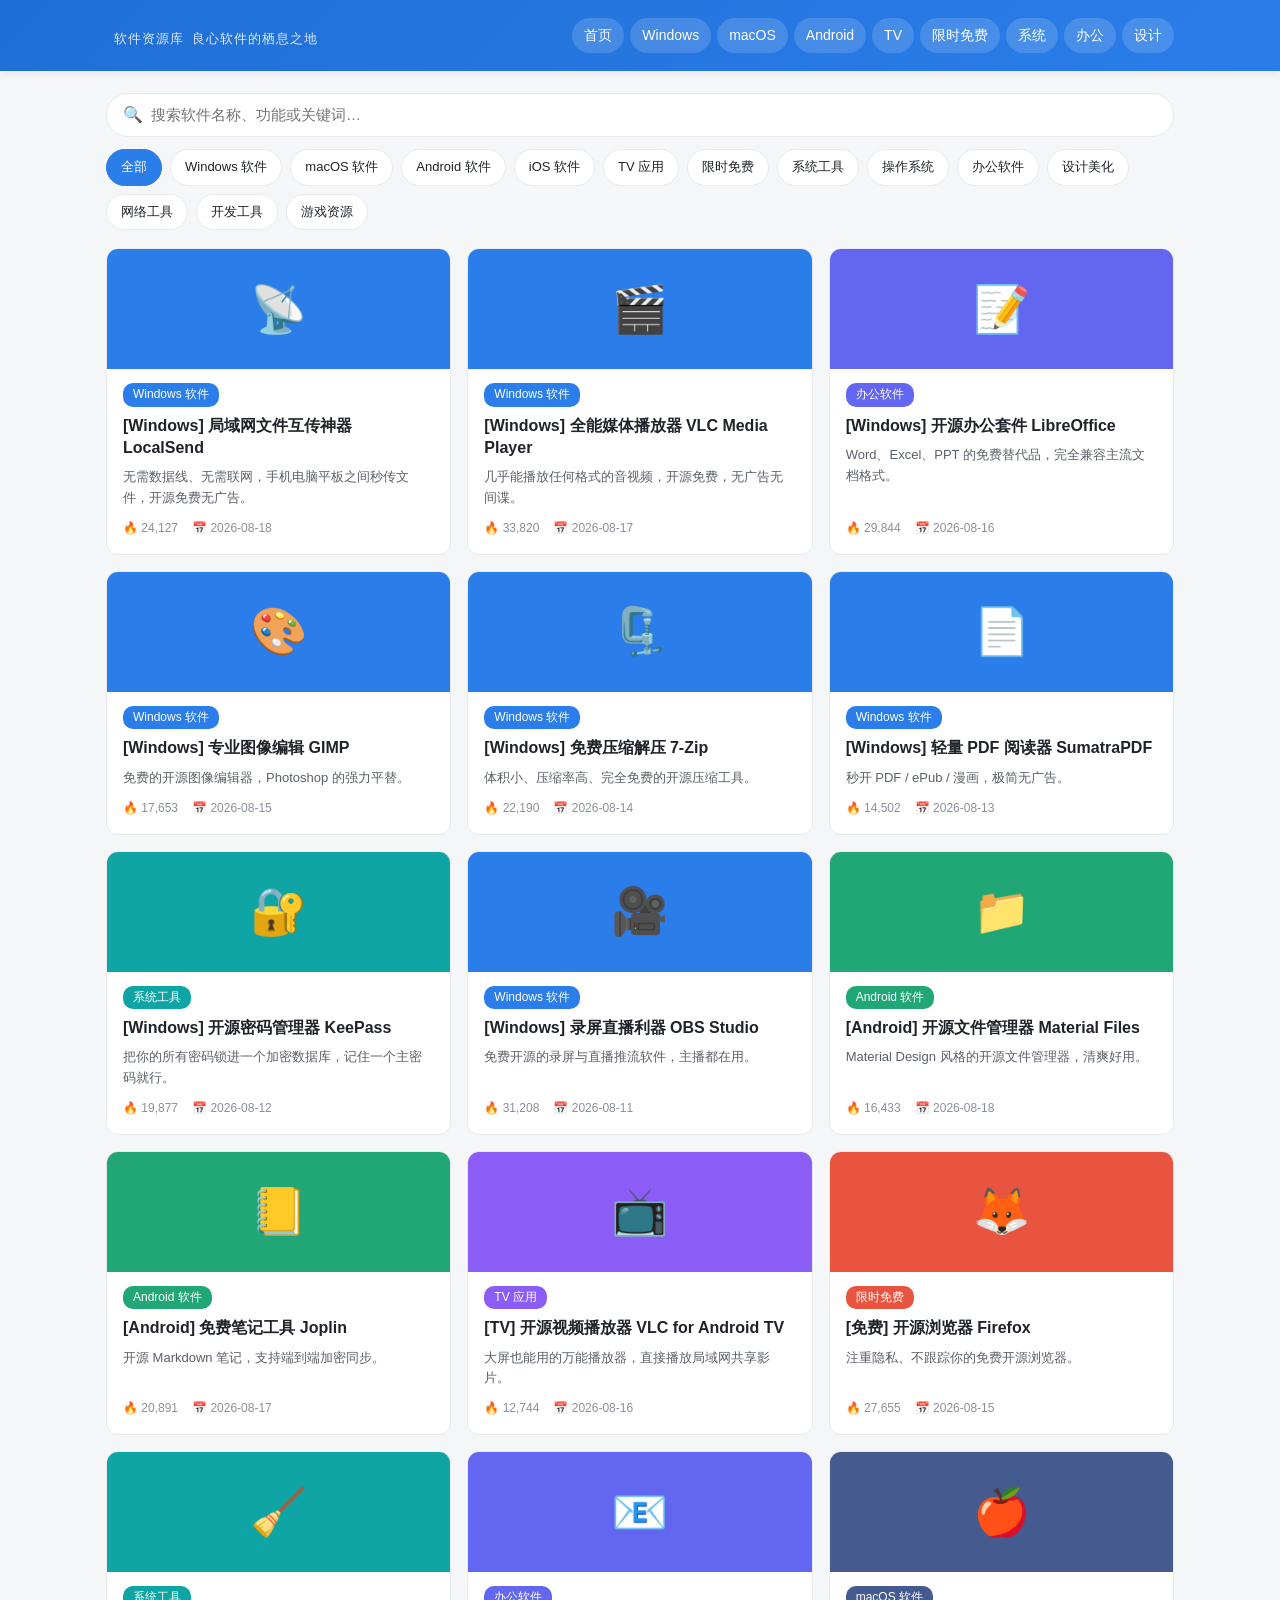
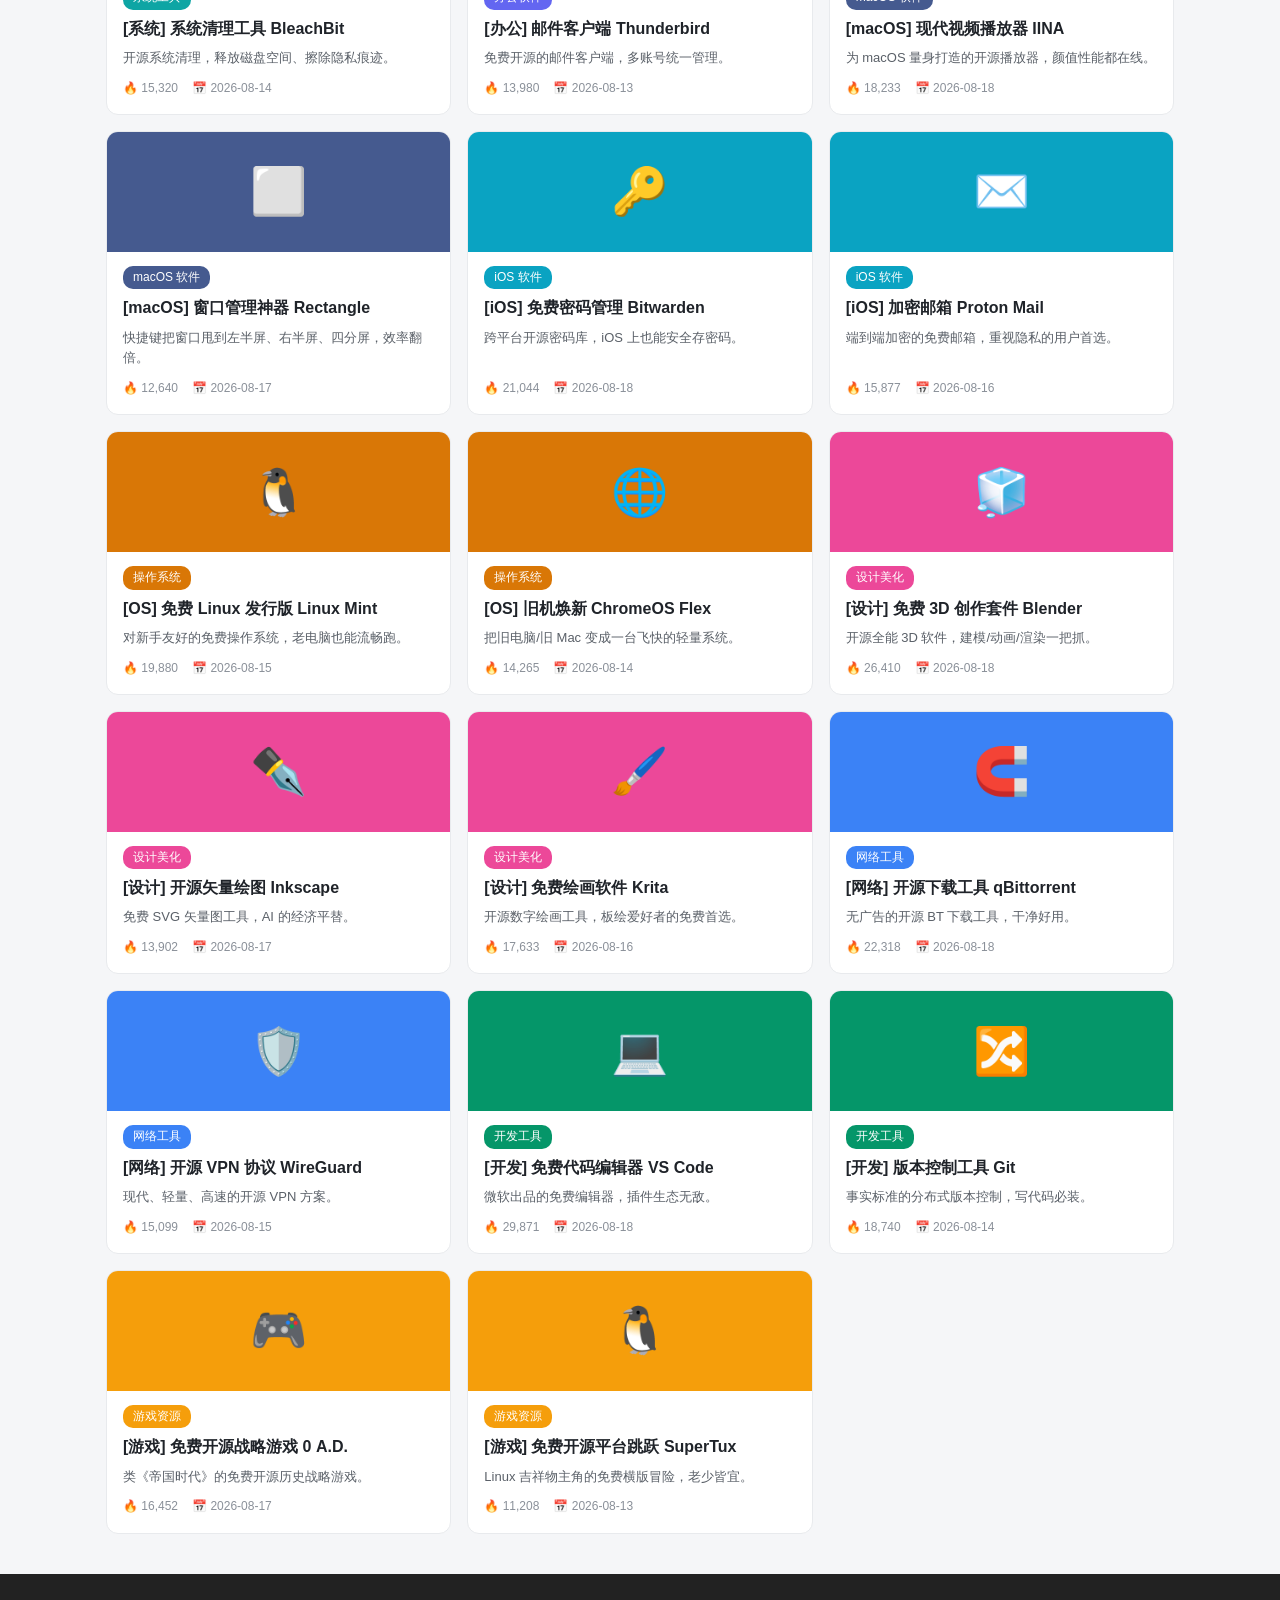
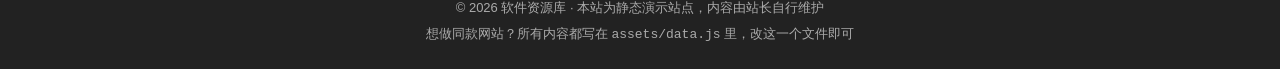
==== index.html @ 25c3ced8 "初始版本：仿黑域基地静态软件资源站（13 分类 / 29 条免费软件示例）" ====
<!DOCTYPE html>
<html lang="zh-CN">
<head>
  <meta charset="UTF-8">
  <meta name="viewport" content="width=device-width, initial-scale=1.0">
  <title>软件资源库</title>
  <link rel="stylesheet" href="assets/style.css">
</head>
<body>
  <header class="header">
    <div class="wrap">
      <div class="logo"><span id="siteName">软件资源库</span><span id="siteSlogan">良心软件的栖息之地</span></div>
      <nav class="nav">
        <a href="index.html">首页</a>
        <a href="index.html">Windows</a>
        <a href="index.html">macOS</a>
        <a href="index.html">Android</a>
        <a href="index.html">TV</a>
        <a href="index.html">限时免费</a>
        <a href="index.html">系统</a>
        <a href="index.html">办公</a>
        <a href="index.html">设计</a>
      </nav>
    </div>
  </header>

  <main class="wrap">
    <div class="toolbar">
      <div class="search">
        <span class="ico">🔍</span>
        <input id="search" type="text" placeholder="搜索软件名称、功能或关键词…">
      </div>
      <div class="filters" id="filters"></div>
    </div>
    <div class="grid" id="grid"></div>
  </main>

  <footer class="footer">
    <p>© <span id="year"></span> 软件资源库 · 本站为静态演示站点，内容由站长自行维护</p>
    <p style="margin-top:6px">想做同款网站？所有内容都写在 <code>assets/data.js</code> 里，改这一个文件即可</p>
  </footer>

  <script>document.getElementById("year").textContent = new Date().getFullYear();</script>
  <script src="assets/data.js"></script>
  <script src="assets/app.js"></script>
</body>
</html>
---- assets/style.css ----
/* ===== 基础重置 ===== */
* { margin: 0; padding: 0; box-sizing: border-box; }
:root {
  --primary: #2b7de9;
  --bg: #f5f6f8;
  --card: #ffffff;
  --text: #1f2329;
  --muted: #8a9099;
  --border: #e8eaed;
  --radius: 12px;
}
body {
  font-family: -apple-system, "PingFang SC", "Microsoft YaHei", "Segoe UI", sans-serif;
  background: var(--bg);
  color: var(--text);
  line-height: 1.6;
}
a { color: inherit; text-decoration: none; }

/* ===== 顶栏 ===== */
.header {
  background: linear-gradient(135deg, #1f6fd6, #2b7de9);
  color: #fff;
  padding: 18px 0;
  box-shadow: 0 2px 10px rgba(0,0,0,.08);
}
.header .wrap { display: flex; align-items: center; justify-content: space-between; flex-wrap: wrap; gap: 10px; }
.logo { font-size: 22px; font-weight: 800; letter-spacing: 1px; }
.logo span { opacity: .85; font-weight: 400; font-size: 13px; margin-left: 8px; }
.nav { display: flex; gap: 6px; flex-wrap: wrap; }
.nav a {
  padding: 6px 12px; border-radius: 20px; font-size: 14px;
  background: rgba(255,255,255,.15); transition: .2s;
}
.nav a:hover { background: rgba(255,255,255,.3); }

/* ===== 布局 ===== */
.wrap { max-width: 1100px; margin: 0 auto; padding: 0 16px; }
.toolbar {
  display: flex; align-items: center; gap: 12px; flex-wrap: wrap;
  margin: 22px 0 18px;
}
.search {
  flex: 1; min-width: 220px; display: flex; align-items: center;
  background: #fff; border: 1px solid var(--border); border-radius: 24px;
  padding: 8px 16px;
}
.search input { border: 0; outline: 0; flex: 1; font-size: 15px; background: transparent; }
.search .ico { color: var(--muted); margin-right: 8px; }
.filters { display: flex; gap: 8px; flex-wrap: wrap; }
.chip {
  padding: 7px 14px; border-radius: 20px; font-size: 13px; cursor: pointer;
  background: #fff; border: 1px solid var(--border); color: var(--text); transition: .2s;
}
.chip:hover { border-color: var(--primary); color: var(--primary); }
.chip.active { background: var(--primary); color: #fff; border-color: var(--primary); }

/* ===== 卡片网格 ===== */
.grid { display: grid; grid-template-columns: repeat(auto-fill, minmax(300px, 1fr)); gap: 16px; padding-bottom: 40px; }
.card {
  background: var(--card); border: 1px solid var(--border); border-radius: var(--radius);
  overflow: hidden; transition: .2s; display: flex; flex-direction: column;
}
.card:hover { transform: translateY(-3px); box-shadow: 0 8px 24px rgba(0,0,0,.08); }
.card .thumb {
  height: 120px; display: flex; align-items: center; justify-content: center;
  font-size: 46px; color: #fff;
}
.card .body { padding: 14px 16px 16px; flex: 1; display: flex; flex-direction: column; }
.badge {
  align-self: flex-start; font-size: 12px; color: #fff; padding: 2px 10px;
  border-radius: 10px; margin-bottom: 8px;
}
.card h3 { font-size: 16px; line-height: 1.4; margin-bottom: 8px; }
.card .summary { font-size: 13px; color: #5a6068; flex: 1; }
.card .meta { font-size: 12px; color: var(--muted); margin-top: 10px; display: flex; gap: 14px; }

/* ===== 详情页 ===== */
.article { background: #fff; border: 1px solid var(--border); border-radius: var(--radius); padding: 28px; margin: 22px 0 40px; }
.article .badge { display: inline-block; }
.article h1 { font-size: 24px; margin: 10px 0 6px; }
.article .meta { color: var(--muted); font-size: 13px; margin-bottom: 18px; }
.article .content { font-size: 15px; }
.article .content h3 { margin: 18px 0 8px; }
.article .content ul { padding-left: 22px; }
.article .content li { margin: 4px 0; }
.dl-btn {
  display: inline-block; margin-top: 22px; padding: 12px 28px; border-radius: 26px;
  background: var(--primary); color: #fff; font-weight: 600; transition: .2s;
}
.dl-btn:hover { background: #1f6fd6; }
.back { display: inline-block; margin: 22px 0 0; color: var(--primary); font-size: 14px; }

/* ===== 页脚 ===== */
.footer { background: #222; color: #aaa; text-align: center; padding: 24px 16px; font-size: 13px; }
.footer a { color: #ccc; }
.empty { text-align: center; color: var(--muted); padding: 60px 0; }
@media (max-width: 600px) {
  .header .wrap { flex-direction: column; align-items: flex-start; }
  .article { padding: 18px; }
}
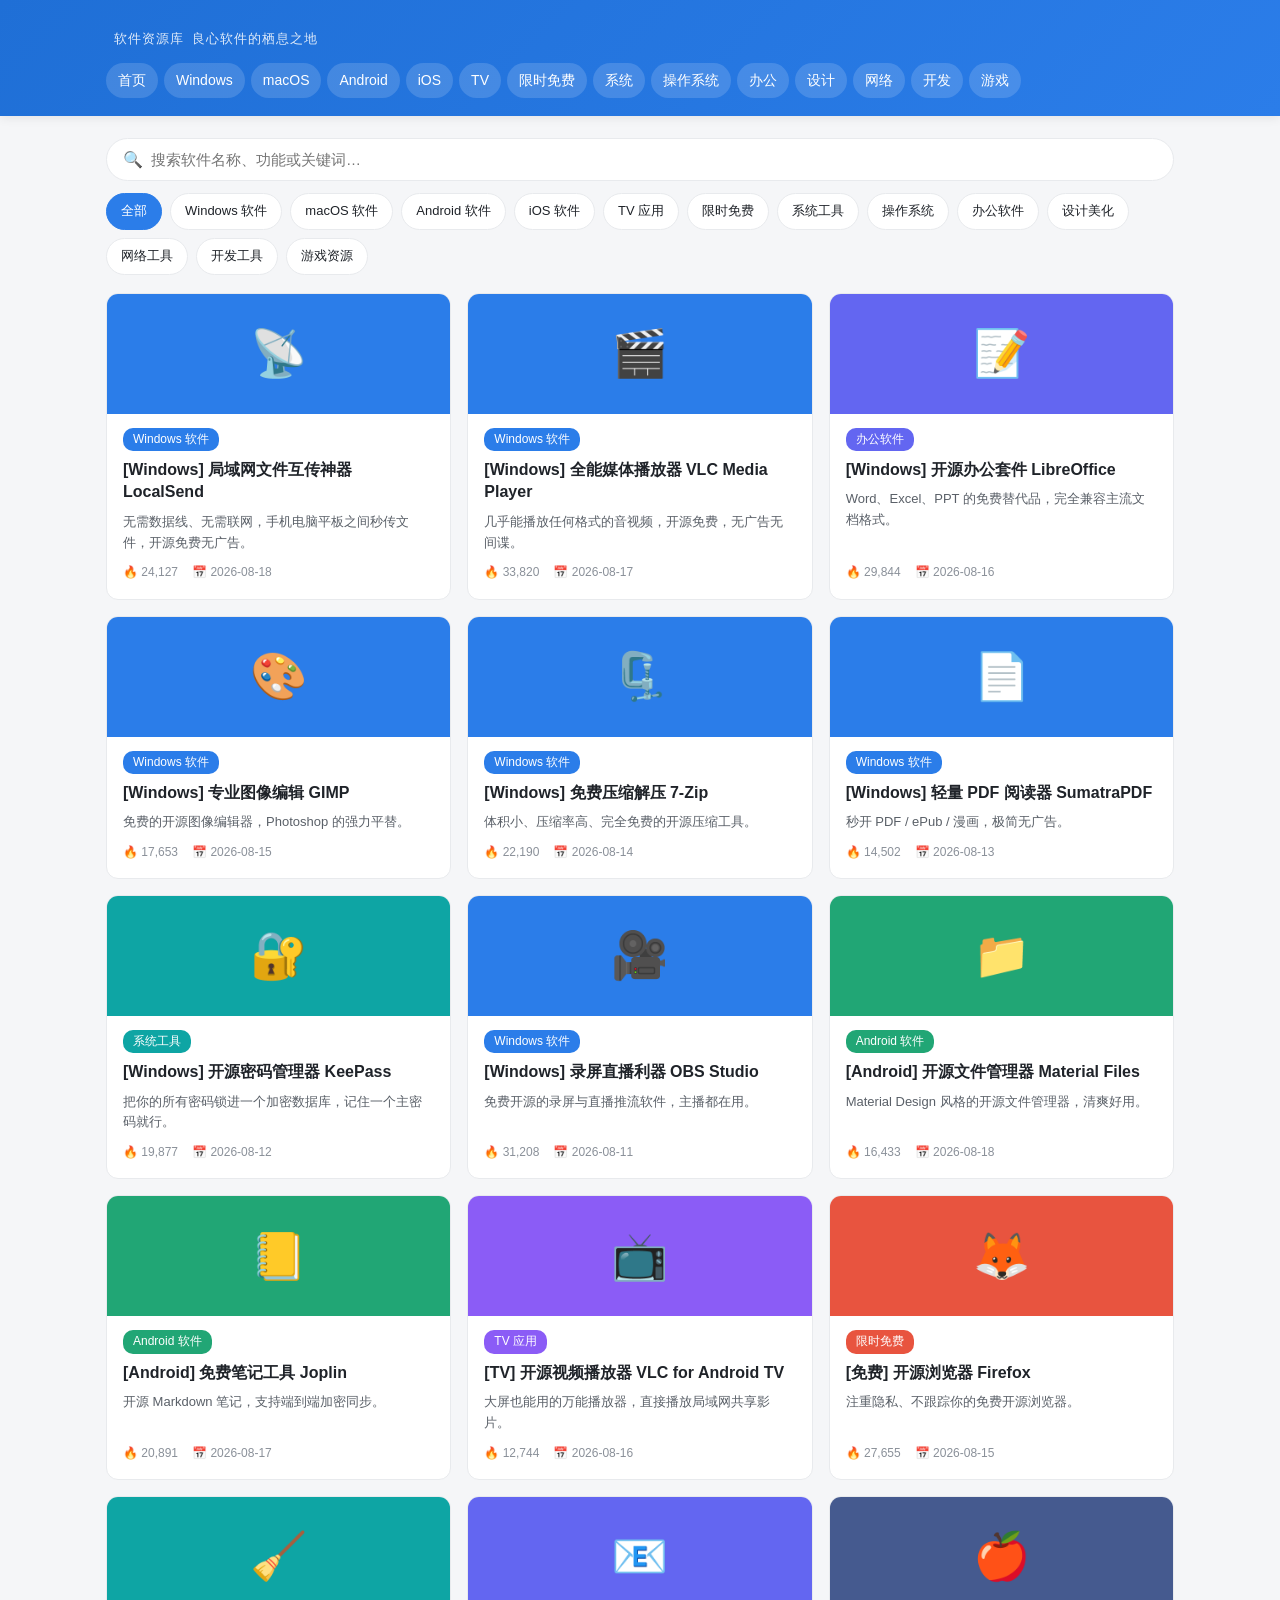
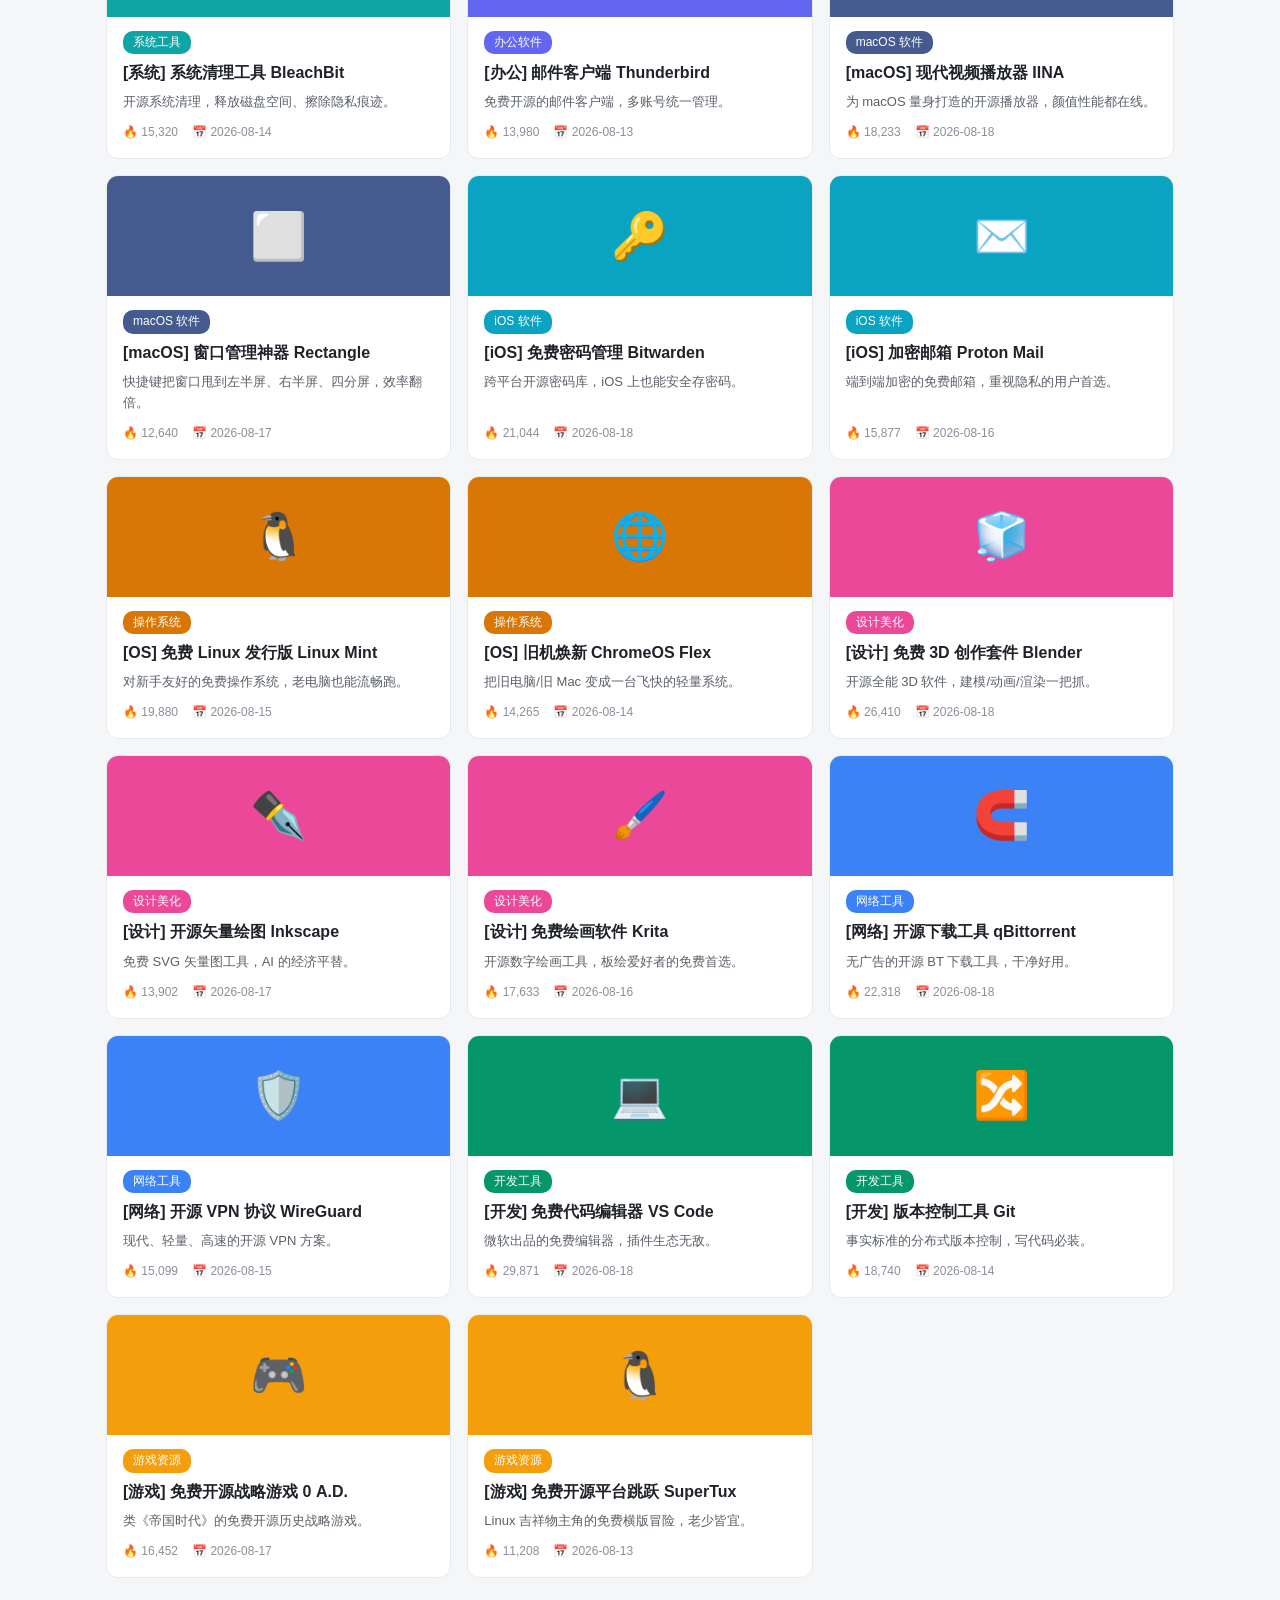
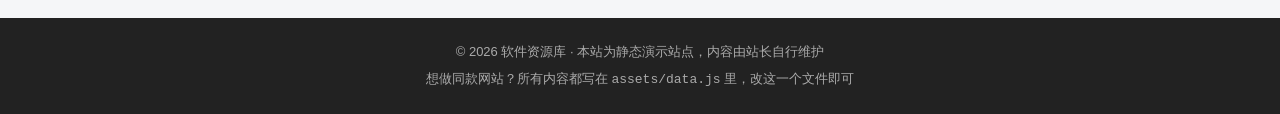
==== commit e4566d60: "SEO 基建：元标签/结构化数据/sitemap/robots，导航补全13类" ====
--- a/index.html
+++ b/index.html
@@ -3,8 +3,30 @@
 <head>
   <meta charset="UTF-8">
   <meta name="viewport" content="width=device-width, initial-scale=1.0">
-  <title>软件资源库</title>
+  <title>软件资源库 - 良心免费开源软件下载与推荐</title>
+  <meta name="description" content="软件资源库汇集 Windows、macOS、Android、iOS 上的免费、开源、无捆绑软件，附带分类导航、搜索与官网直链，帮你避开捆绑下载站，找到真正好用的工具。">
+  <meta name="keywords" content="免费软件,开源软件,软件下载,无捆绑,Windows软件,Mac软件,Android软件,办公软件,系统工具,软件推荐">
+  <meta name="author" content="软件资源库">
+  <meta property="og:title" content="软件资源库 - 良心免费开源软件下载与推荐">
+  <meta property="og:type" content="website">
+  <meta property="og:description" content="汇集免费、开源、无捆绑软件，附分类导航、搜索与官网直链。">
+  <meta property="og:url" content="https://USERNAME.github.io/xiaozi/">
+  <link rel="canonical" href="https://USERNAME.github.io/xiaozi/">
   <link rel="stylesheet" href="assets/style.css">
+  <script type="application/ld+json">
+  {
+    "@context": "https://schema.org",
+    "@type": "WebSite",
+    "name": "软件资源库",
+    "url": "https://USERNAME.github.io/xiaozi/",
+    "description": "汇集免费、开源、无捆绑软件的静态资源站。",
+    "potentialAction": {
+      "@type": "SearchAction",
+      "target": "https://USERNAME.github.io/xiaozi/index.html?q={search_term_string}",
+      "query-input": "required name=search_term_string"
+    }
+  }
+  </script>
 </head>
 <body>
   <header class="header">
@@ -15,11 +37,16 @@
         <a href="index.html">Windows</a>
         <a href="index.html">macOS</a>
         <a href="index.html">Android</a>
+        <a href="index.html">iOS</a>
         <a href="index.html">TV</a>
         <a href="index.html">限时免费</a>
         <a href="index.html">系统</a>
+        <a href="index.html">操作系统</a>
         <a href="index.html">办公</a>
         <a href="index.html">设计</a>
+        <a href="index.html">网络</a>
+        <a href="index.html">开发</a>
+        <a href="index.html">游戏</a>
       </nav>
     </div>
   </header>
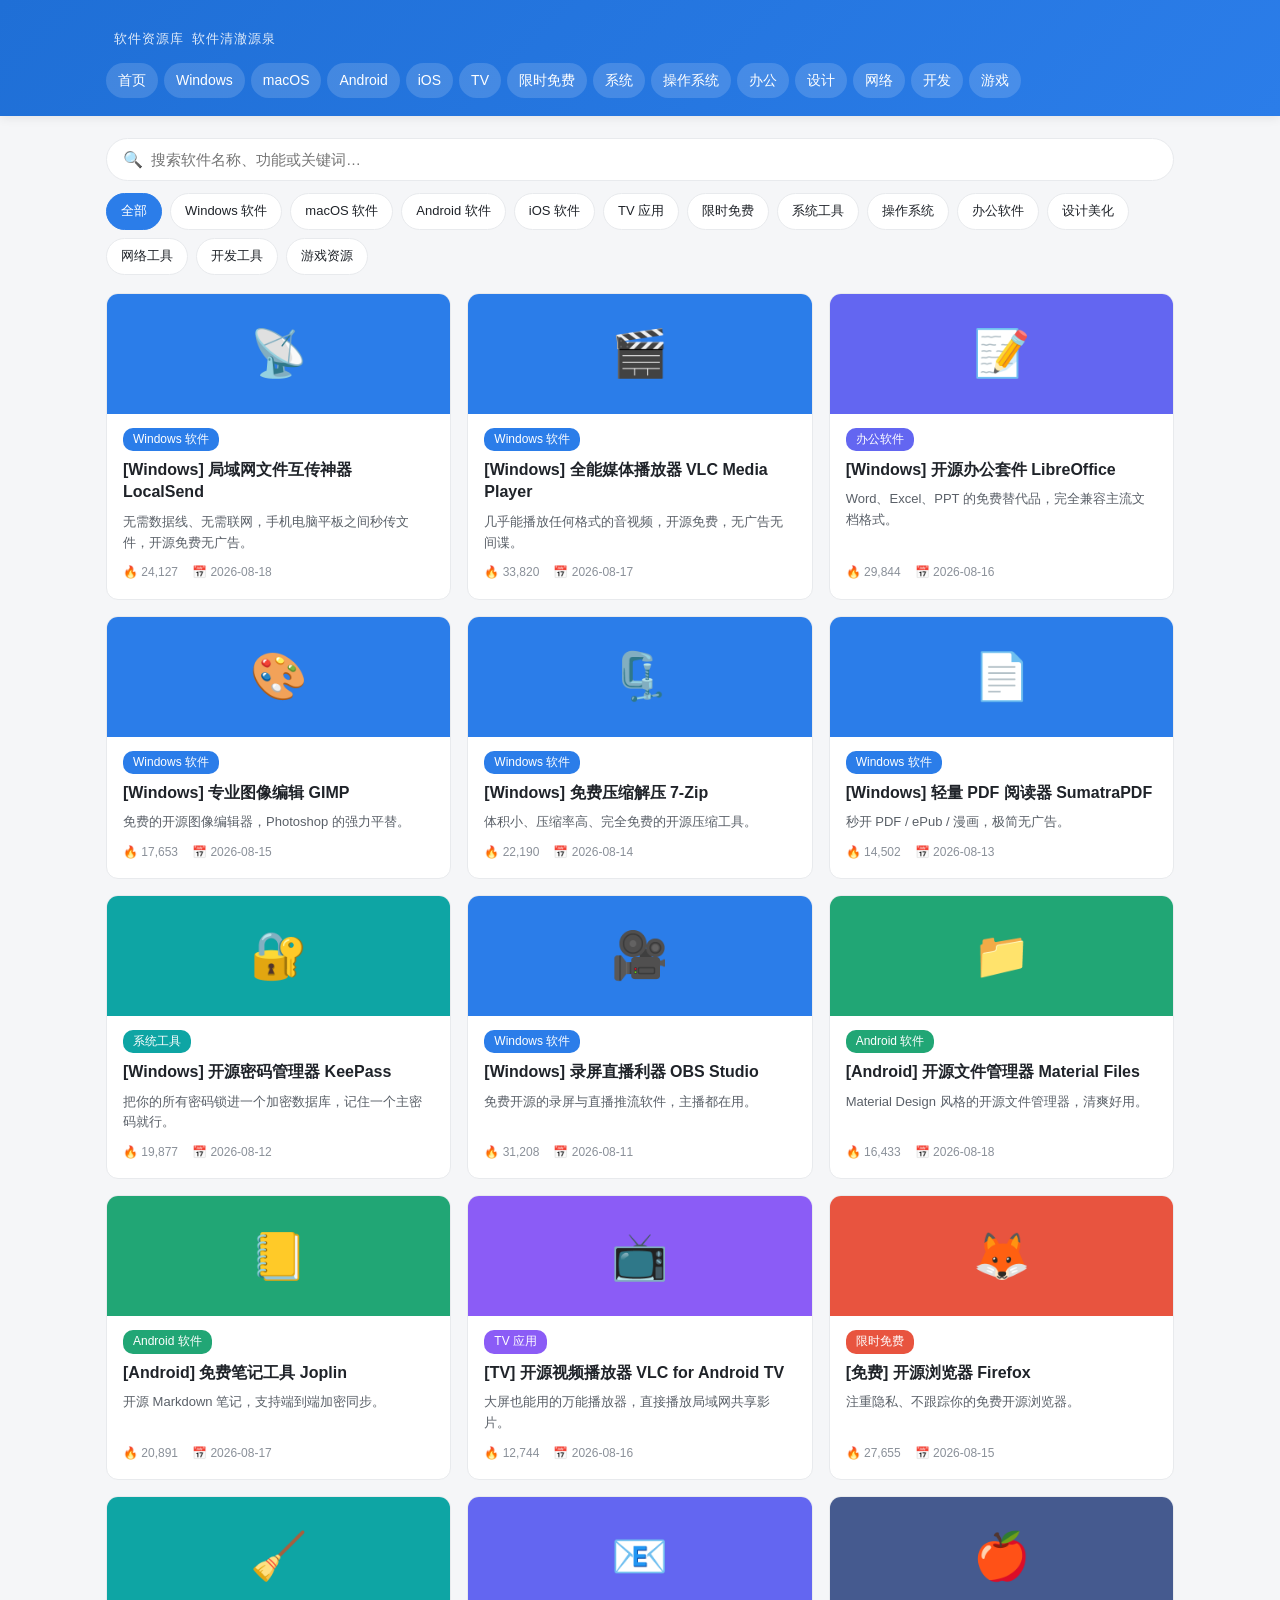
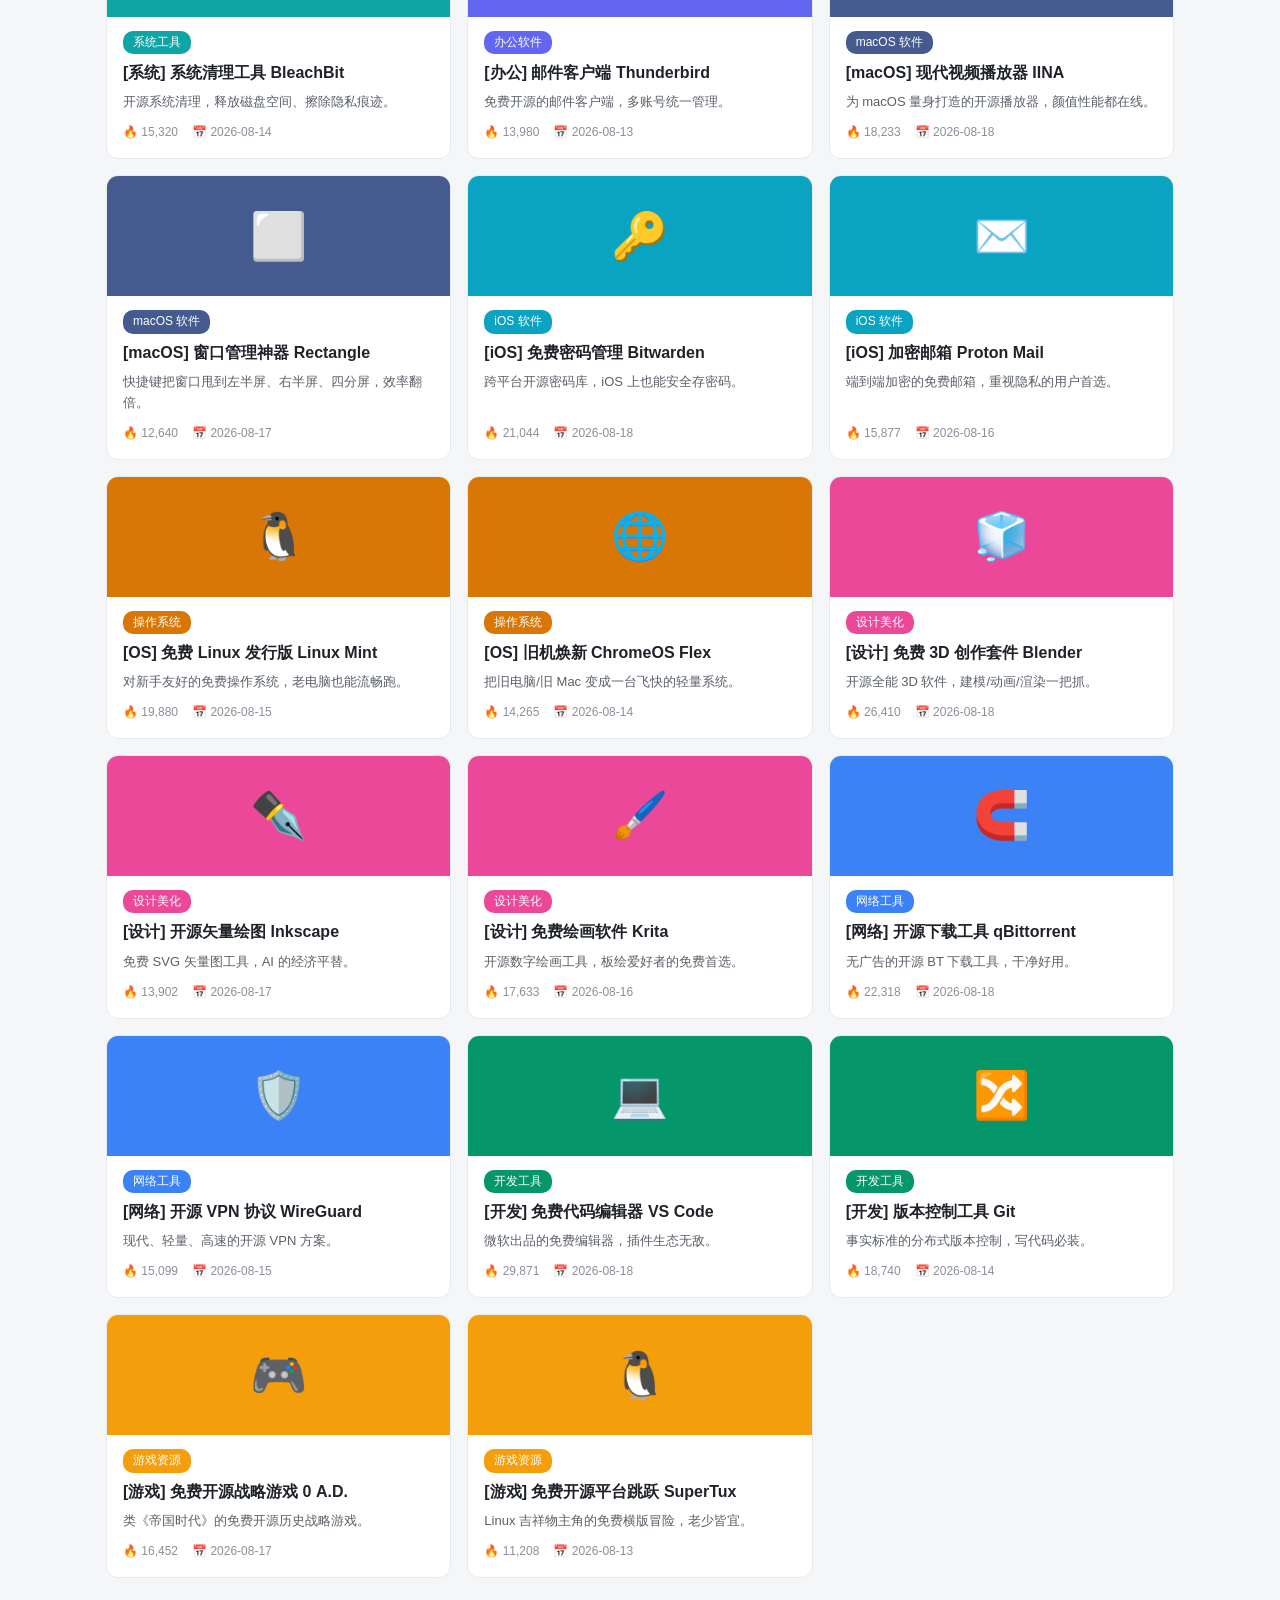
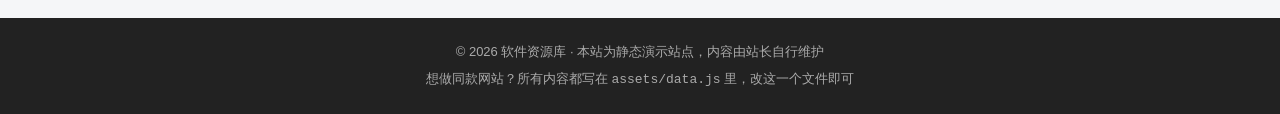
==== commit f6b78a91: "站点标语改为「软件清澈源泉」" ====
--- a/index.html
+++ b/index.html
@@ -10,19 +10,19 @@
   <meta property="og:title" content="软件资源库 - 良心免费开源软件下载与推荐">
   <meta property="og:type" content="website">
   <meta property="og:description" content="汇集免费、开源、无捆绑软件，附分类导航、搜索与官网直链。">
-  <meta property="og:url" content="https://USERNAME.github.io/xiaozi/">
-  <link rel="canonical" href="https://USERNAME.github.io/xiaozi/">
+  <meta property="og:url" content="https://duanjun8149.github.io/xiaozi/">
+  <link rel="canonical" href="https://duanjun8149.github.io/xiaozi/">
   <link rel="stylesheet" href="assets/style.css">
   <script type="application/ld+json">
   {
     "@context": "https://schema.org",
     "@type": "WebSite",
     "name": "软件资源库",
-    "url": "https://USERNAME.github.io/xiaozi/",
+    "url": "https://duanjun8149.github.io/xiaozi/",
     "description": "汇集免费、开源、无捆绑软件的静态资源站。",
     "potentialAction": {
       "@type": "SearchAction",
-      "target": "https://USERNAME.github.io/xiaozi/index.html?q={search_term_string}",
+      "target": "https://duanjun8149.github.io/xiaozi/index.html?q={search_term_string}",
       "query-input": "required name=search_term_string"
     }
   }
@@ -31,7 +31,7 @@
 <body>
   <header class="header">
     <div class="wrap">
-      <div class="logo"><span id="siteName">软件资源库</span><span id="siteSlogan">良心软件的栖息之地</span></div>
+      <div class="logo"><span id="siteName">软件资源库</span><span id="siteSlogan">软件清澈源泉</span></div>
       <nav class="nav">
         <a href="index.html">首页</a>
         <a href="index.html">Windows</a>
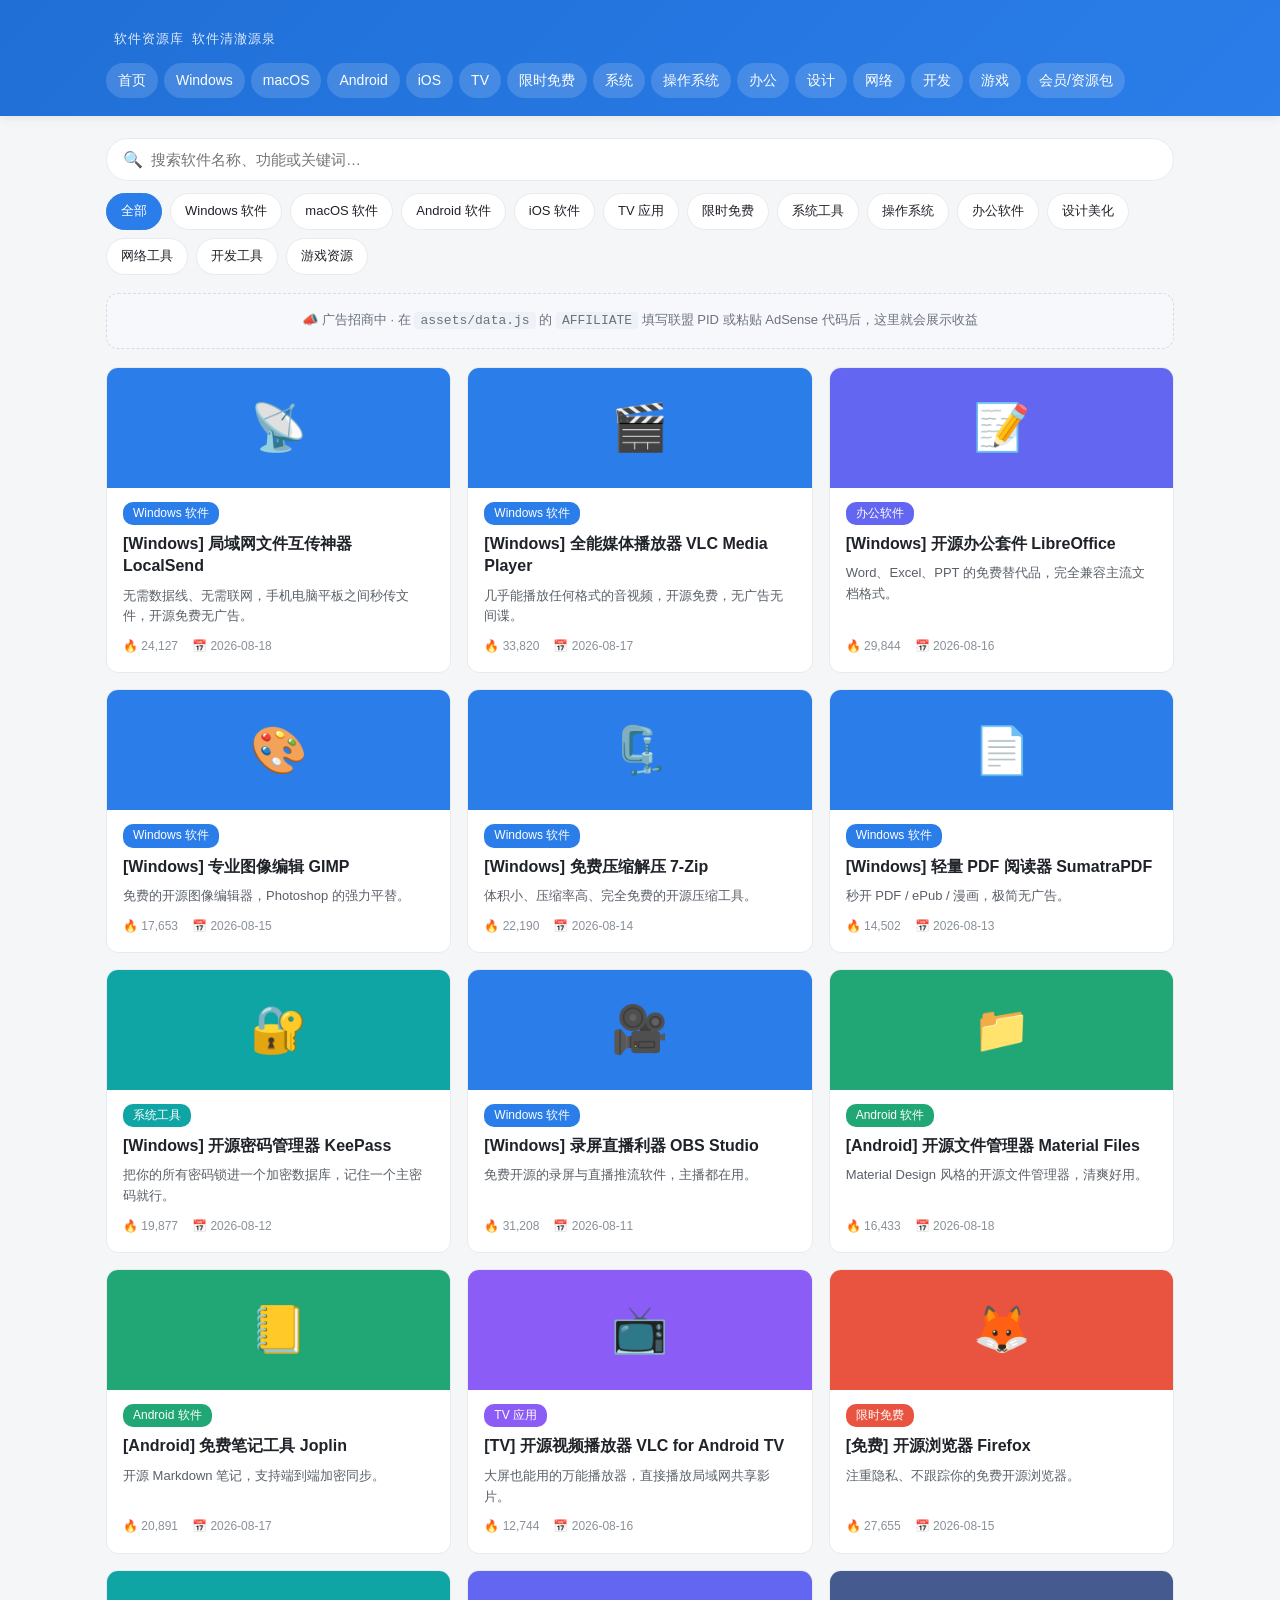
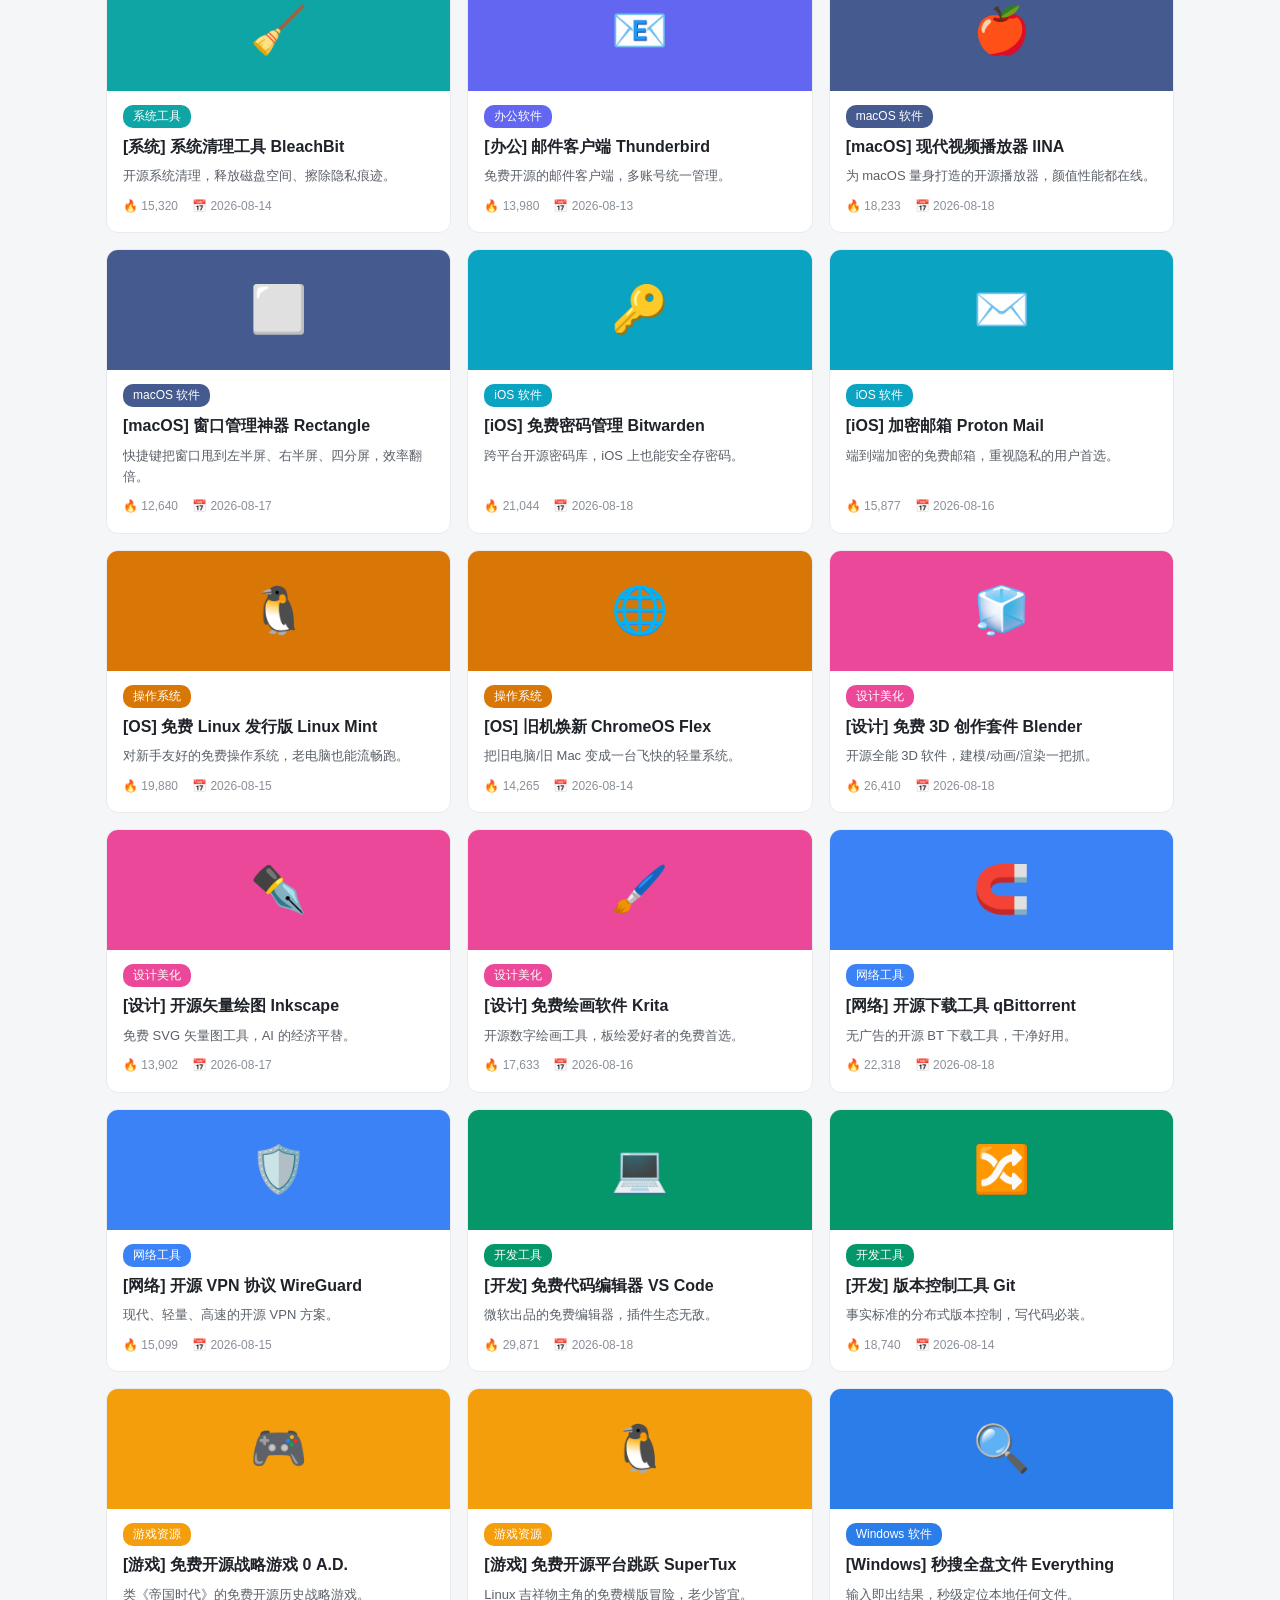
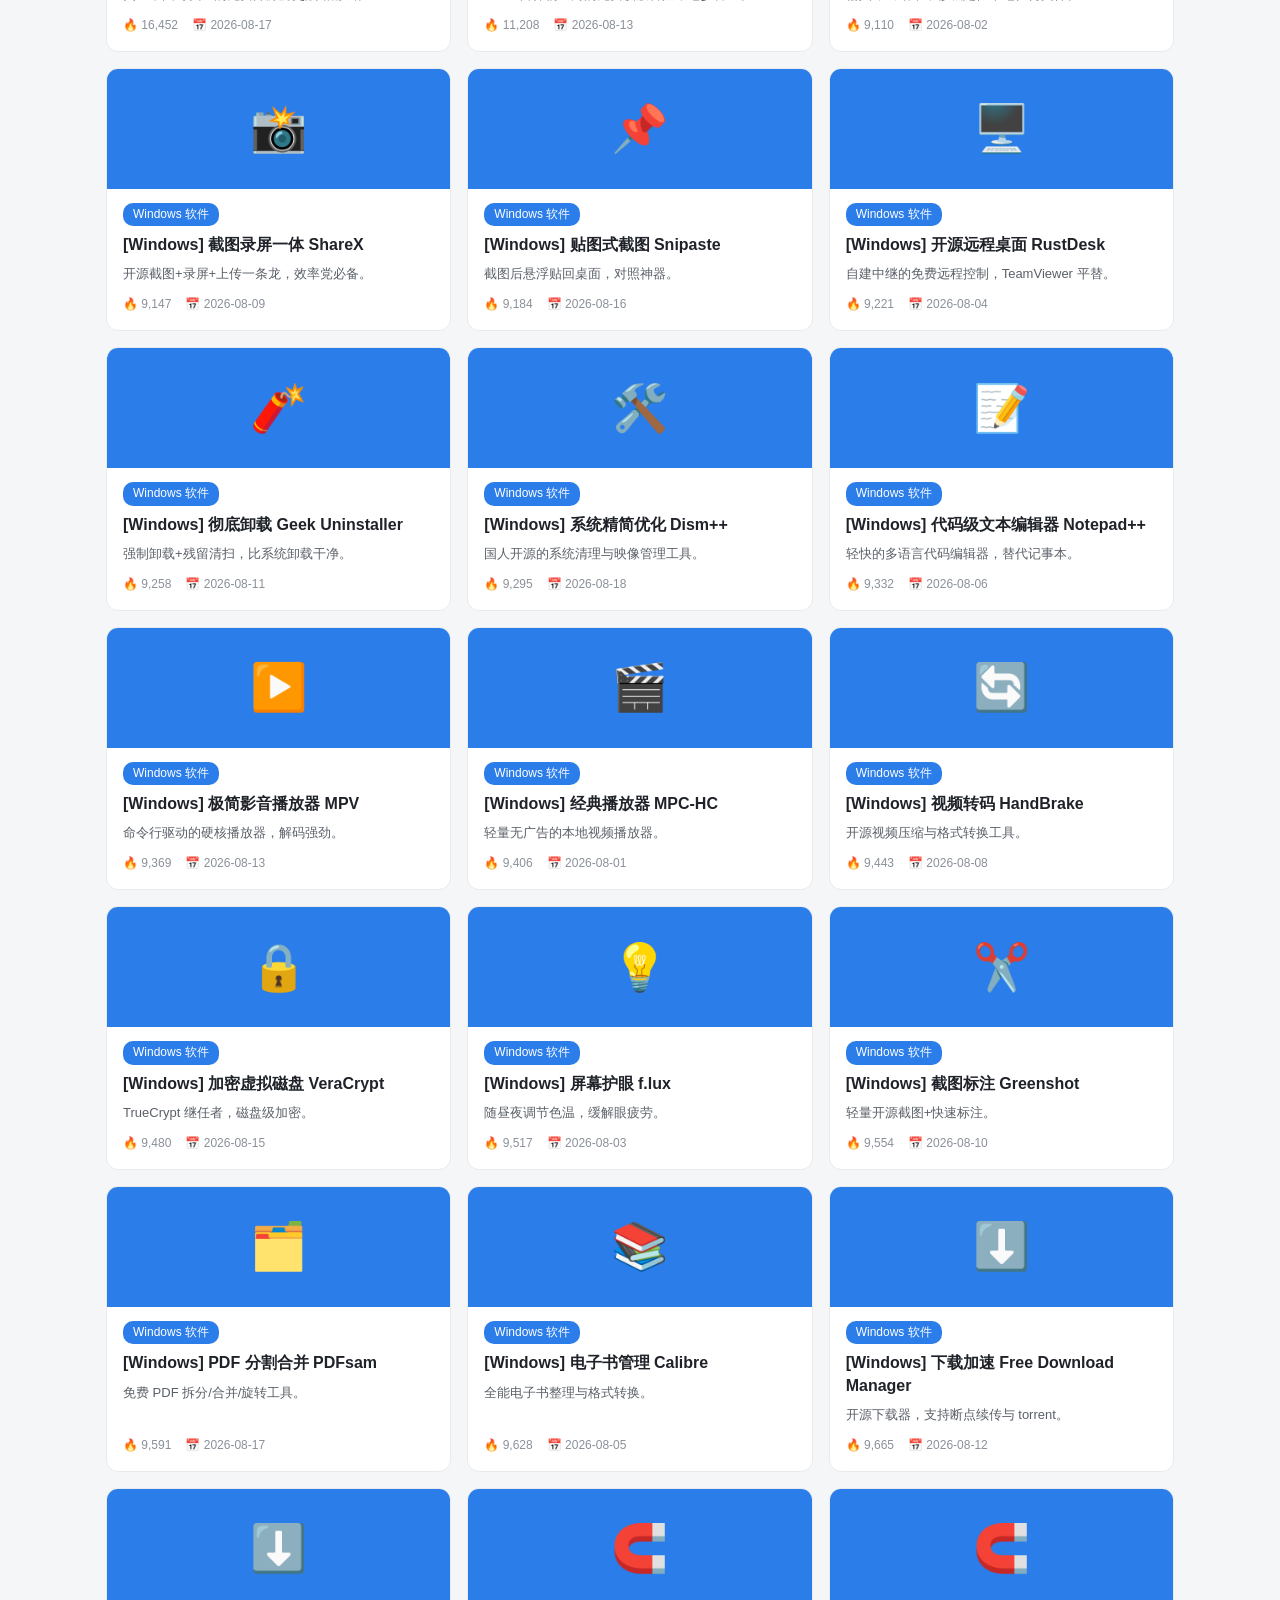
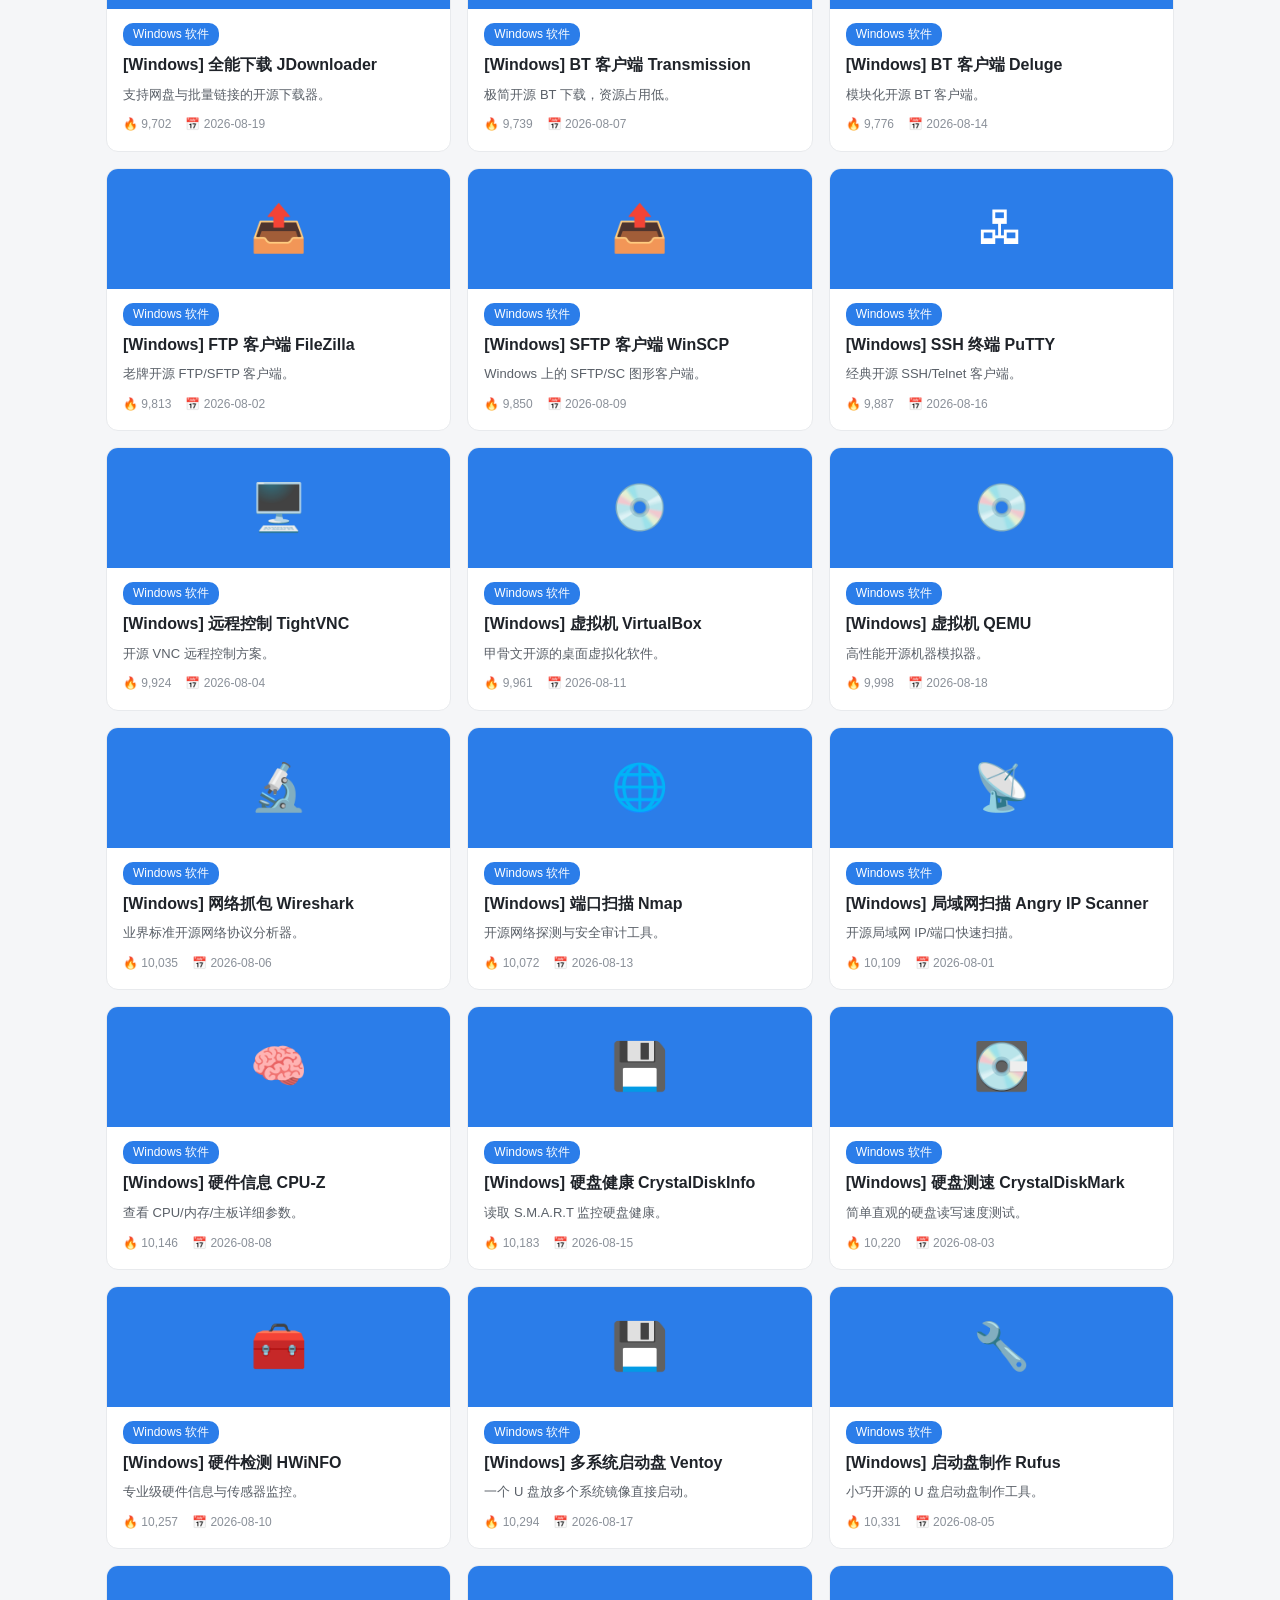
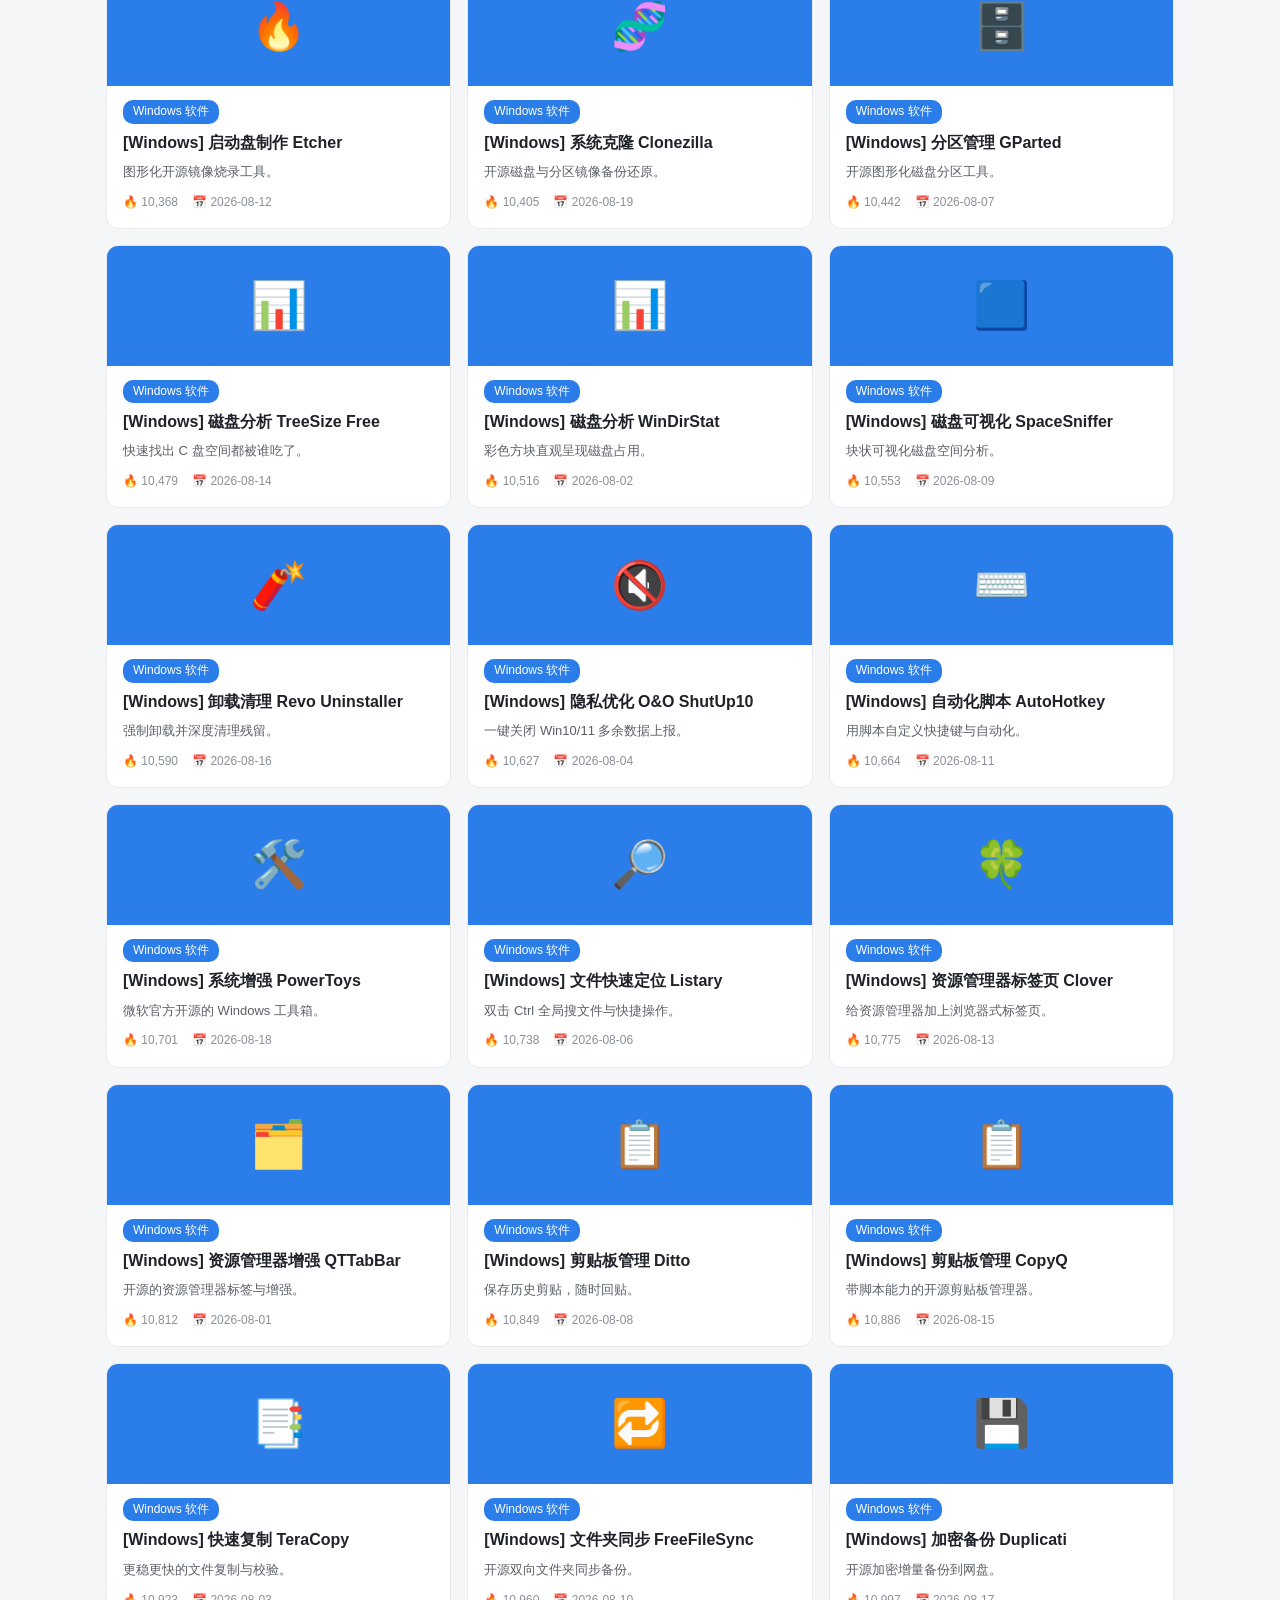
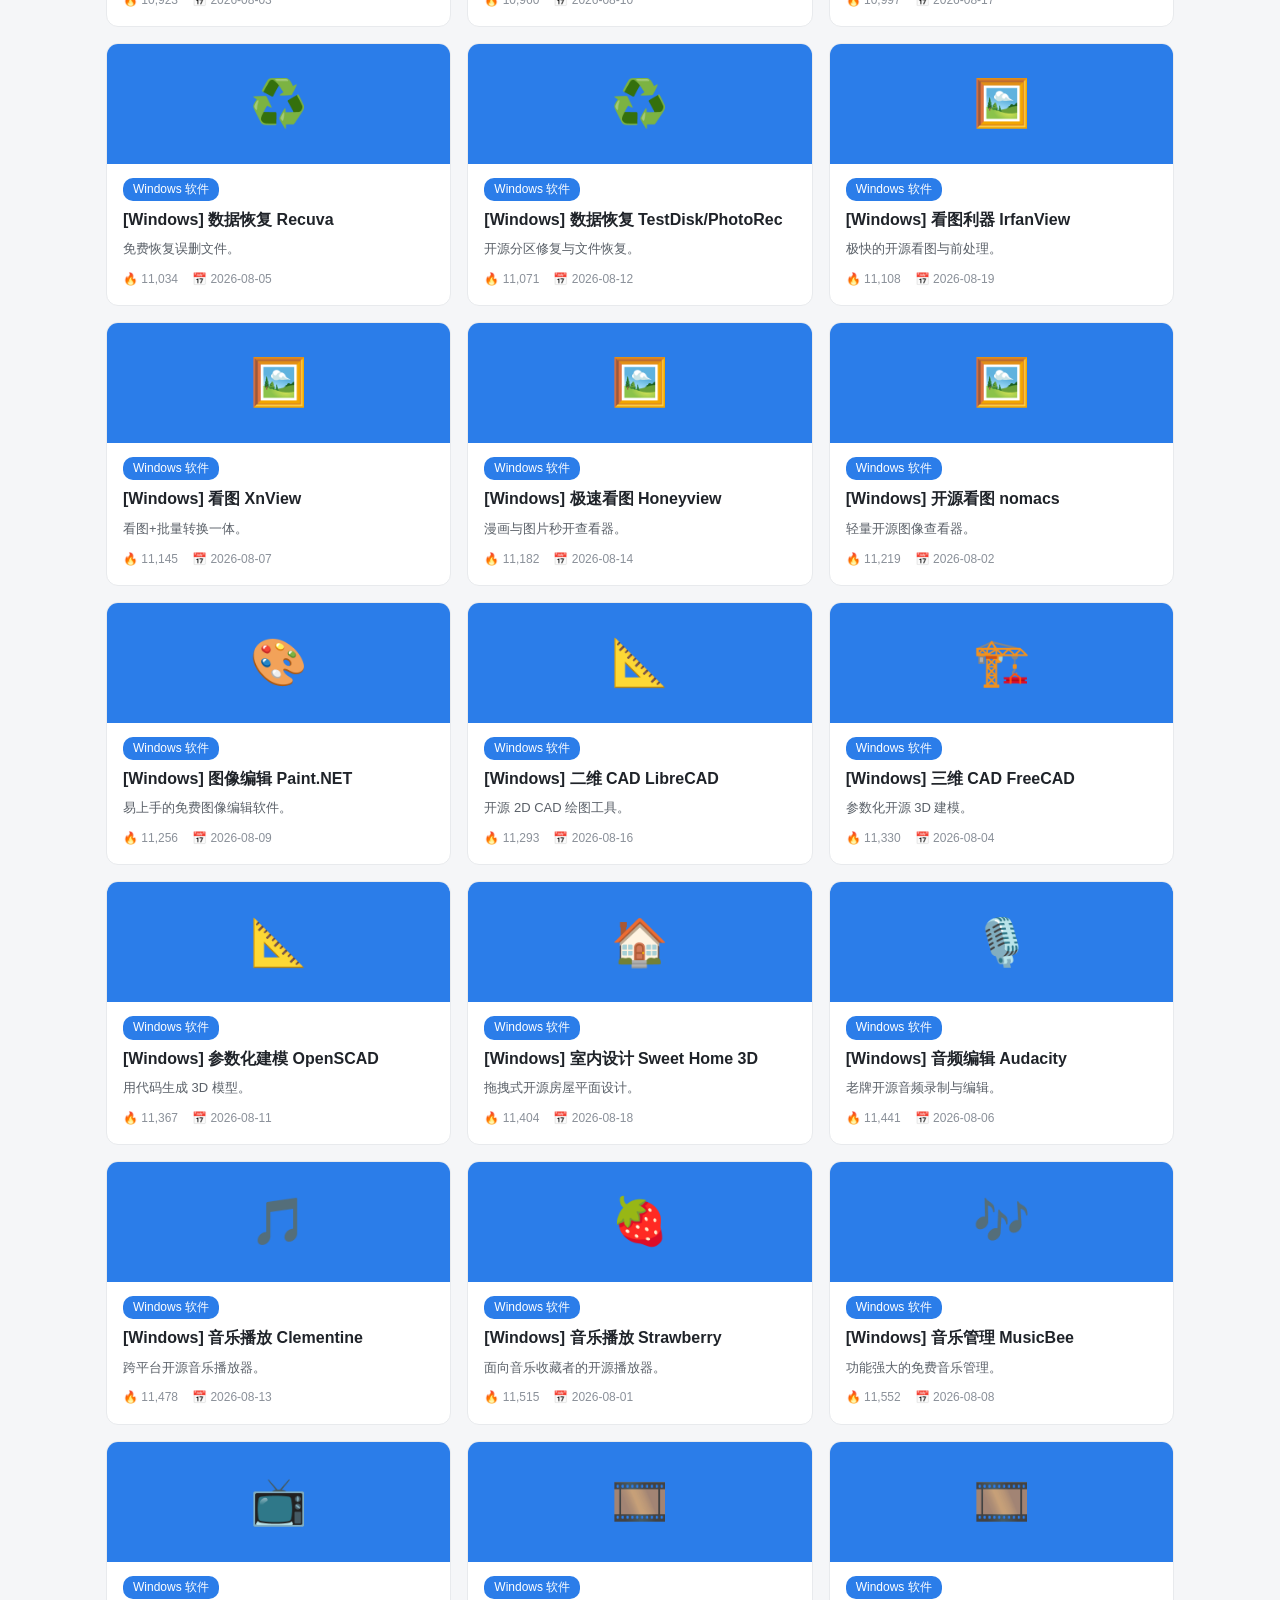
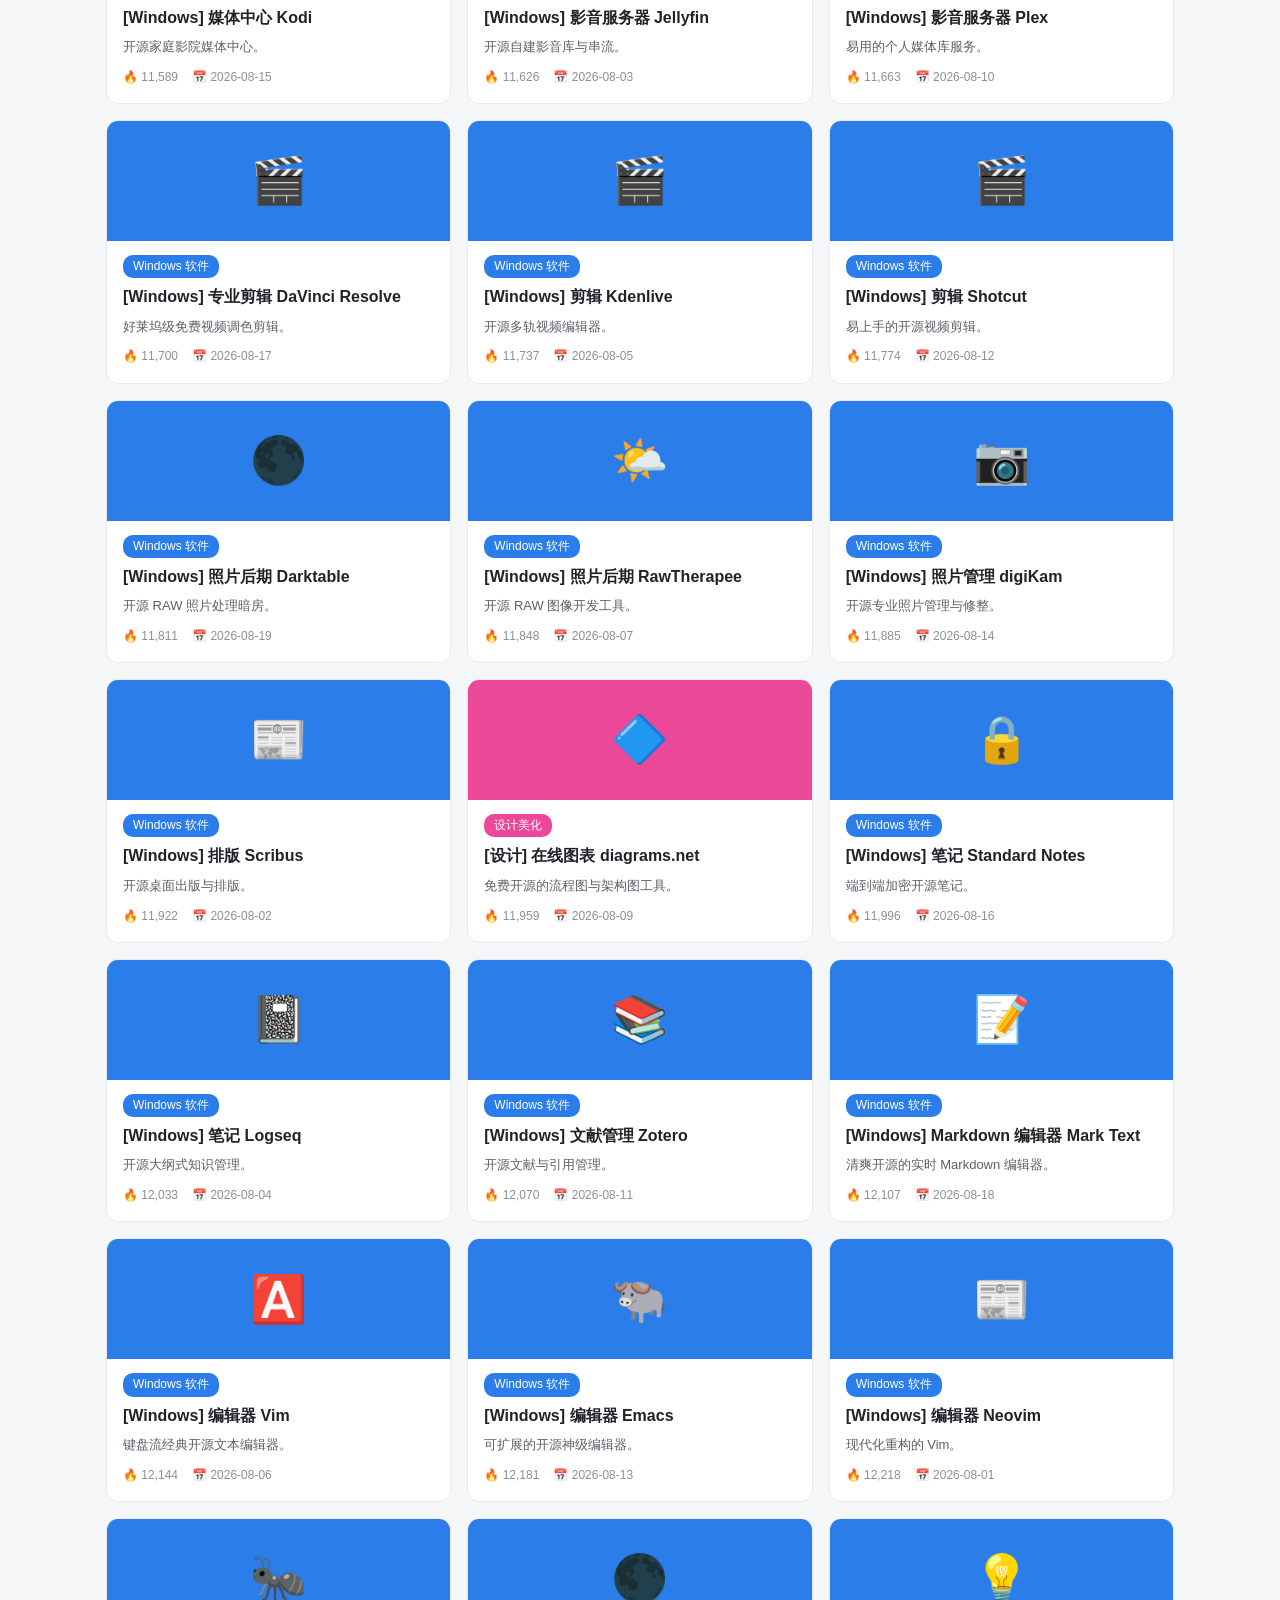
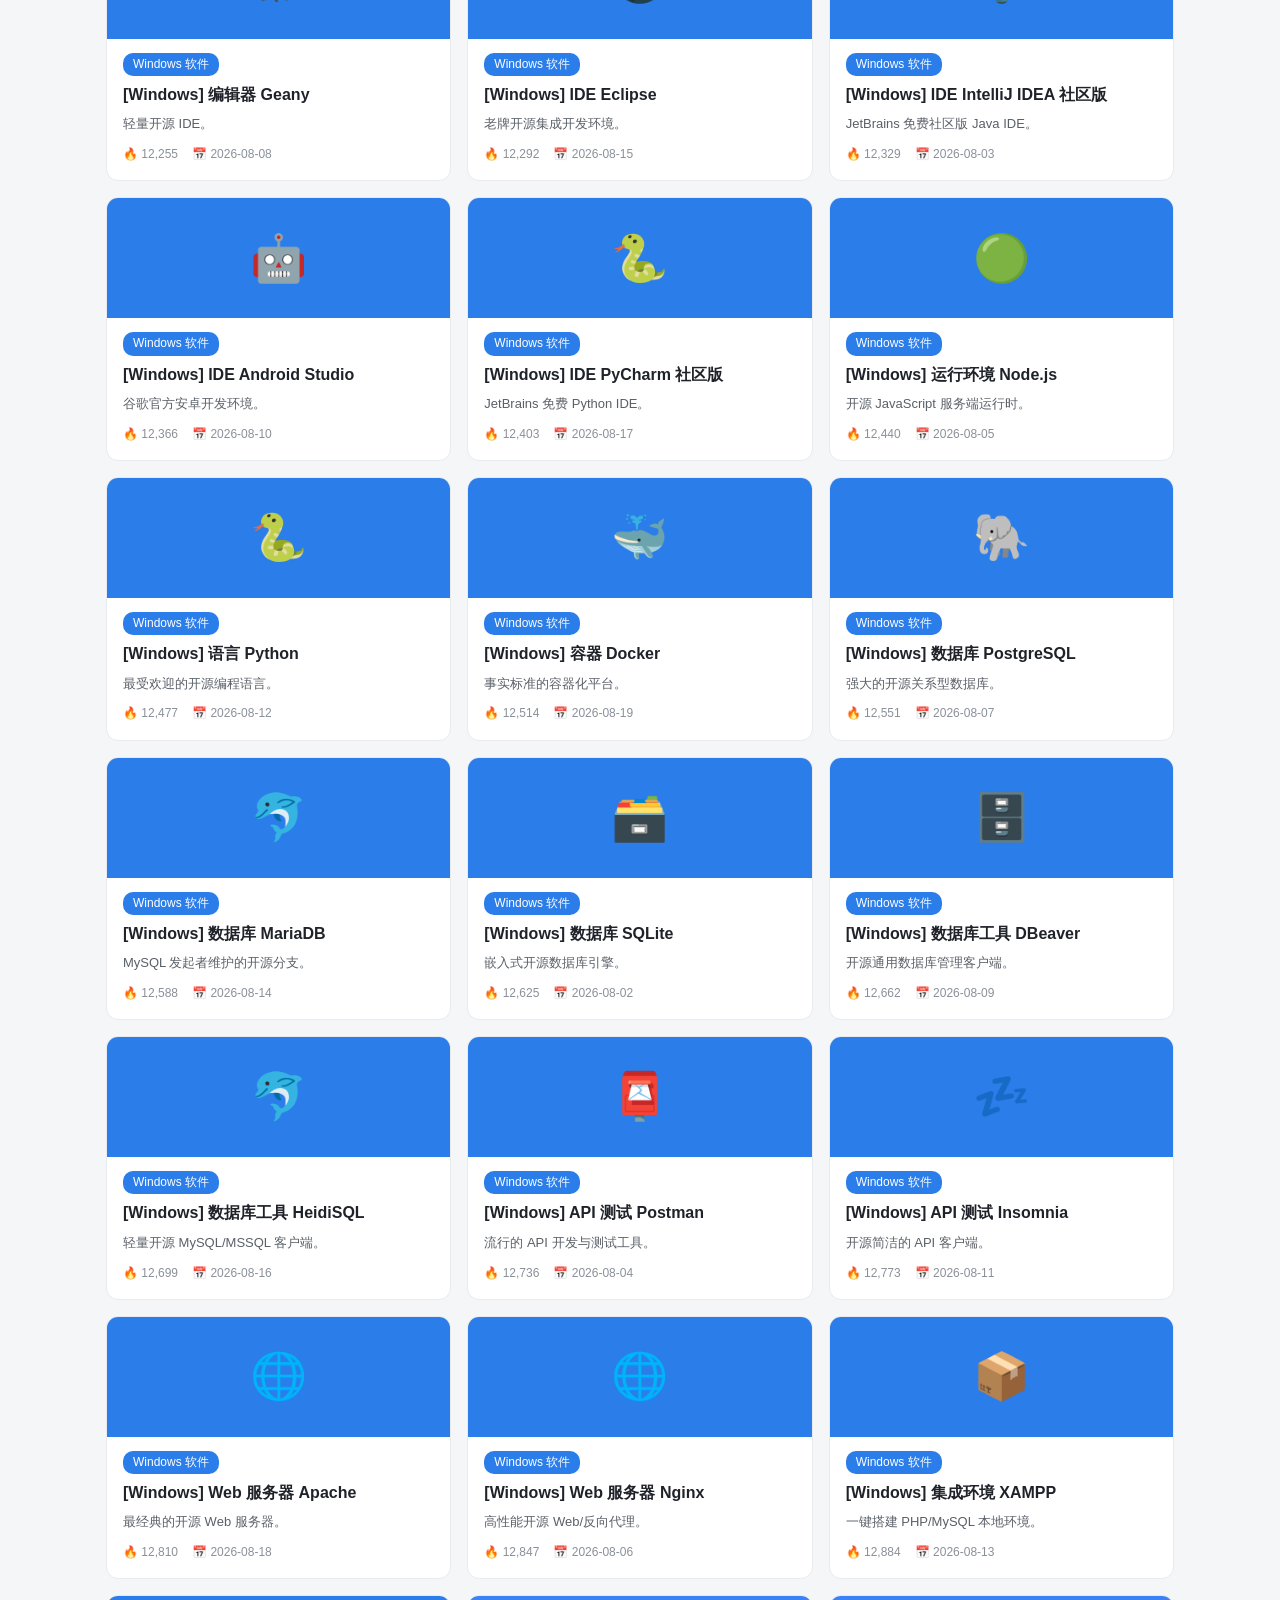
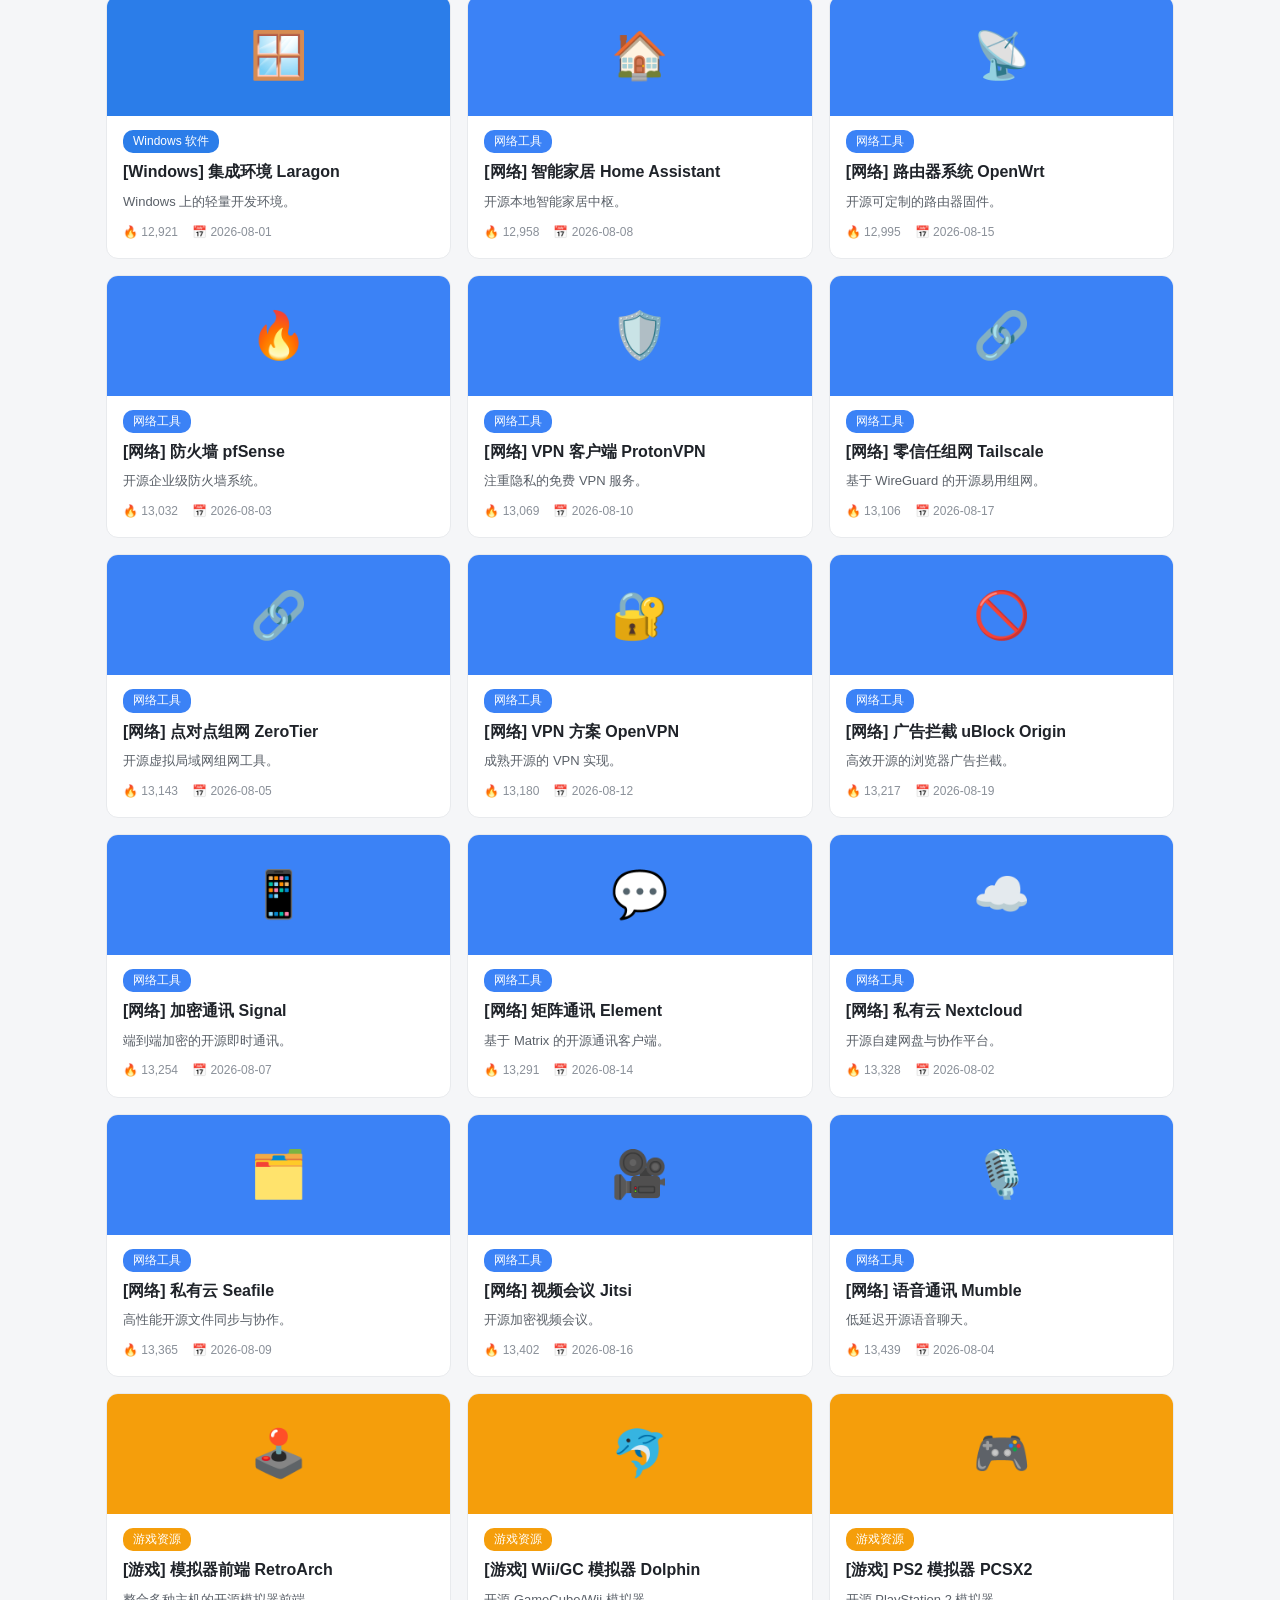
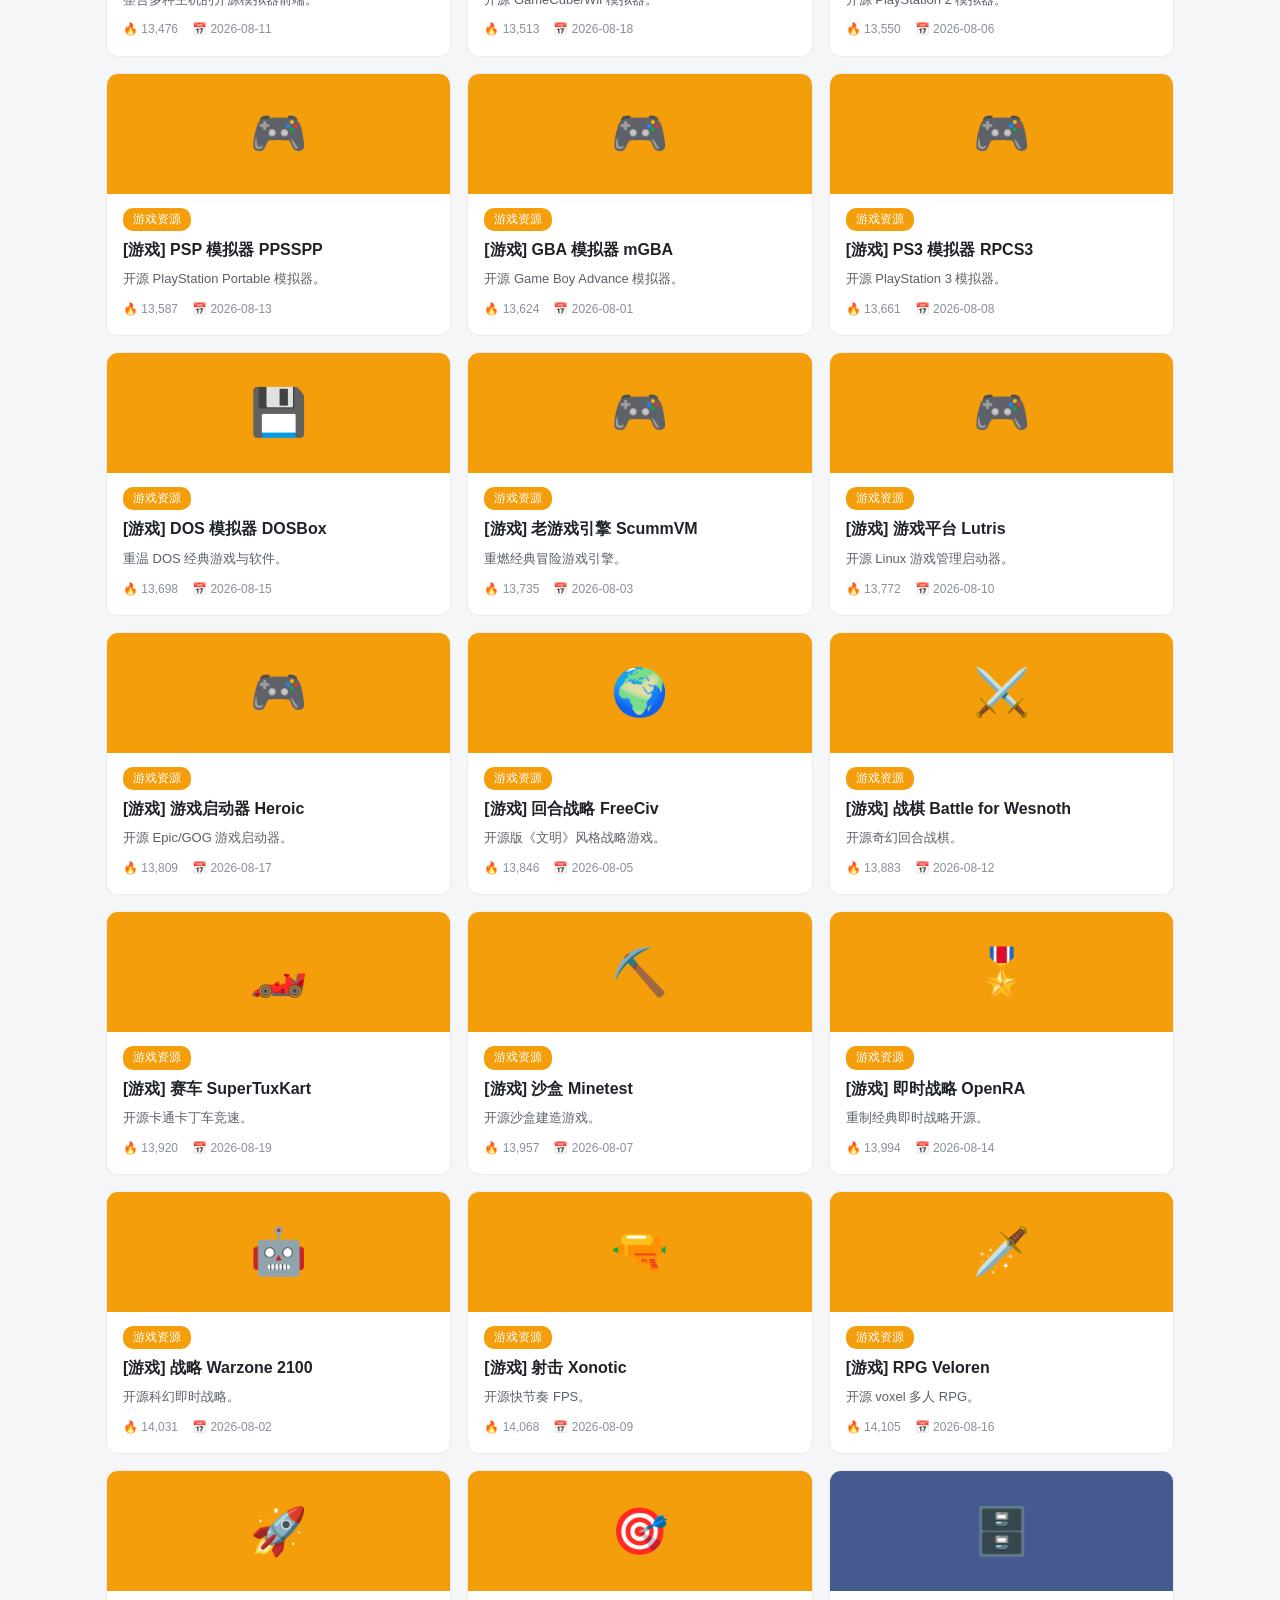
==== commit 3b4bff24: "做厚内容：软件条目扩至 193 条；接入联盟返利/广告位骨架；新增会员资源包页 vip.html" ====
--- a/index.html
+++ b/index.html
@@ -3,11 +3,11 @@
 <head>
   <meta charset="UTF-8">
   <meta name="viewport" content="width=device-width, initial-scale=1.0">
-  <title>软件资源库 - 良心免费开源软件下载与推荐</title>
-  <meta name="description" content="软件资源库汇集 Windows、macOS、Android、iOS 上的免费、开源、无捆绑软件，附带分类导航、搜索与官网直链，帮你避开捆绑下载站，找到真正好用的工具。">
+  <title>软件资源库 - 软件清澈源泉 · 免费开源软件下载与推荐</title>
+  <meta name="description" content="软件资源库（软件清澈源泉）汇集 Windows、macOS、Android、iOS 上的免费、开源、无捆绑软件，附带分类导航、搜索与官网直链，帮你避开捆绑下载站，找到真正好用的工具。">
   <meta name="keywords" content="免费软件,开源软件,软件下载,无捆绑,Windows软件,Mac软件,Android软件,办公软件,系统工具,软件推荐">
   <meta name="author" content="软件资源库">
-  <meta property="og:title" content="软件资源库 - 良心免费开源软件下载与推荐">
+  <meta property="og:title" content="软件资源库 - 软件清澈源泉 · 免费开源软件下载与推荐">
   <meta property="og:type" content="website">
   <meta property="og:description" content="汇集免费、开源、无捆绑软件，附分类导航、搜索与官网直链。">
   <meta property="og:url" content="https://duanjun8149.github.io/xiaozi/">
@@ -47,6 +47,7 @@
         <a href="index.html">网络</a>
         <a href="index.html">开发</a>
         <a href="index.html">游戏</a>
+        <a href="vip.html">会员/资源包</a>
       </nav>
     </div>
   </header>
@@ -59,12 +60,14 @@
       </div>
       <div class="filters" id="filters"></div>
     </div>
+    <div class="ad-slot" id="adBox"></div>
     <div class="grid" id="grid"></div>
   </main>
 
   <footer class="footer">
     <p>© <span id="year"></span> 软件资源库 · 本站为静态演示站点，内容由站长自行维护</p>
     <p style="margin-top:6px">想做同款网站？所有内容都写在 <code>assets/data.js</code> 里，改这一个文件即可</p>
+    <p style="margin-top:6px"><a href="vip.html">🎁 装机必备工具包 / 会员权益 →</a></p>
   </footer>
 
   <script>document.getElementById("year").textContent = new Date().getFullYear();</script>
--- a/assets/style.css
+++ b/assets/style.css
@@ -95,6 +95,61 @@
 .footer { background: #222; color: #aaa; text-align: center; padding: 24px 16px; font-size: 13px; }
 .footer a { color: #ccc; }
 .empty { text-align: center; color: var(--muted); padding: 60px 0; }
+
+/* ===== 变现骨架：广告位 / 联盟返利卡片 ===== */
+.ad-slot { margin: 18px 0; }
+.ad-placeholder, .ad-inner {
+  border: 1px dashed #d7dce3; background: #f6f8fb; color: #6b7280;
+  border-radius: 12px; padding: 16px; text-align: center; font-size: 13px;
+}
+.ad-placeholder code { background: #eef1f6; padding: 1px 6px; border-radius: 4px; }
+.aff-card {
+  margin-top: 26px; padding: 18px 20px; border: 1px solid #e6ebf1;
+  border-radius: 14px; background: linear-gradient(180deg,#fbfdff,#f4f8ff);
+}
+.aff-card h3 { margin: 0 0 10px; font-size: 16px; }
+.aff-tip { font-size: 13px; color: #5a6068; margin: 8px 0 0; }
+.aff-tip code { background: #eef1f6; padding: 1px 6px; border-radius: 4px; }
+.aff-btn {
+  display: inline-block; margin: 4px 8px 0 0; padding: 9px 18px; border-radius: 22px;
+  background: var(--primary); color: #fff; font-weight: 600; text-decoration: none; font-size: 14px;
+}
+.aff-btn:hover { background: #1f6fd6; }
+.aff-code { font-size: 13px; color: #5a6068; margin: 10px 0 0; }
+.aff-code b { color: var(--primary); letter-spacing: 1px; }
+
+/* ===== 会员 / 资源包页 ===== */
+.vip-hero { text-align: center; padding: 30px 0 10px; }
+.vip-hero h1 { font-size: 26px; margin: 0 0 12px; }
+.vip-sub { color: #5a6068; font-size: 14px; max-width: 720px; margin: 0 auto; line-height: 1.7; }
+.vip-tiers { display: grid; grid-template-columns: repeat(3, 1fr); gap: 18px; margin: 28px 0; }
+.tier {
+  position: relative; border: 1px solid #e6ebf1; border-radius: 16px; padding: 24px 20px;
+  background: #fff; display: flex; flex-direction: column;
+}
+.tier.hot { border-color: var(--primary); box-shadow: 0 10px 30px rgba(43,125,233,.15); }
+.ribbon {
+  position: absolute; top: -12px; left: 50%; transform: translateX(-50%);
+  background: var(--primary); color: #fff; font-size: 12px; padding: 3px 14px; border-radius: 20px;
+}
+.tier h3 { margin: 0 0 10px; font-size: 17px; text-align: center; }
+.tier .price { font-size: 30px; font-weight: 700; color: var(--primary); text-align: center; margin-bottom: 14px; }
+.tier .price span { font-size: 14px; color: var(--muted); font-weight: 400; }
+.tier ul { list-style: none; padding: 0; margin: 0 0 18px; flex: 1; }
+.tier li { font-size: 13px; color: #4a5159; padding: 7px 0; border-bottom: 1px dashed #eef1f6; }
+.tier-btn {
+  display: block; text-align: center; padding: 11px 0; border-radius: 24px;
+  background: var(--primary); color: #fff; font-weight: 600; text-decoration: none;
+}
+.tier-btn:hover { background: #1f6fd6; }
+.tier-btn.ghost { background: #eef1f6; color: #4a5159; }
+.tier-btn.ghost:hover { background: #e2e7ee; }
+.vip-faq { background: #f7f9fc; border-radius: 14px; padding: 20px 22px; margin: 10px 0 6px; }
+.vip-faq h3 { margin: 0 0 10px; font-size: 16px; }
+.vip-faq p { font-size: 13px; color: #4a5159; line-height: 1.7; margin: 8px 0; }
+.vip-faq code { background: #eef1f6; padding: 1px 6px; border-radius: 4px; }
+@media (max-width: 760px) { .vip-tiers { grid-template-columns: 1fr; } }
+
 @media (max-width: 600px) {
   .header .wrap { flex-direction: column; align-items: flex-start; }
   .article { padding: 18px; }
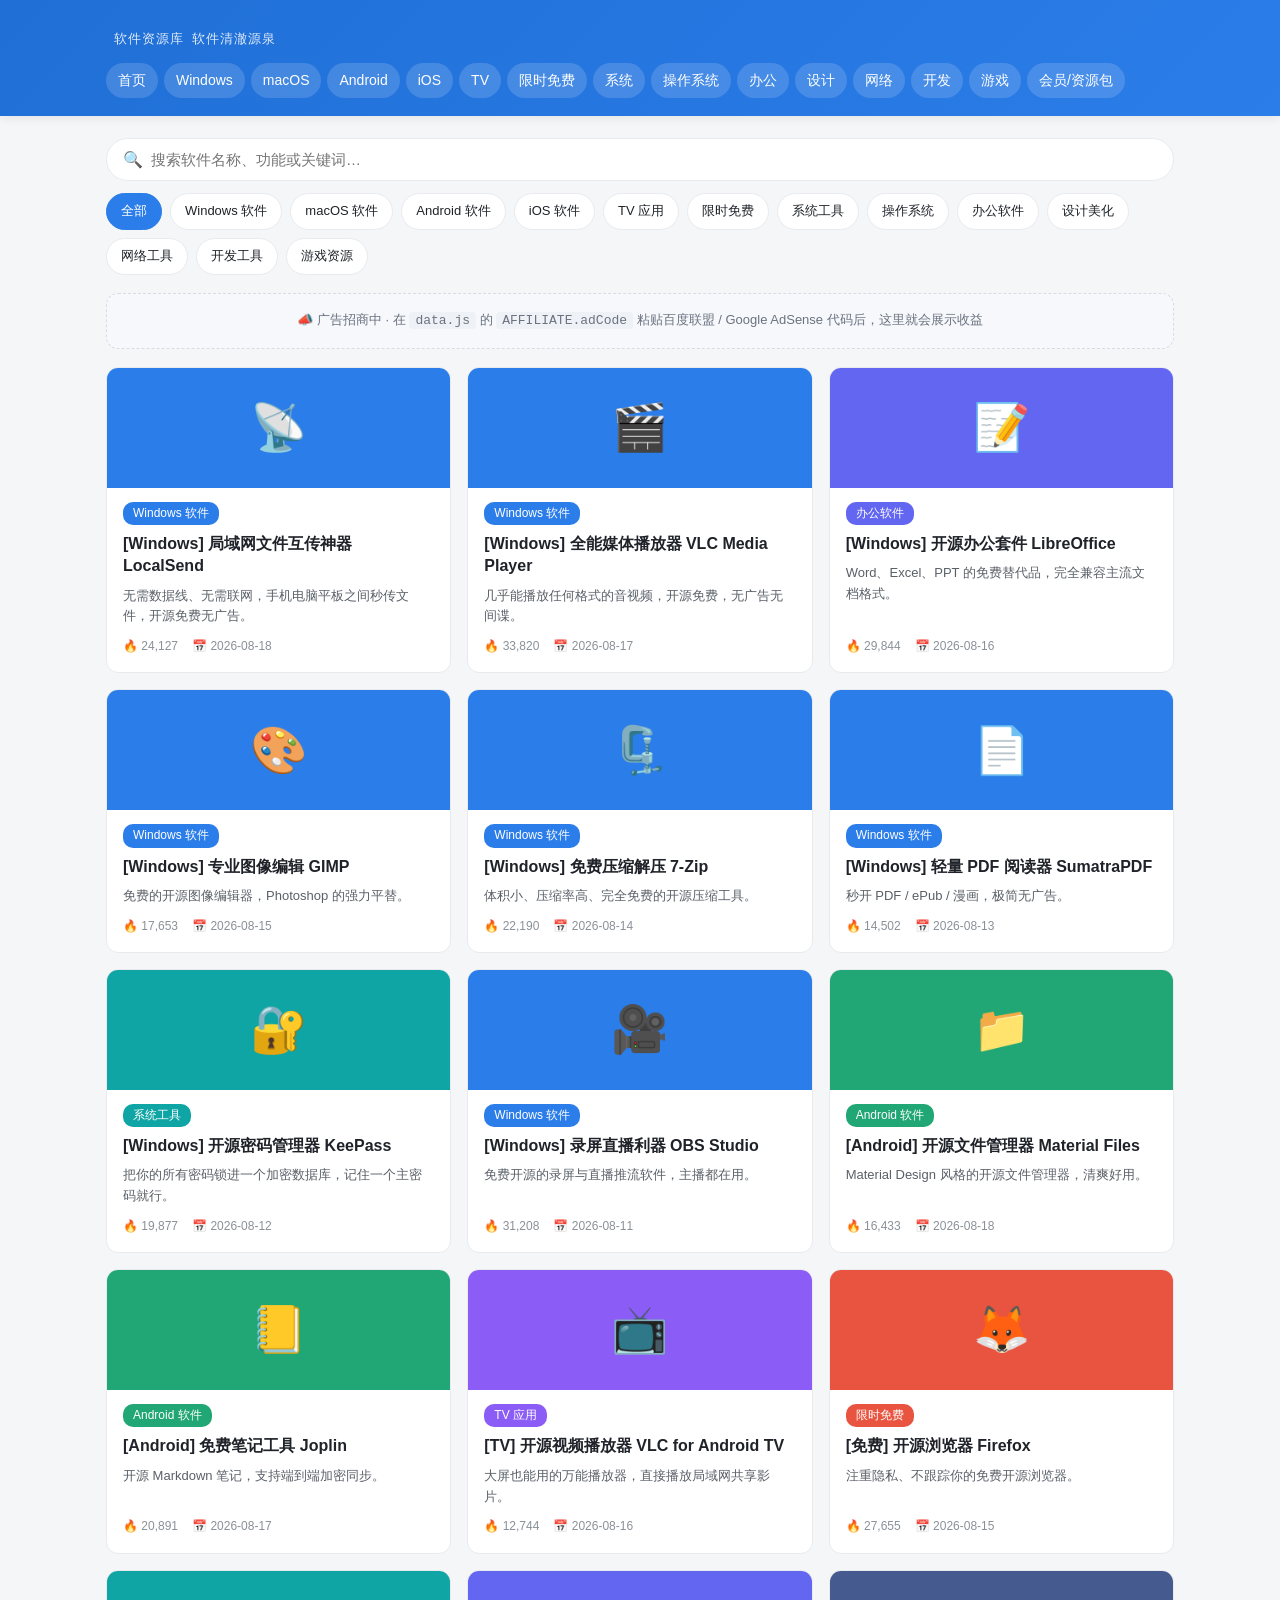
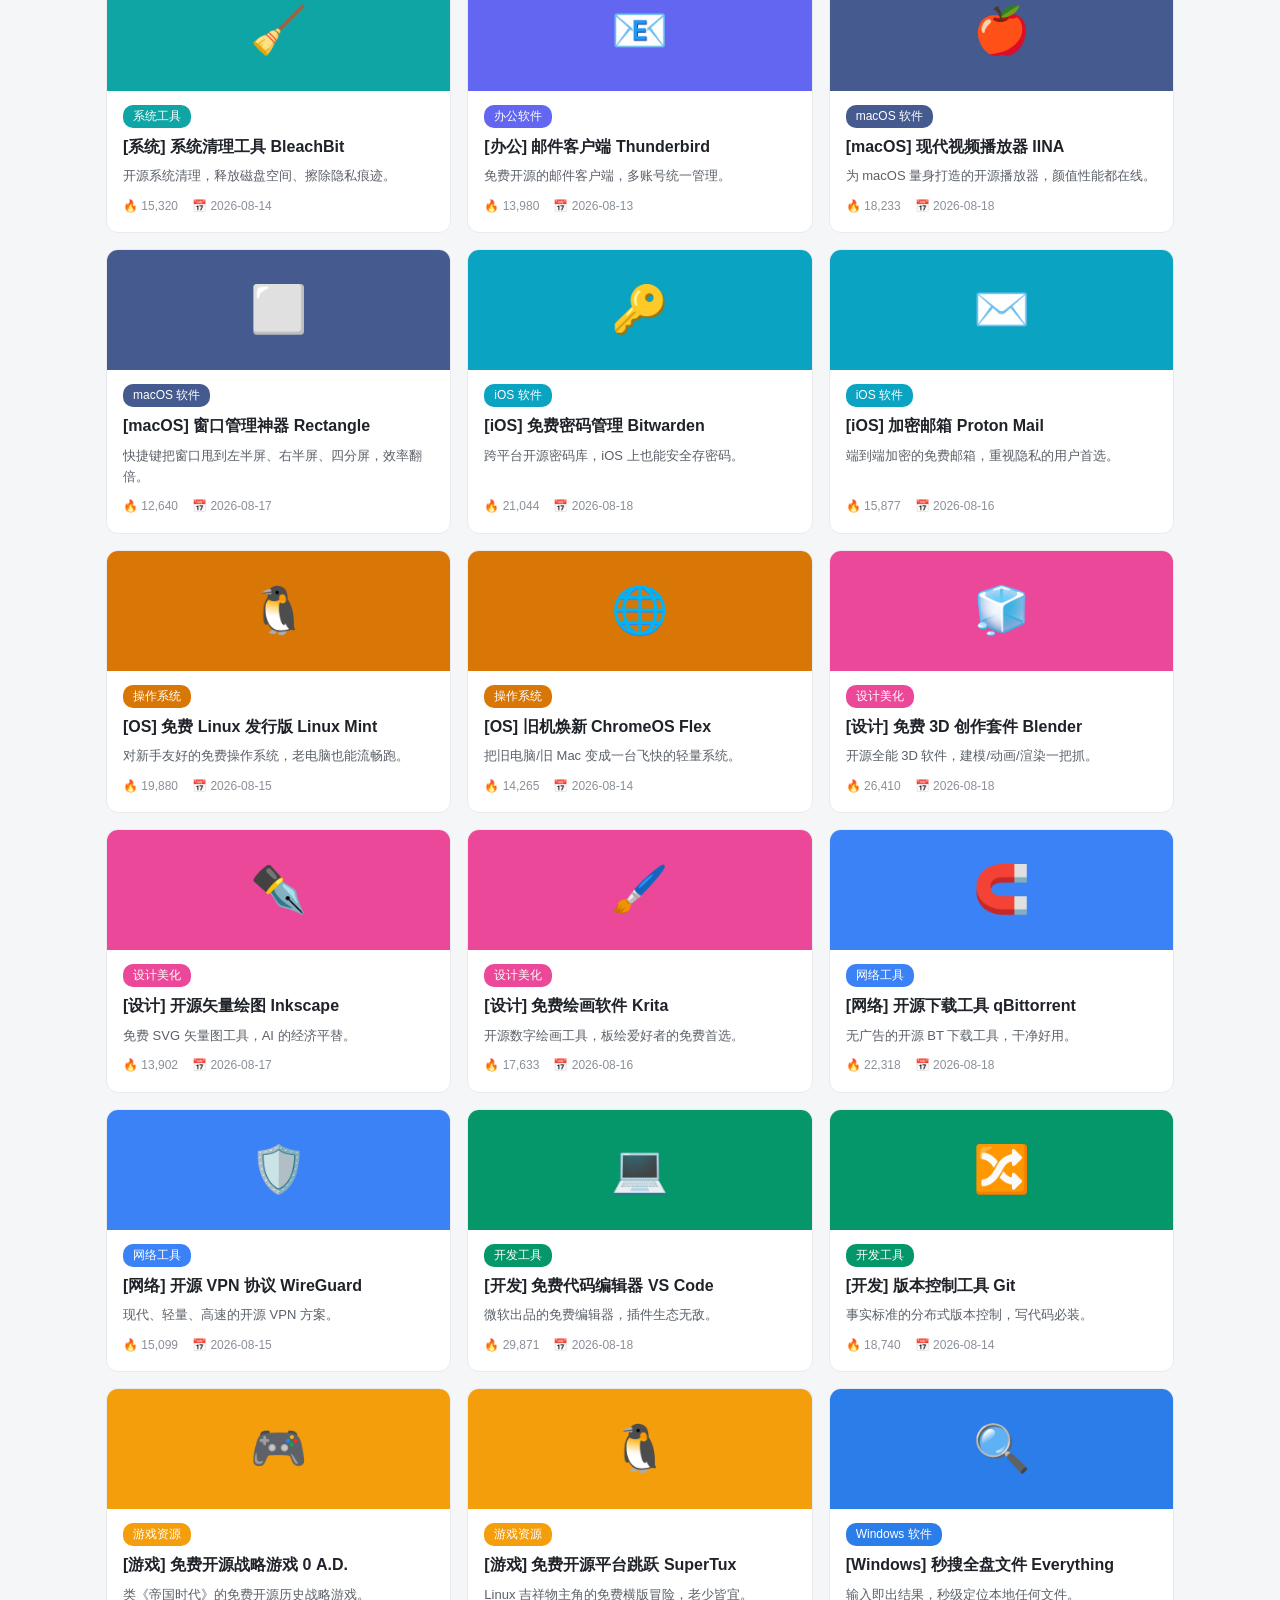
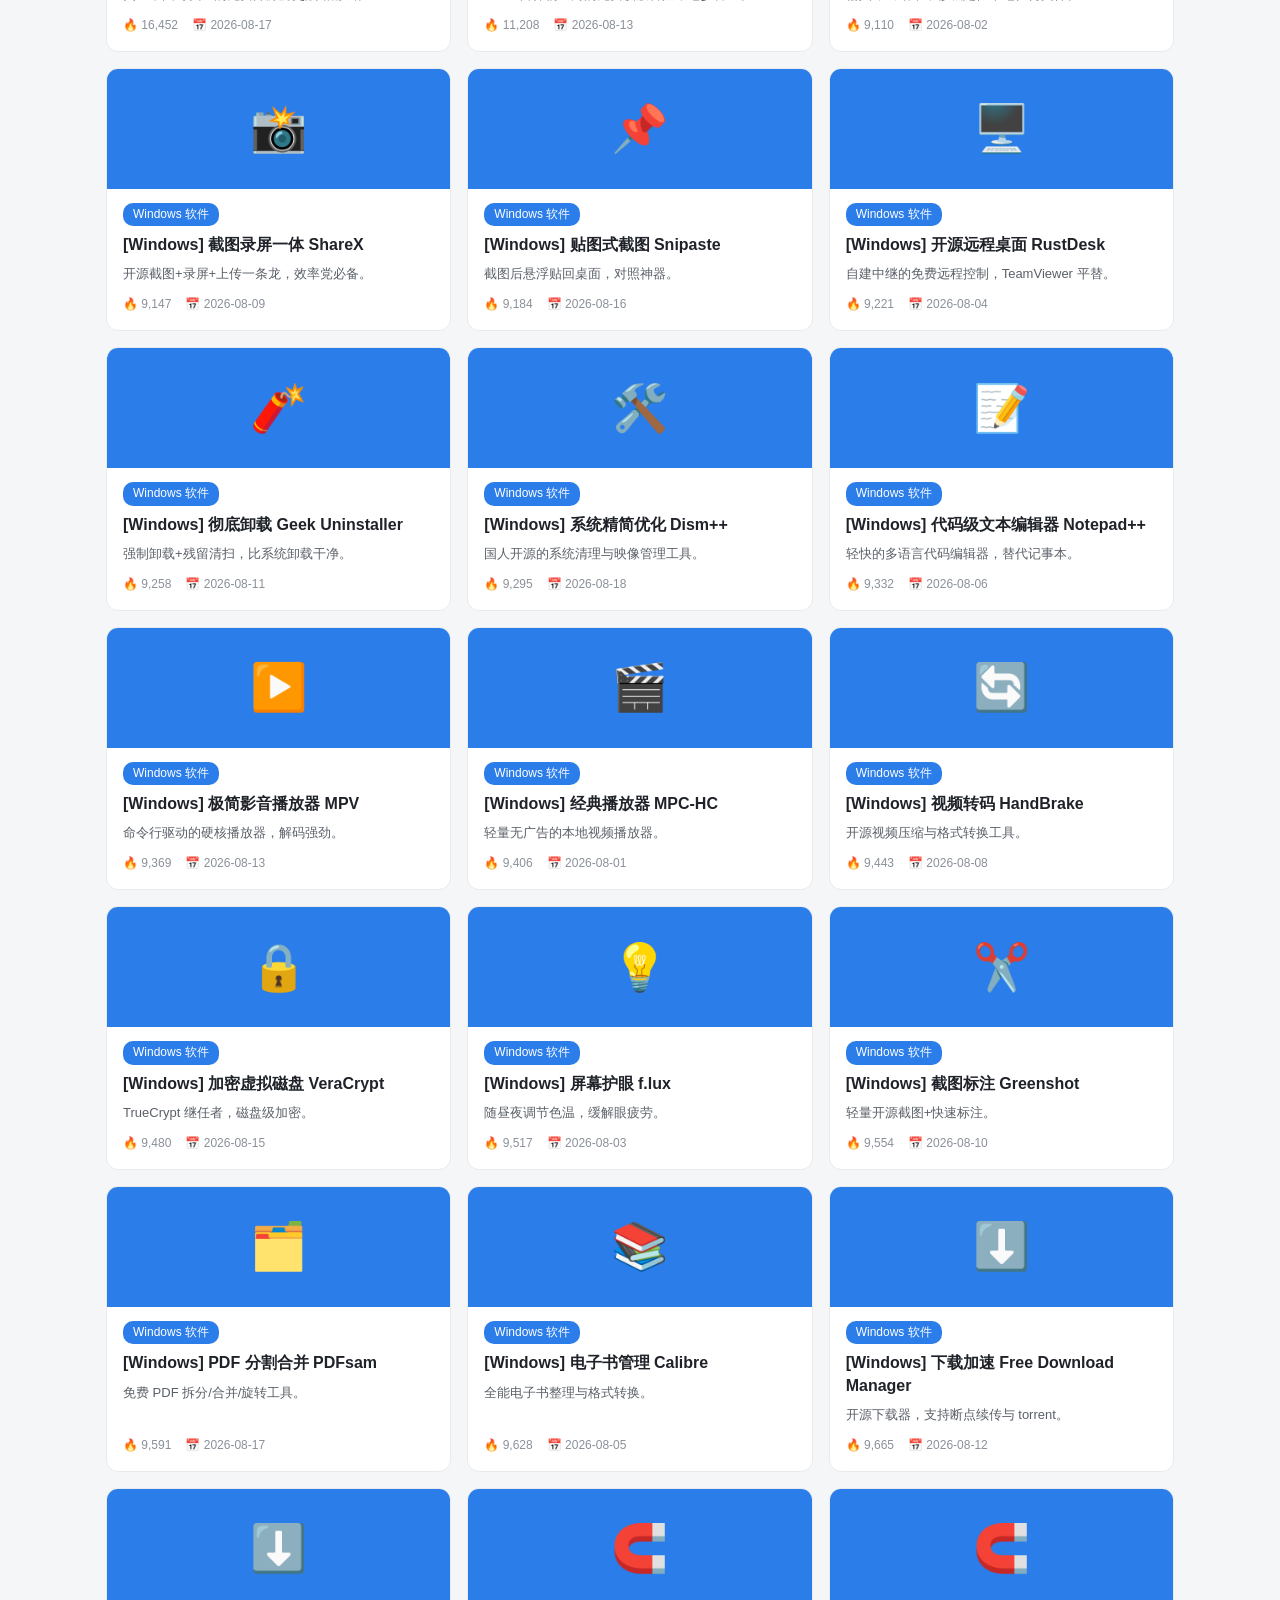
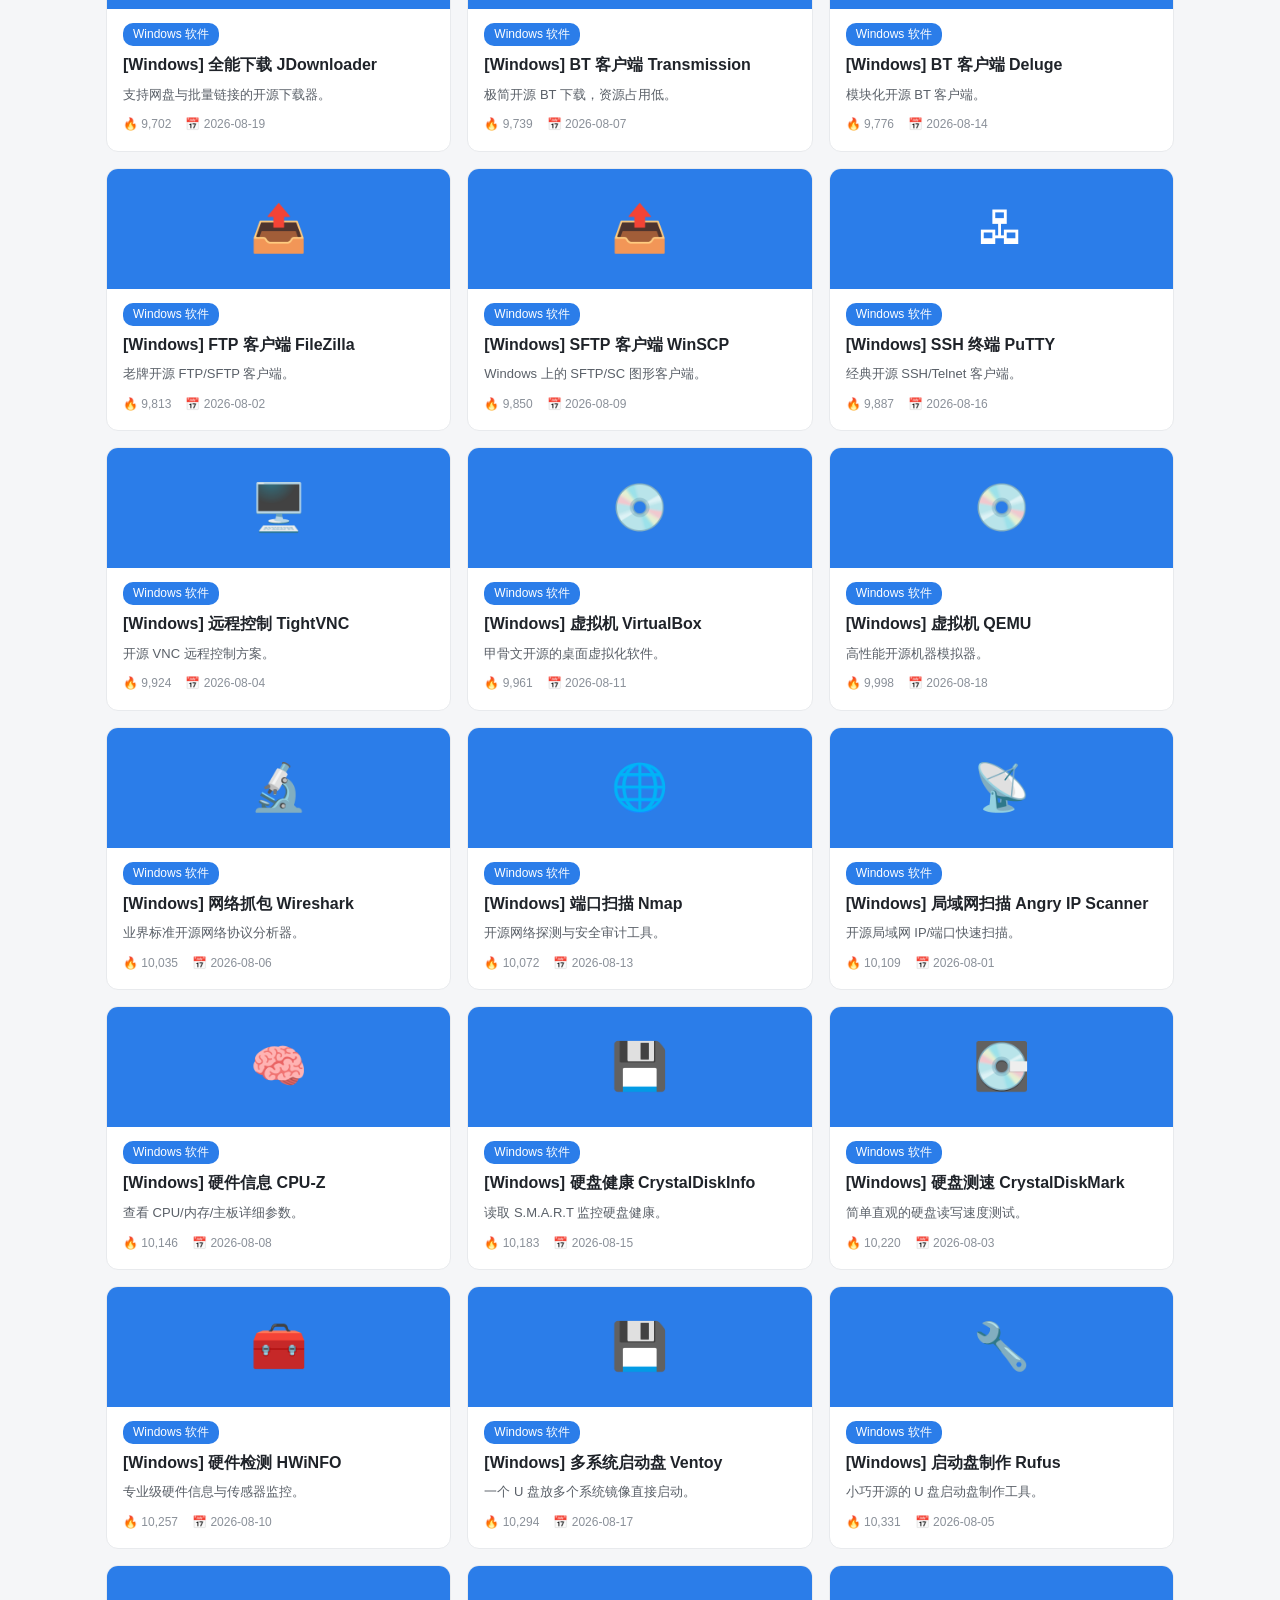
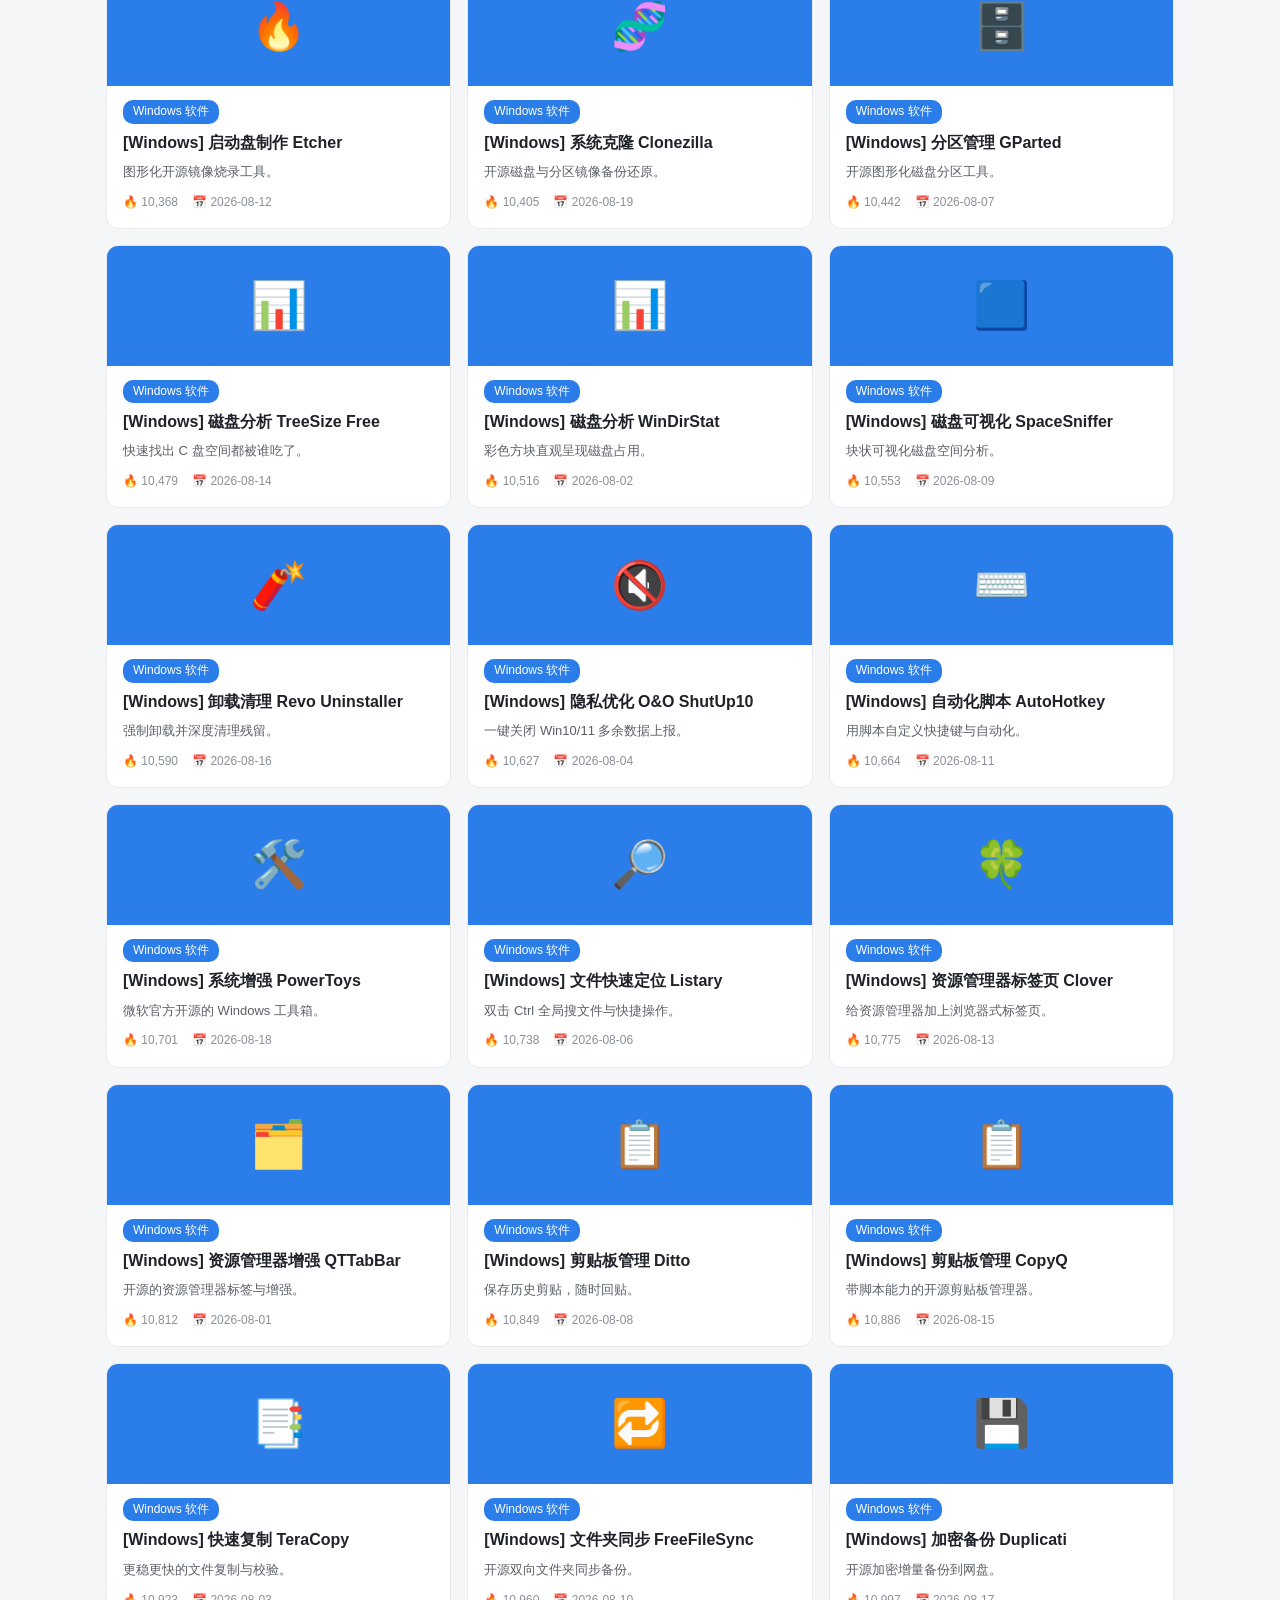
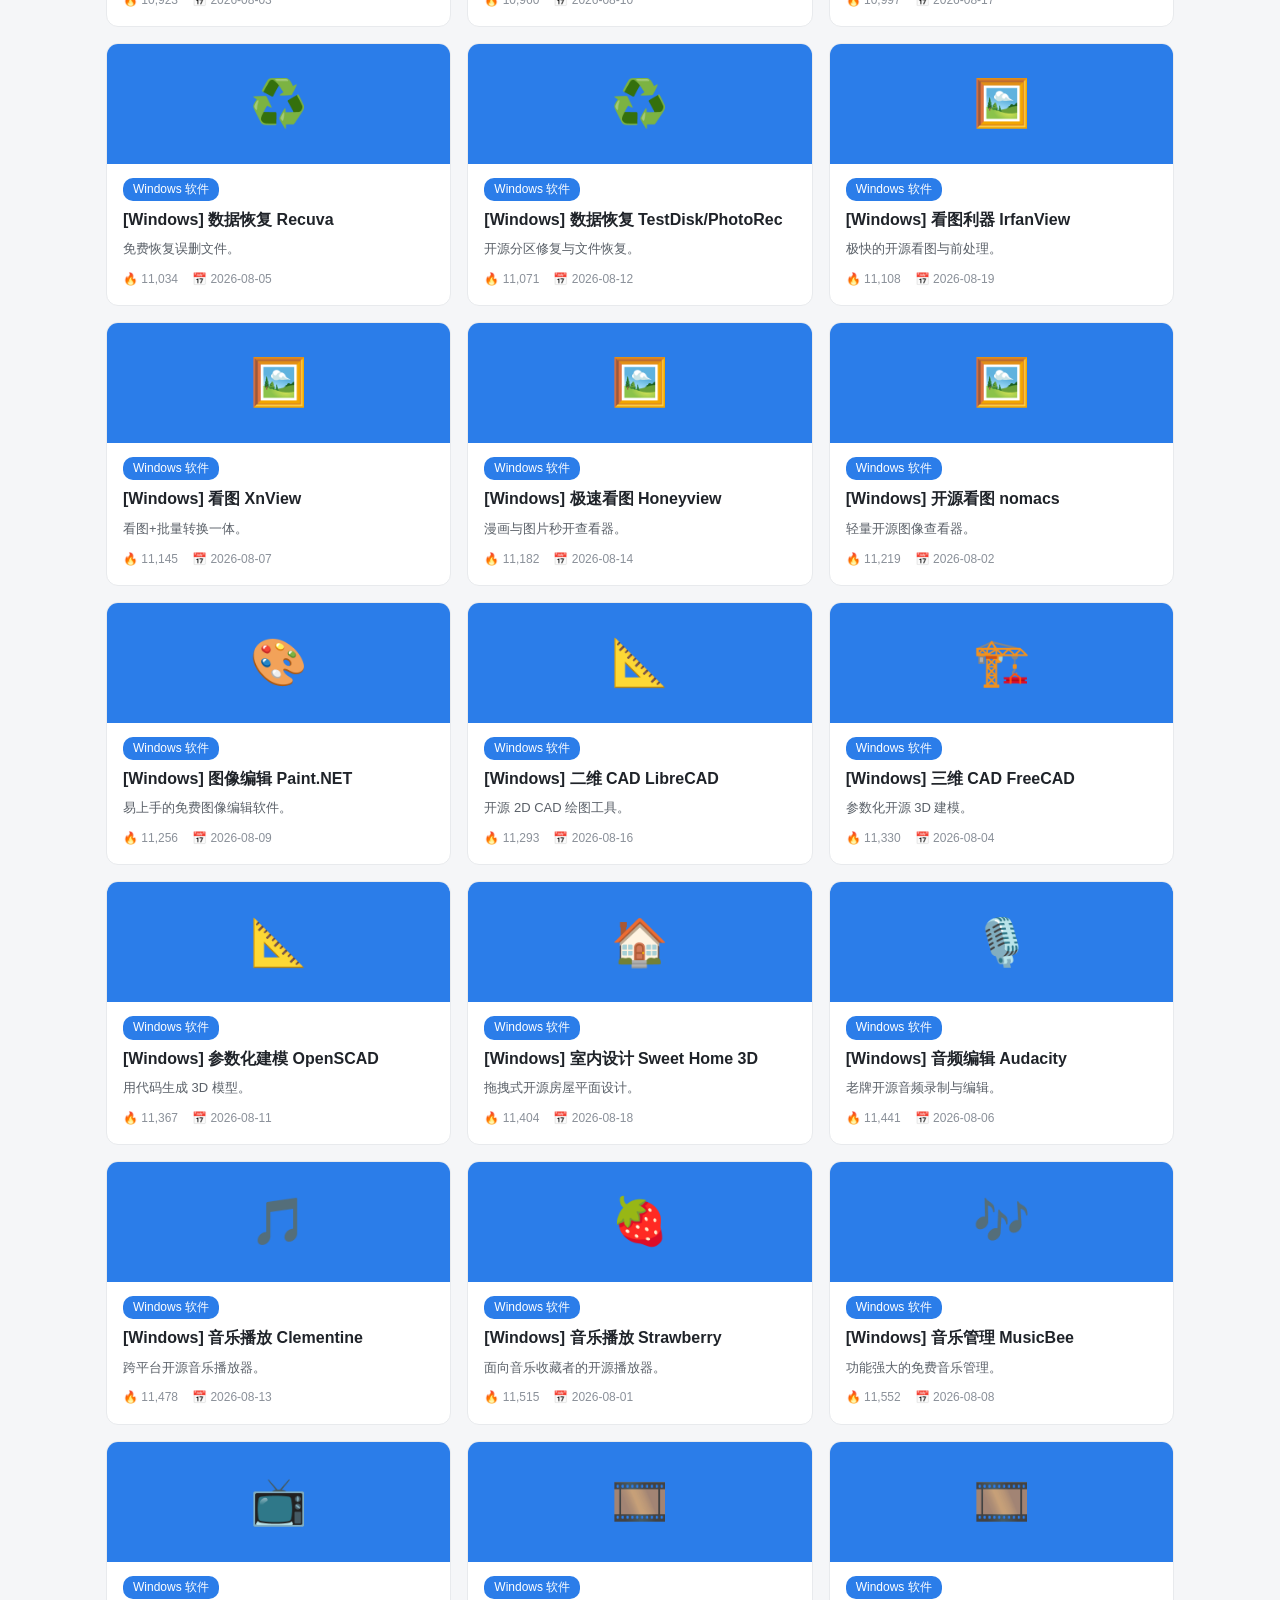
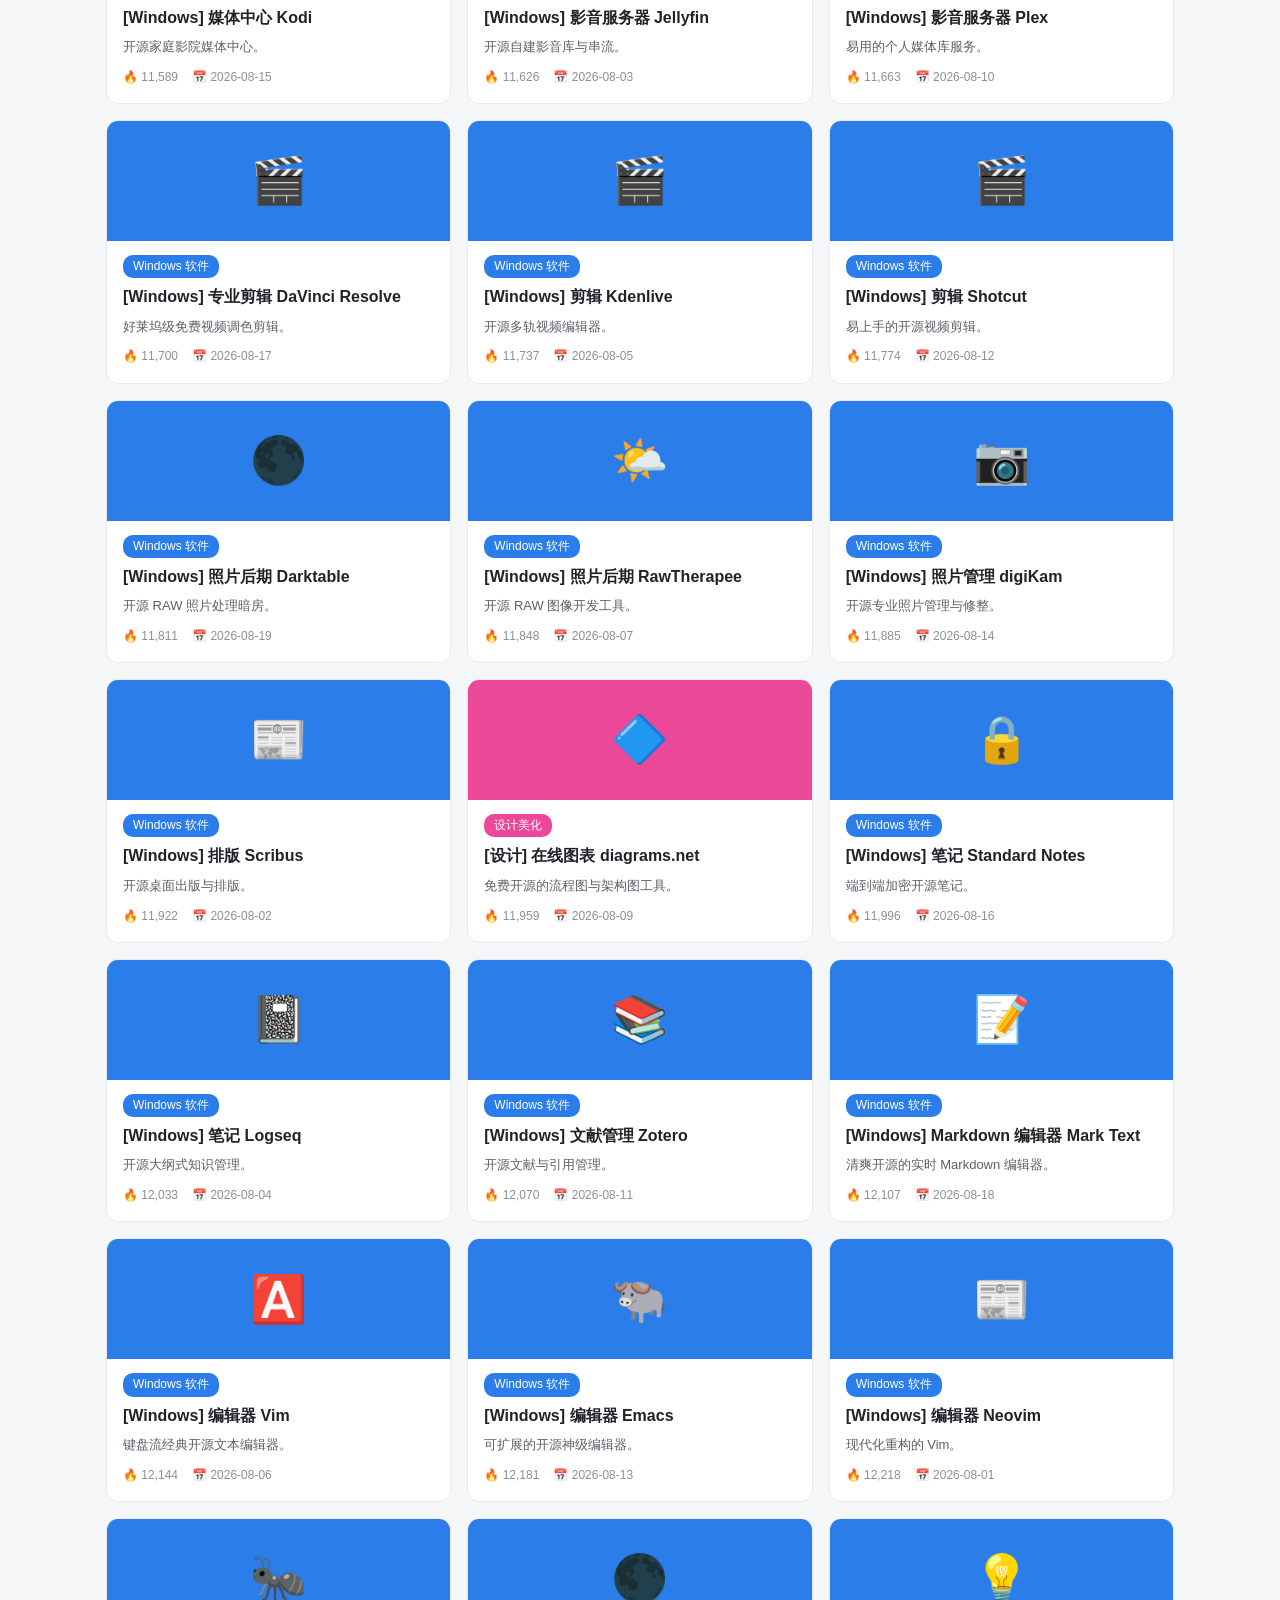
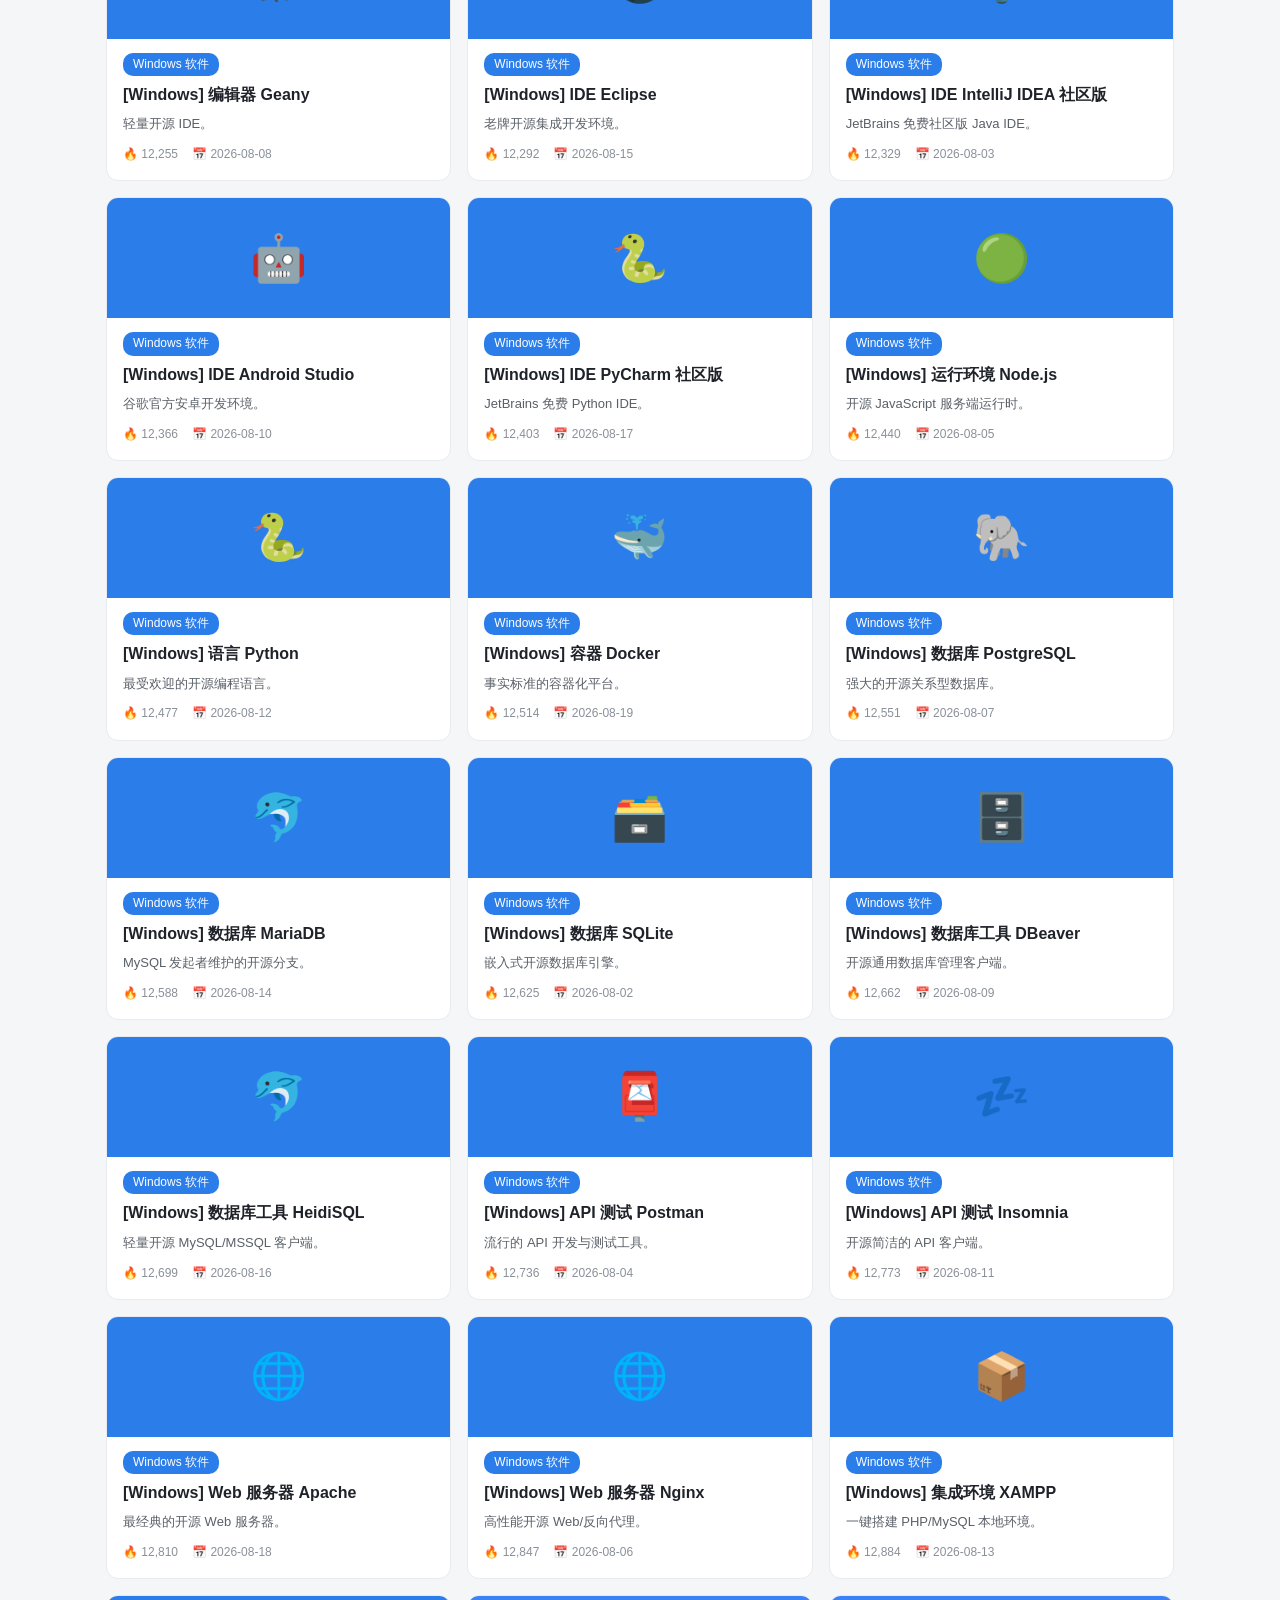
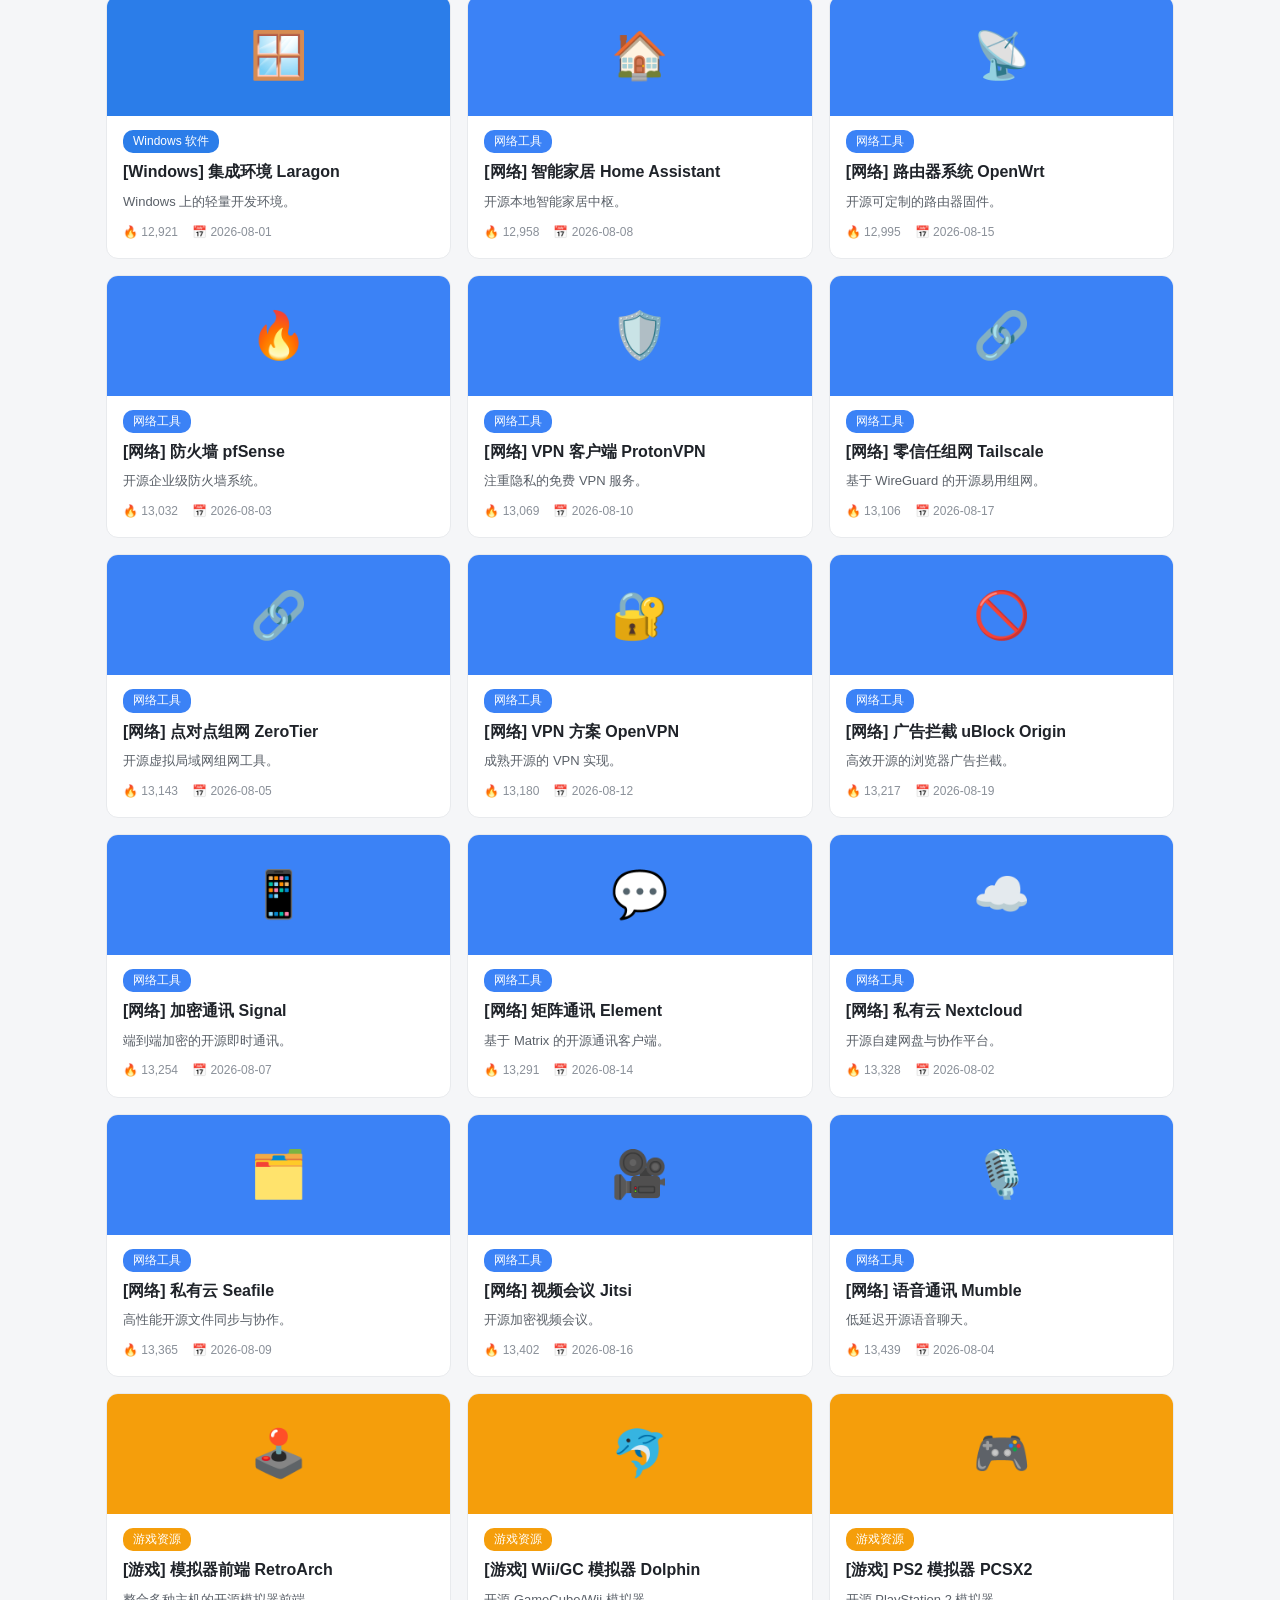
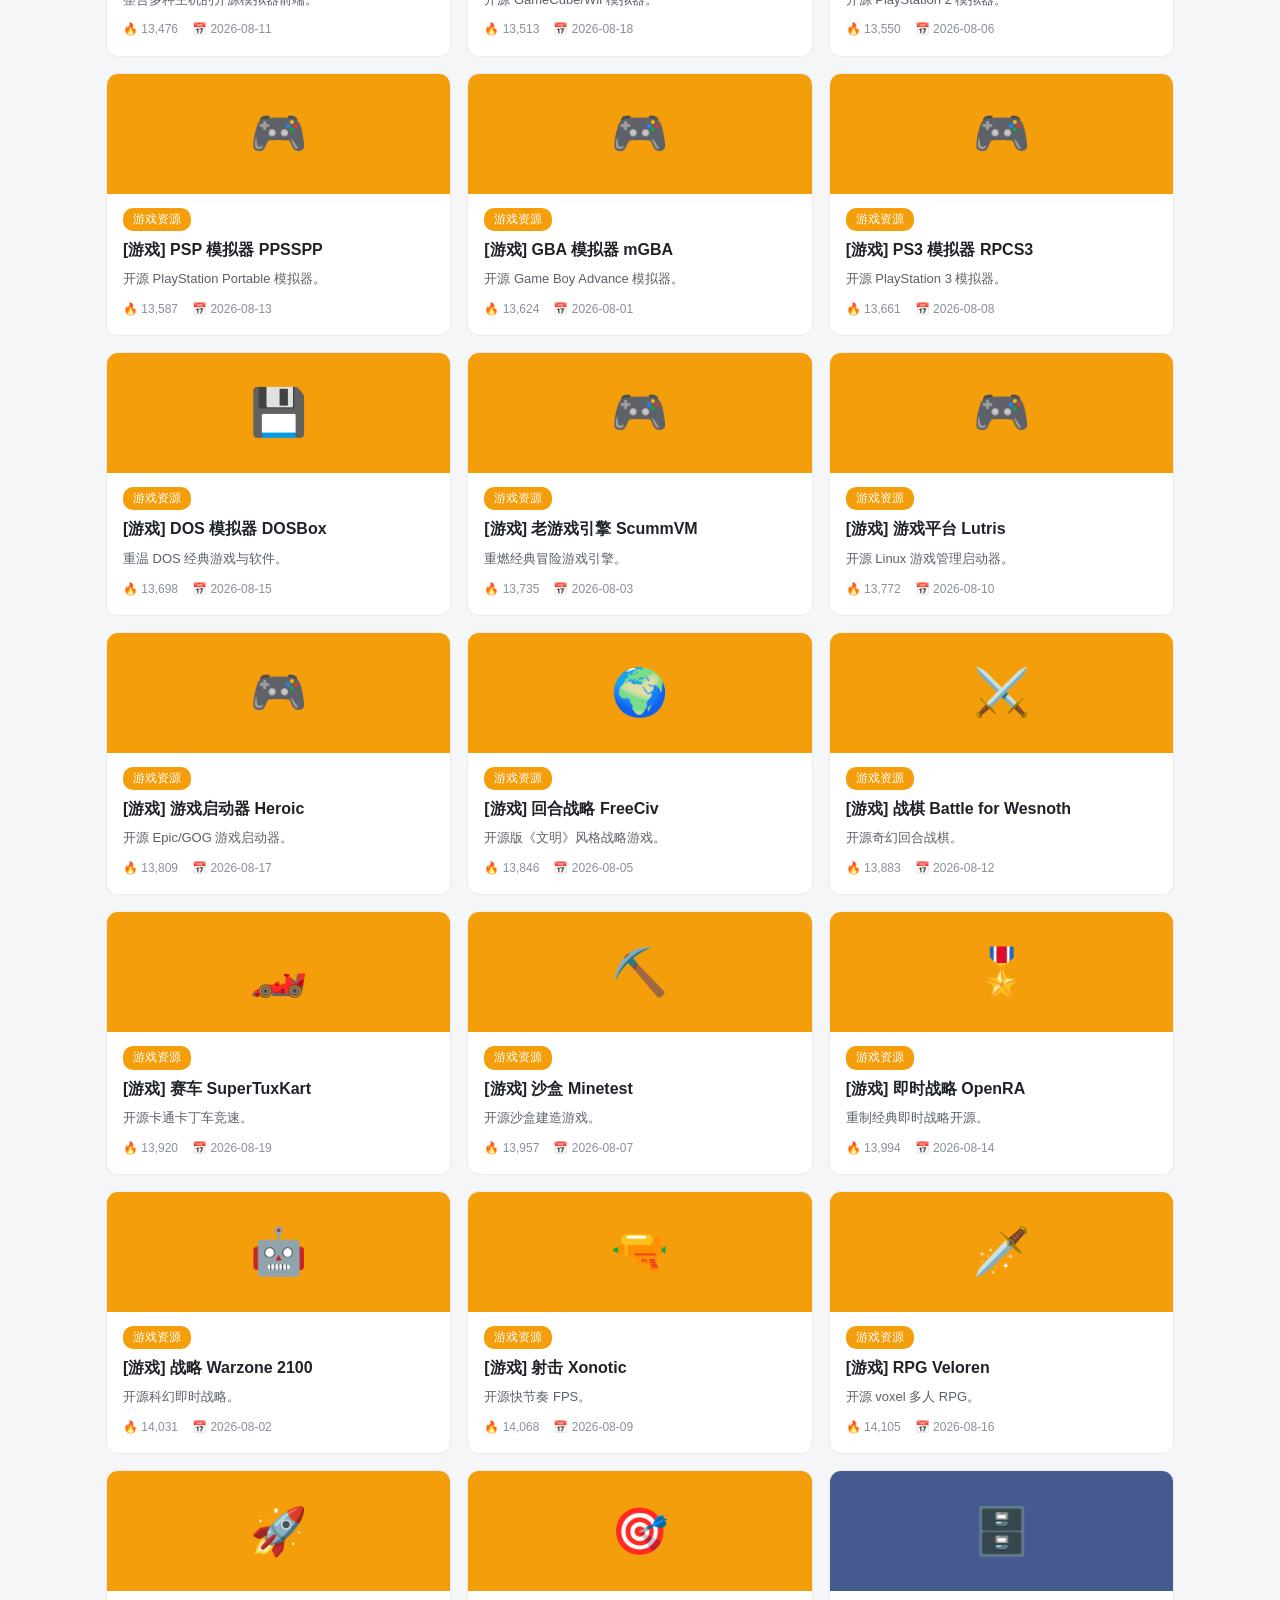
==== commit f5a064ad: "将站点域名统一替换为 5344.ccwu.cc（sitemap/robots/canonical）" ====
--- a/index.html
+++ b/index.html
@@ -10,19 +10,19 @@
   <meta property="og:title" content="软件资源库 - 软件清澈源泉 · 免费开源软件下载与推荐">
   <meta property="og:type" content="website">
   <meta property="og:description" content="汇集免费、开源、无捆绑软件，附分类导航、搜索与官网直链。">
-  <meta property="og:url" content="https://duanjun8149.github.io/xiaozi/">
-  <link rel="canonical" href="https://duanjun8149.github.io/xiaozi/">
+  <meta property="og:url" content="http://5344.ccwu.cc/">
+  <link rel="canonical" href="http://5344.ccwu.cc/">
   <link rel="stylesheet" href="assets/style.css">
   <script type="application/ld+json">
   {
     "@context": "https://schema.org",
     "@type": "WebSite",
     "name": "软件资源库",
-    "url": "https://duanjun8149.github.io/xiaozi/",
+    "url": "http://5344.ccwu.cc/",
     "description": "汇集免费、开源、无捆绑软件的静态资源站。",
     "potentialAction": {
       "@type": "SearchAction",
-      "target": "https://duanjun8149.github.io/xiaozi/index.html?q={search_term_string}",
+      "target": "http://5344.ccwu.cc/index.html?q={search_term_string}",
       "query-input": "required name=search_term_string"
     }
   }
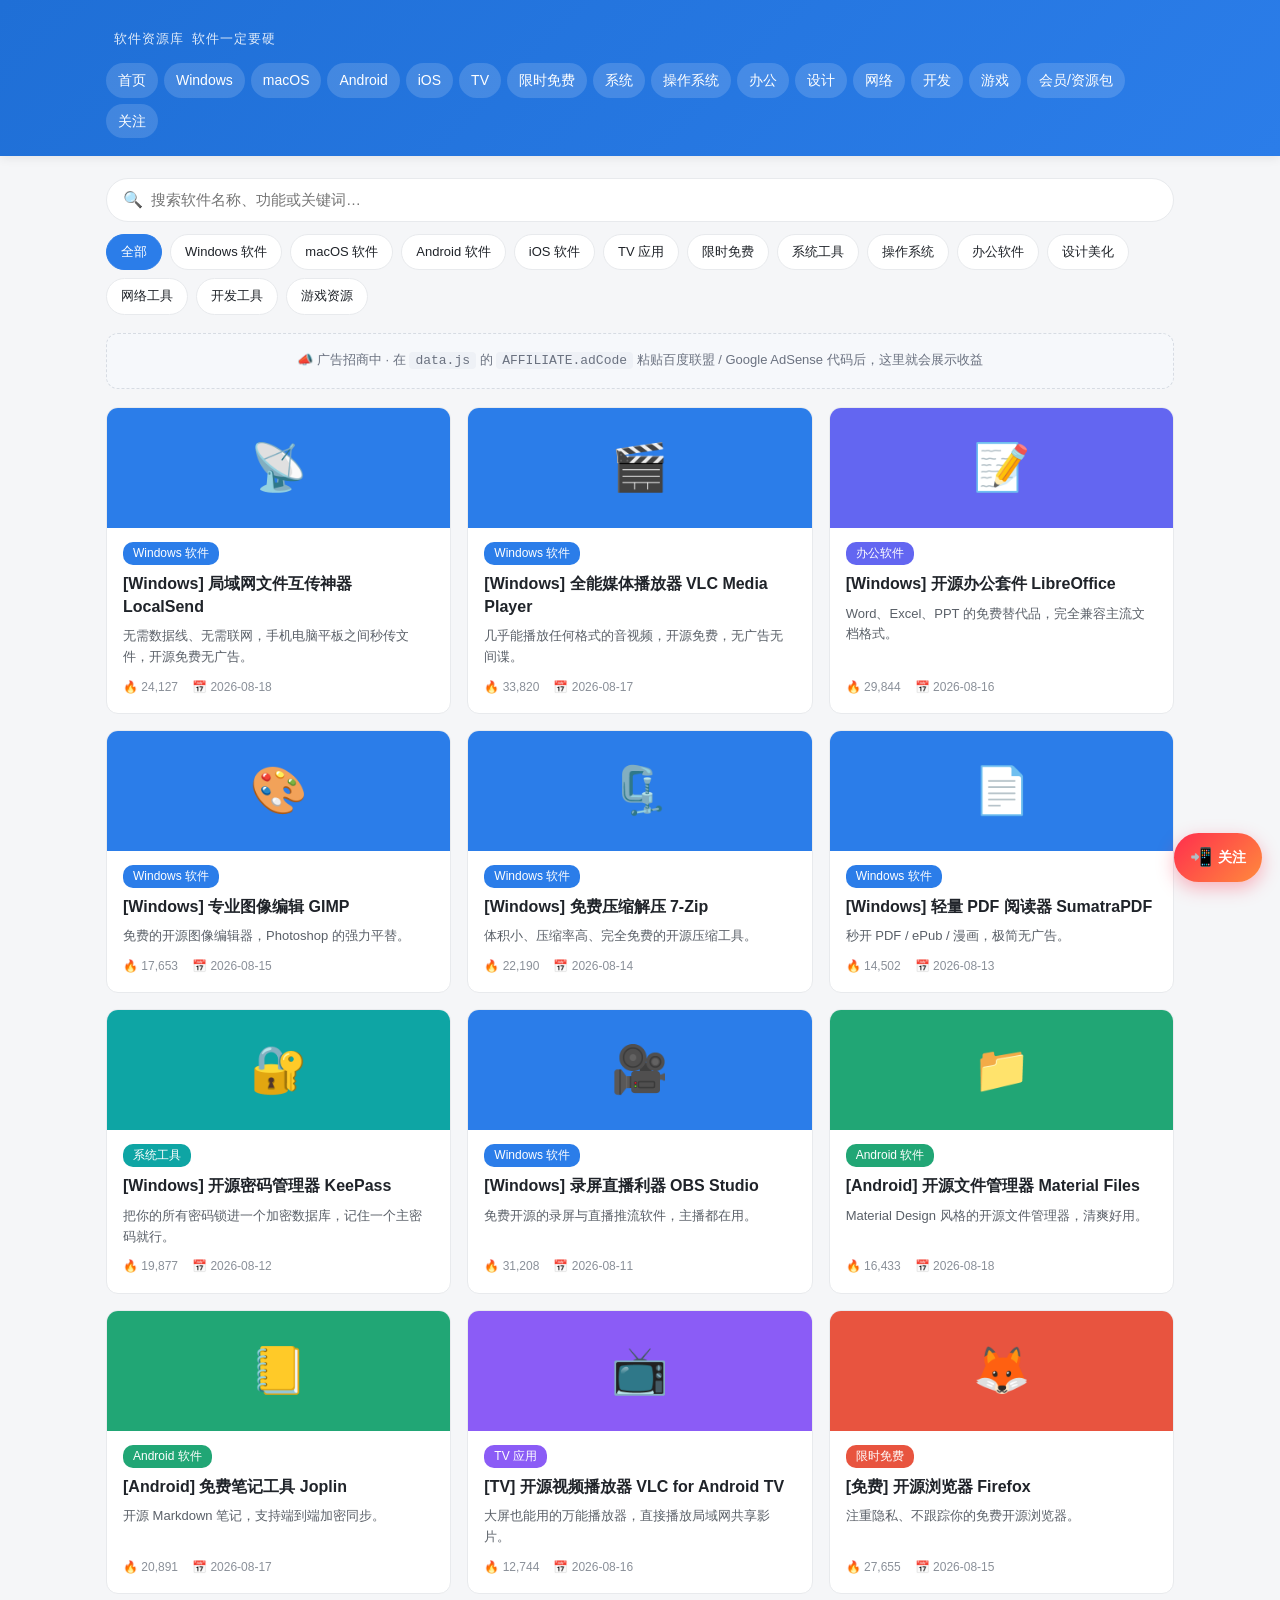
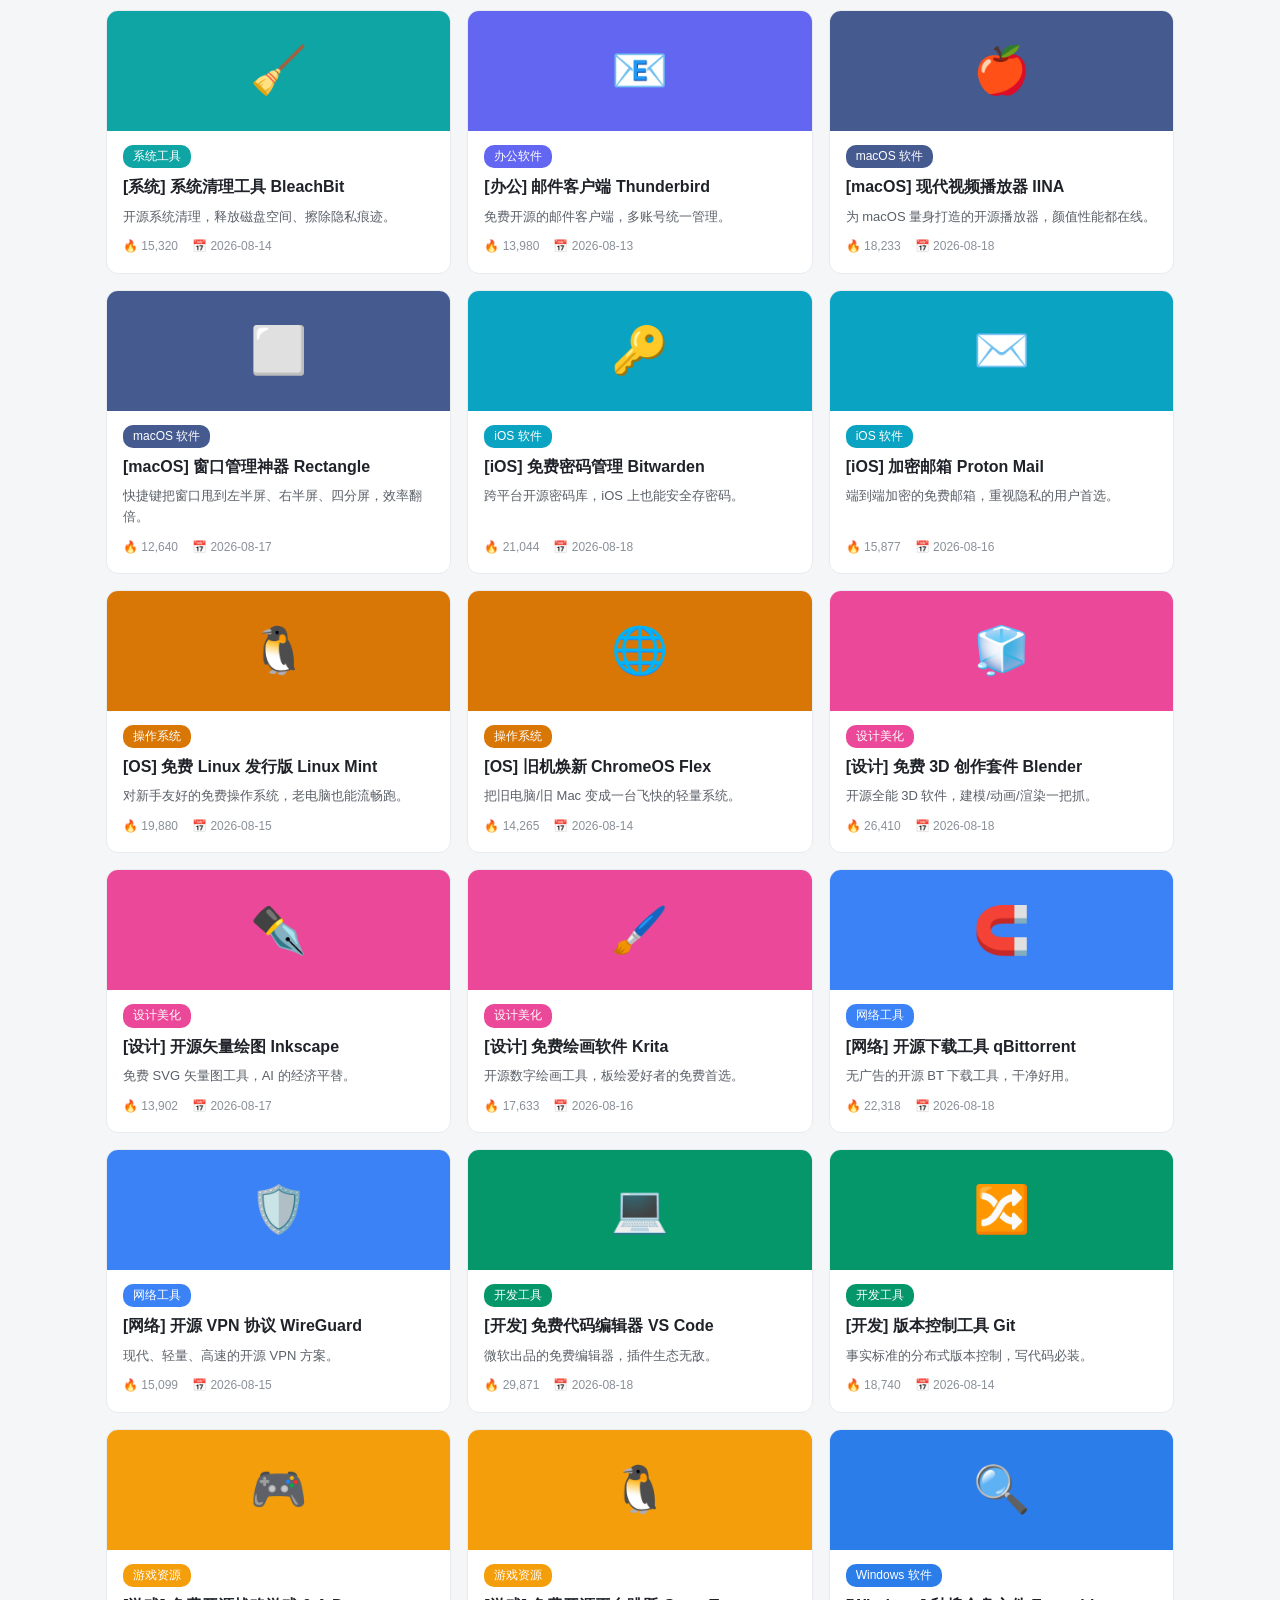
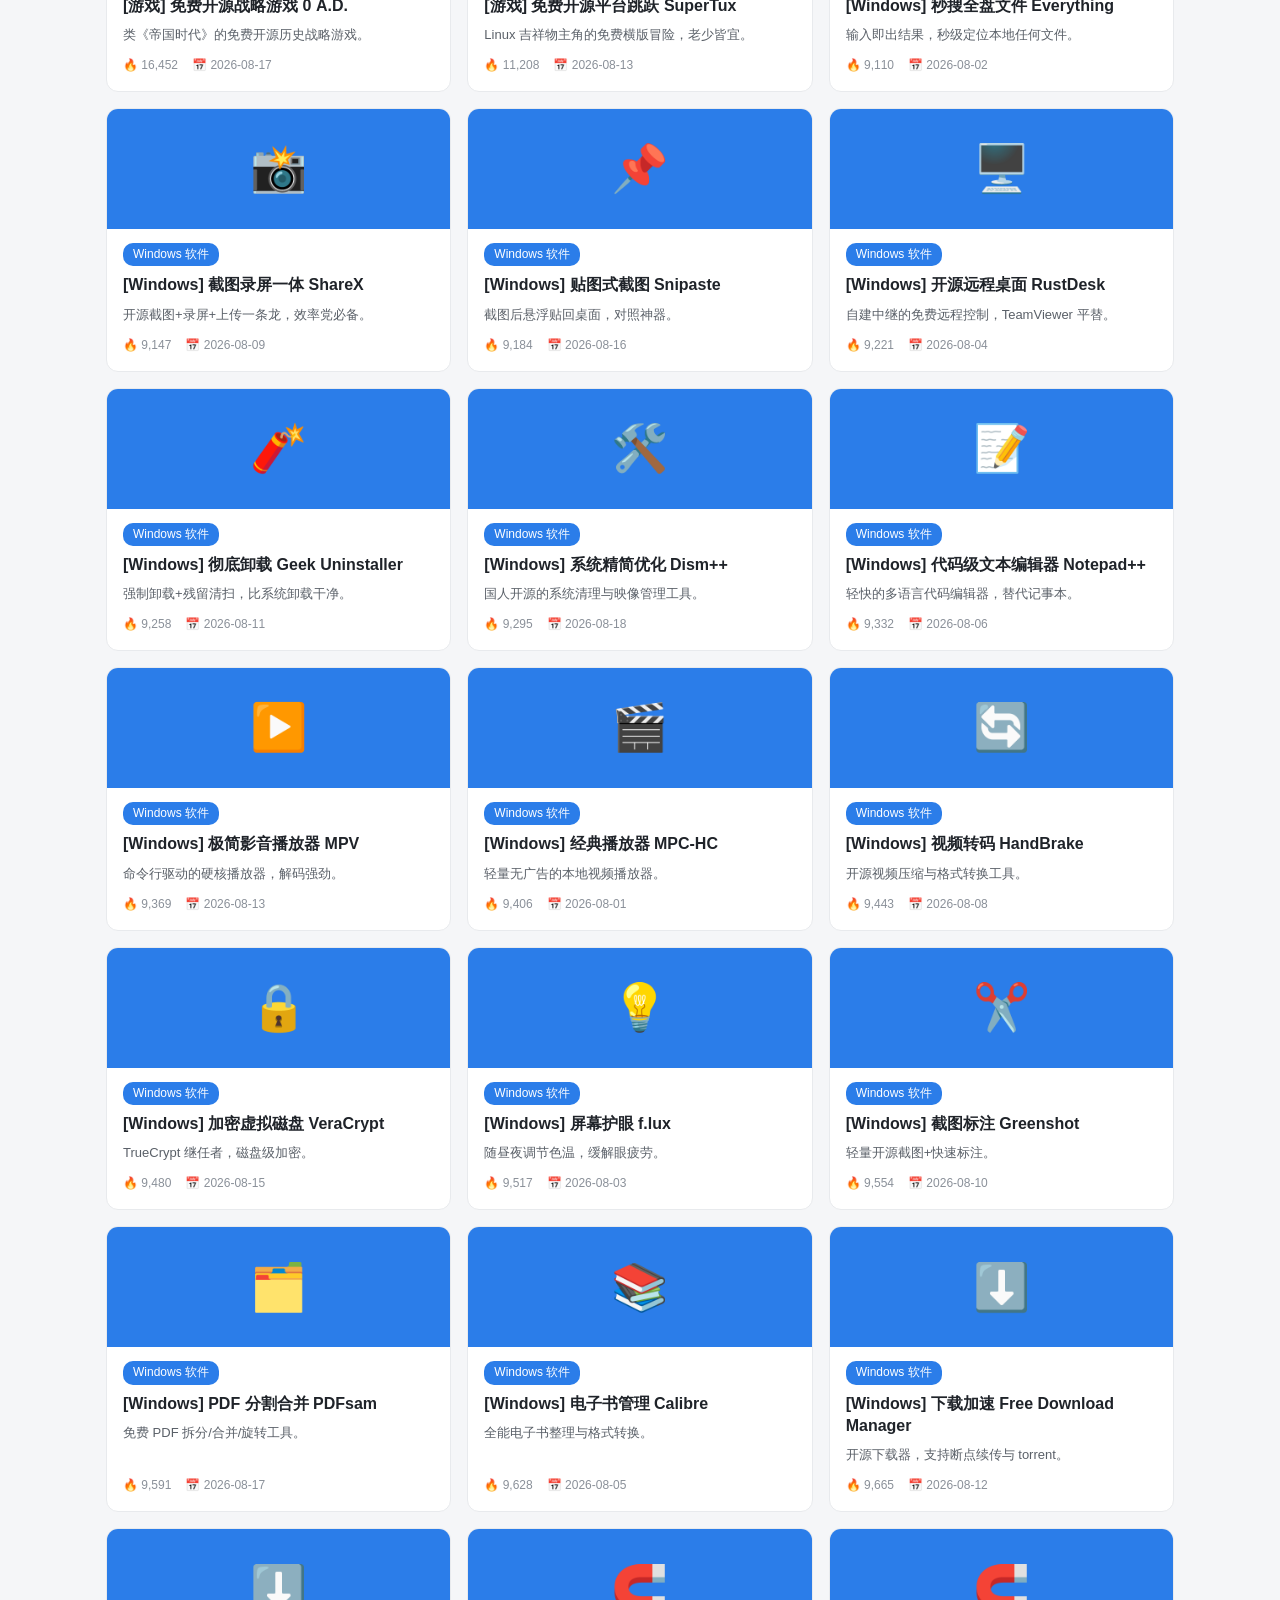
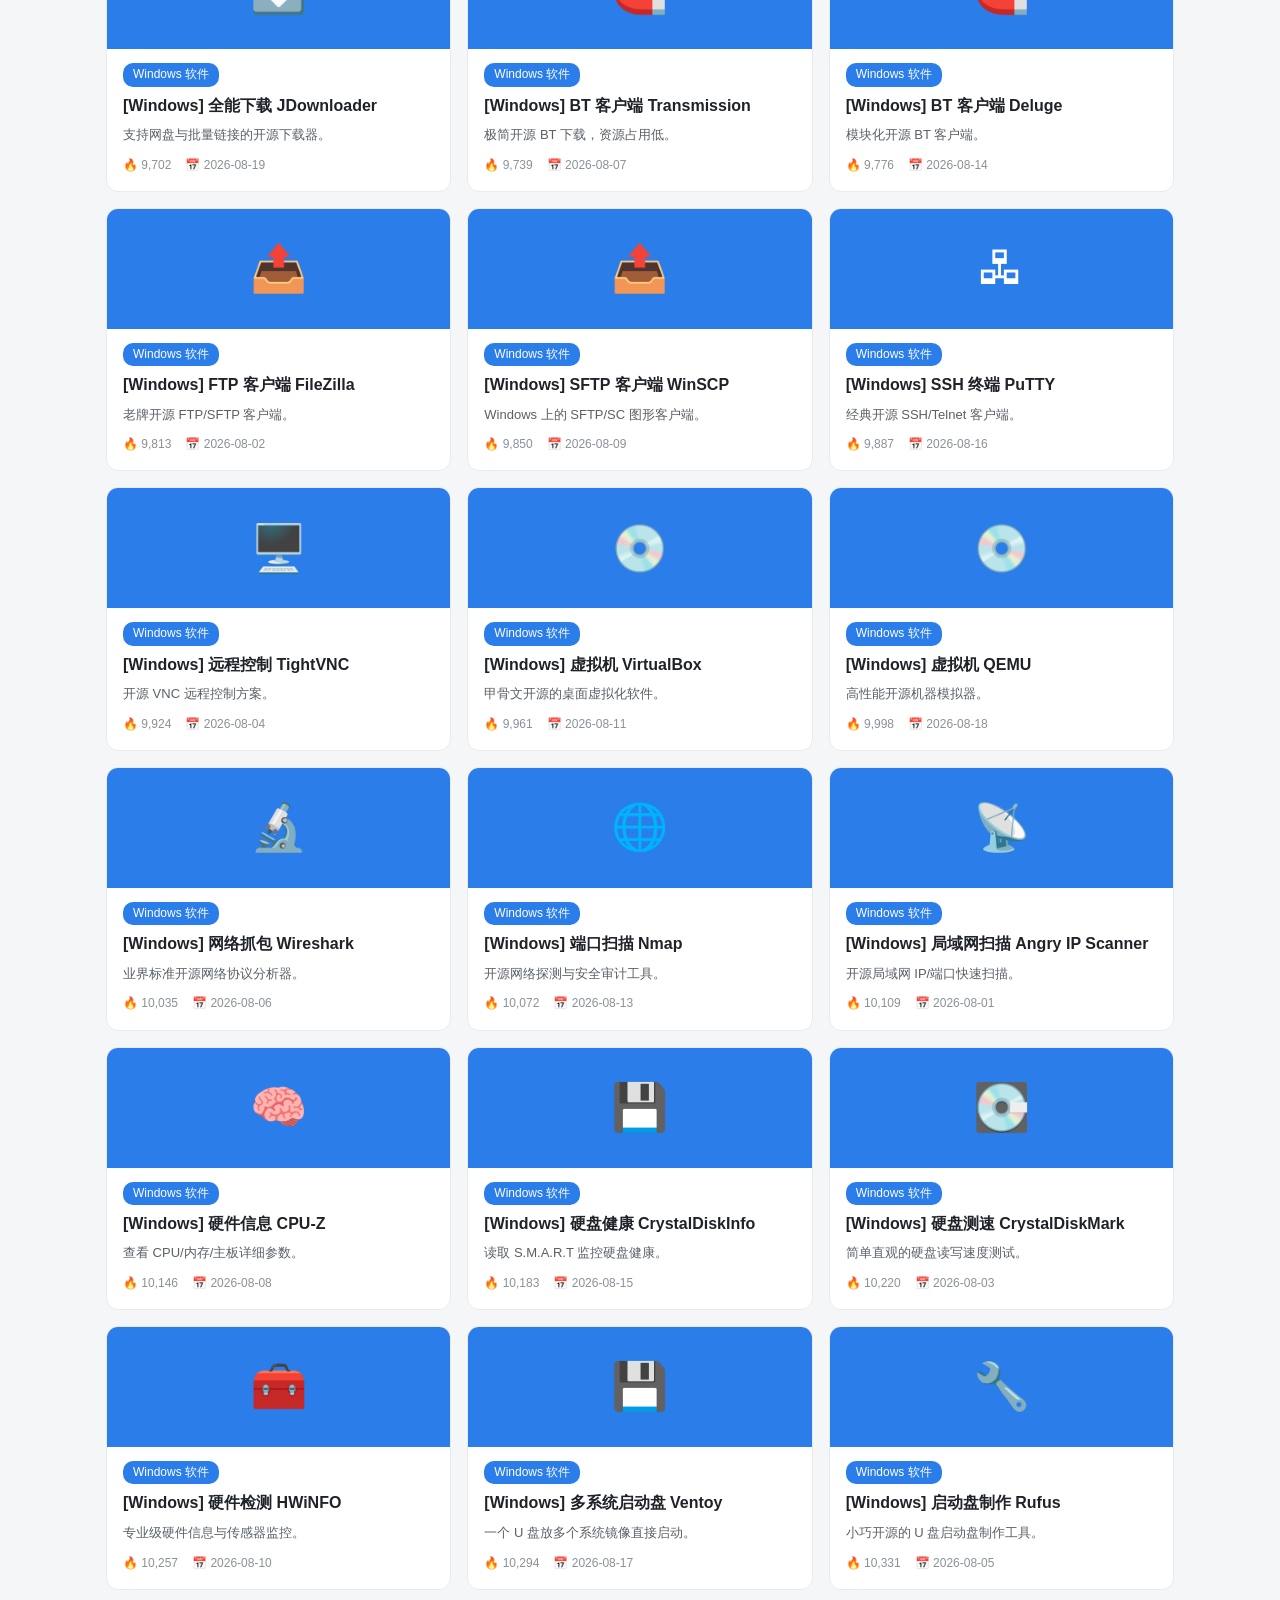
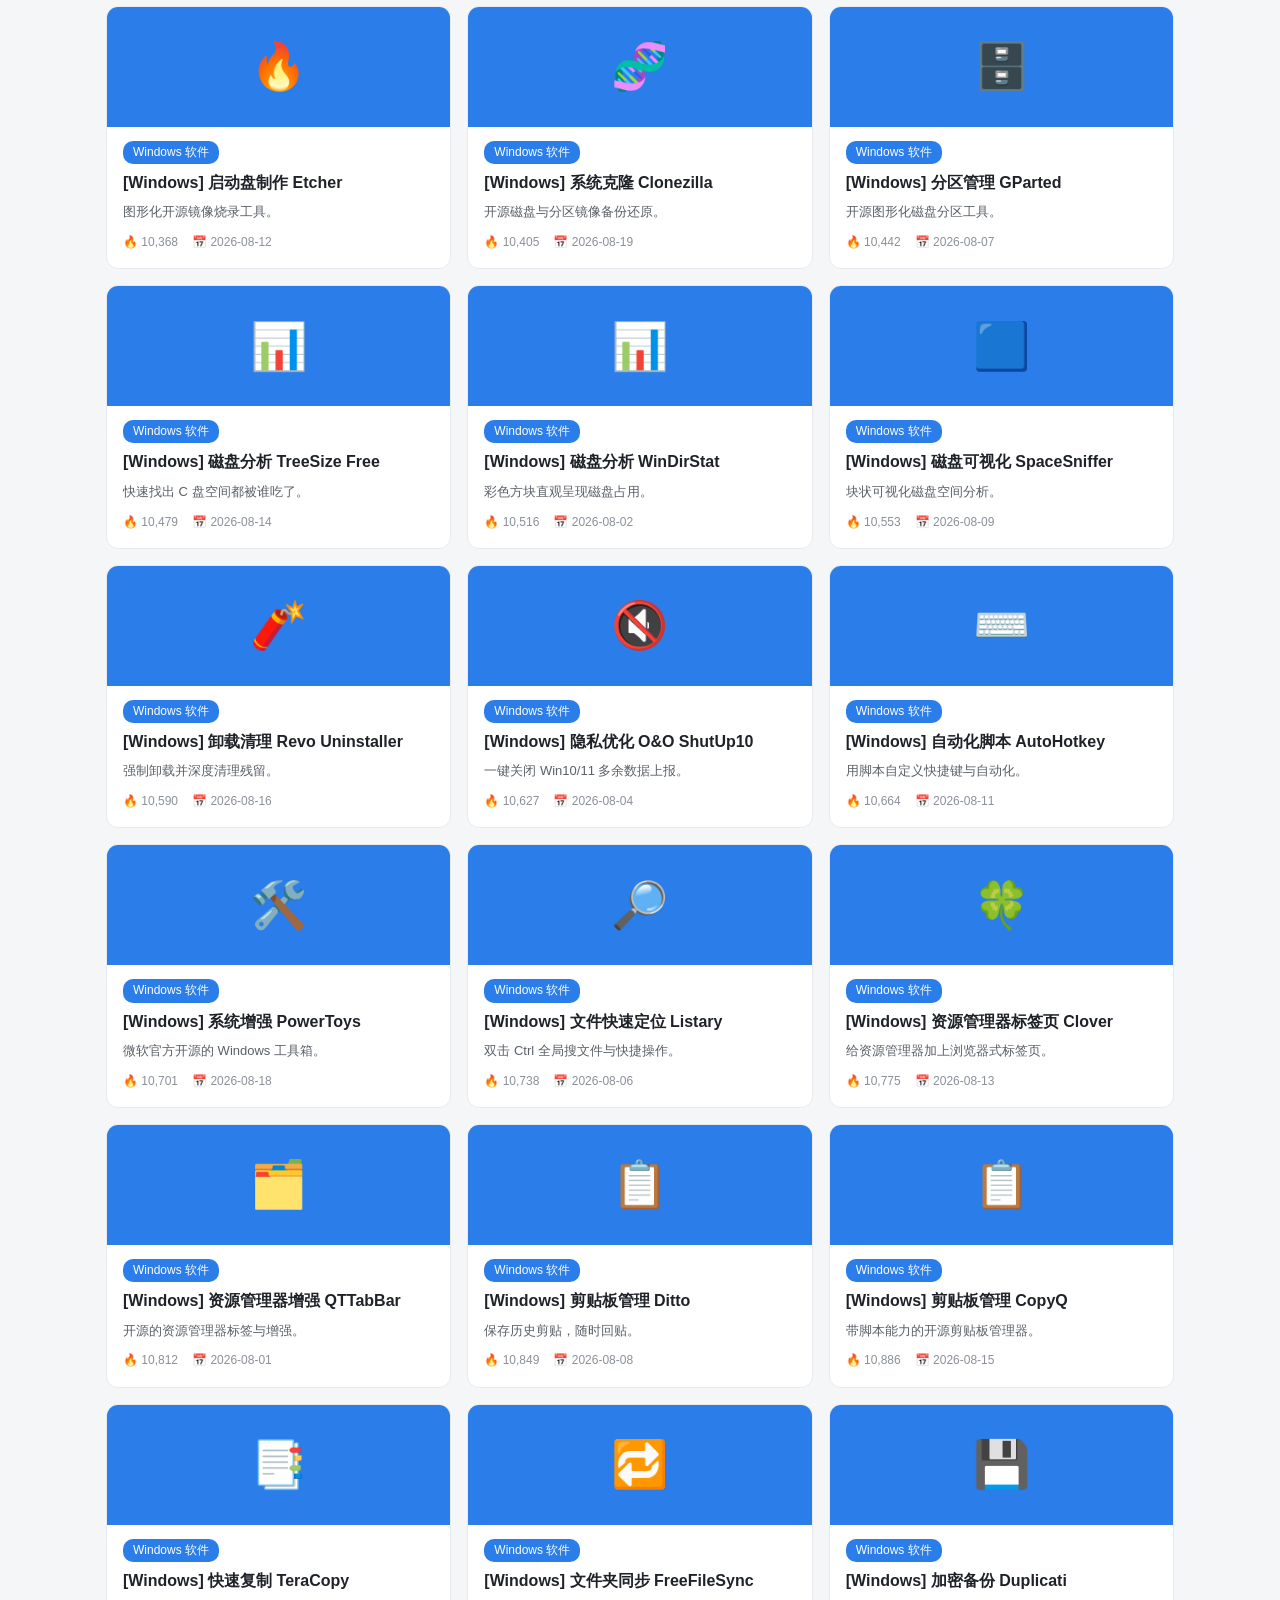
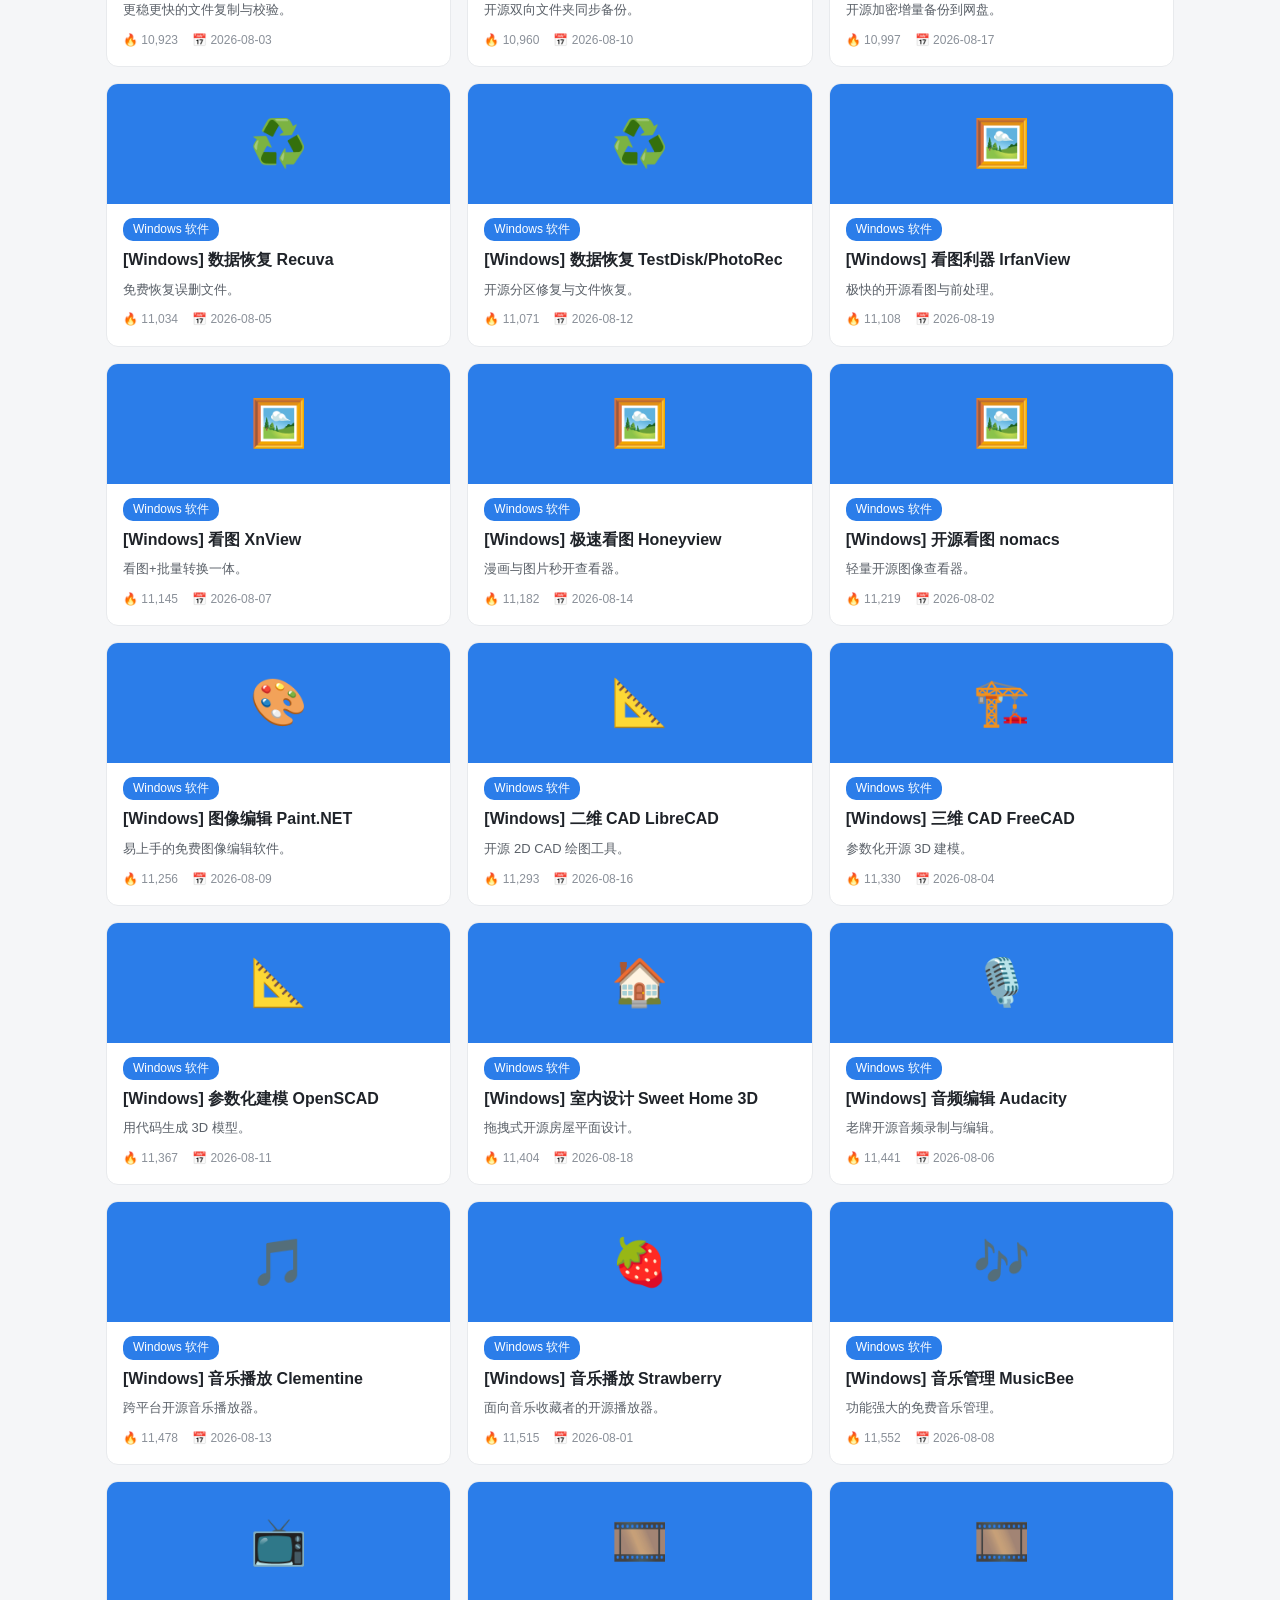
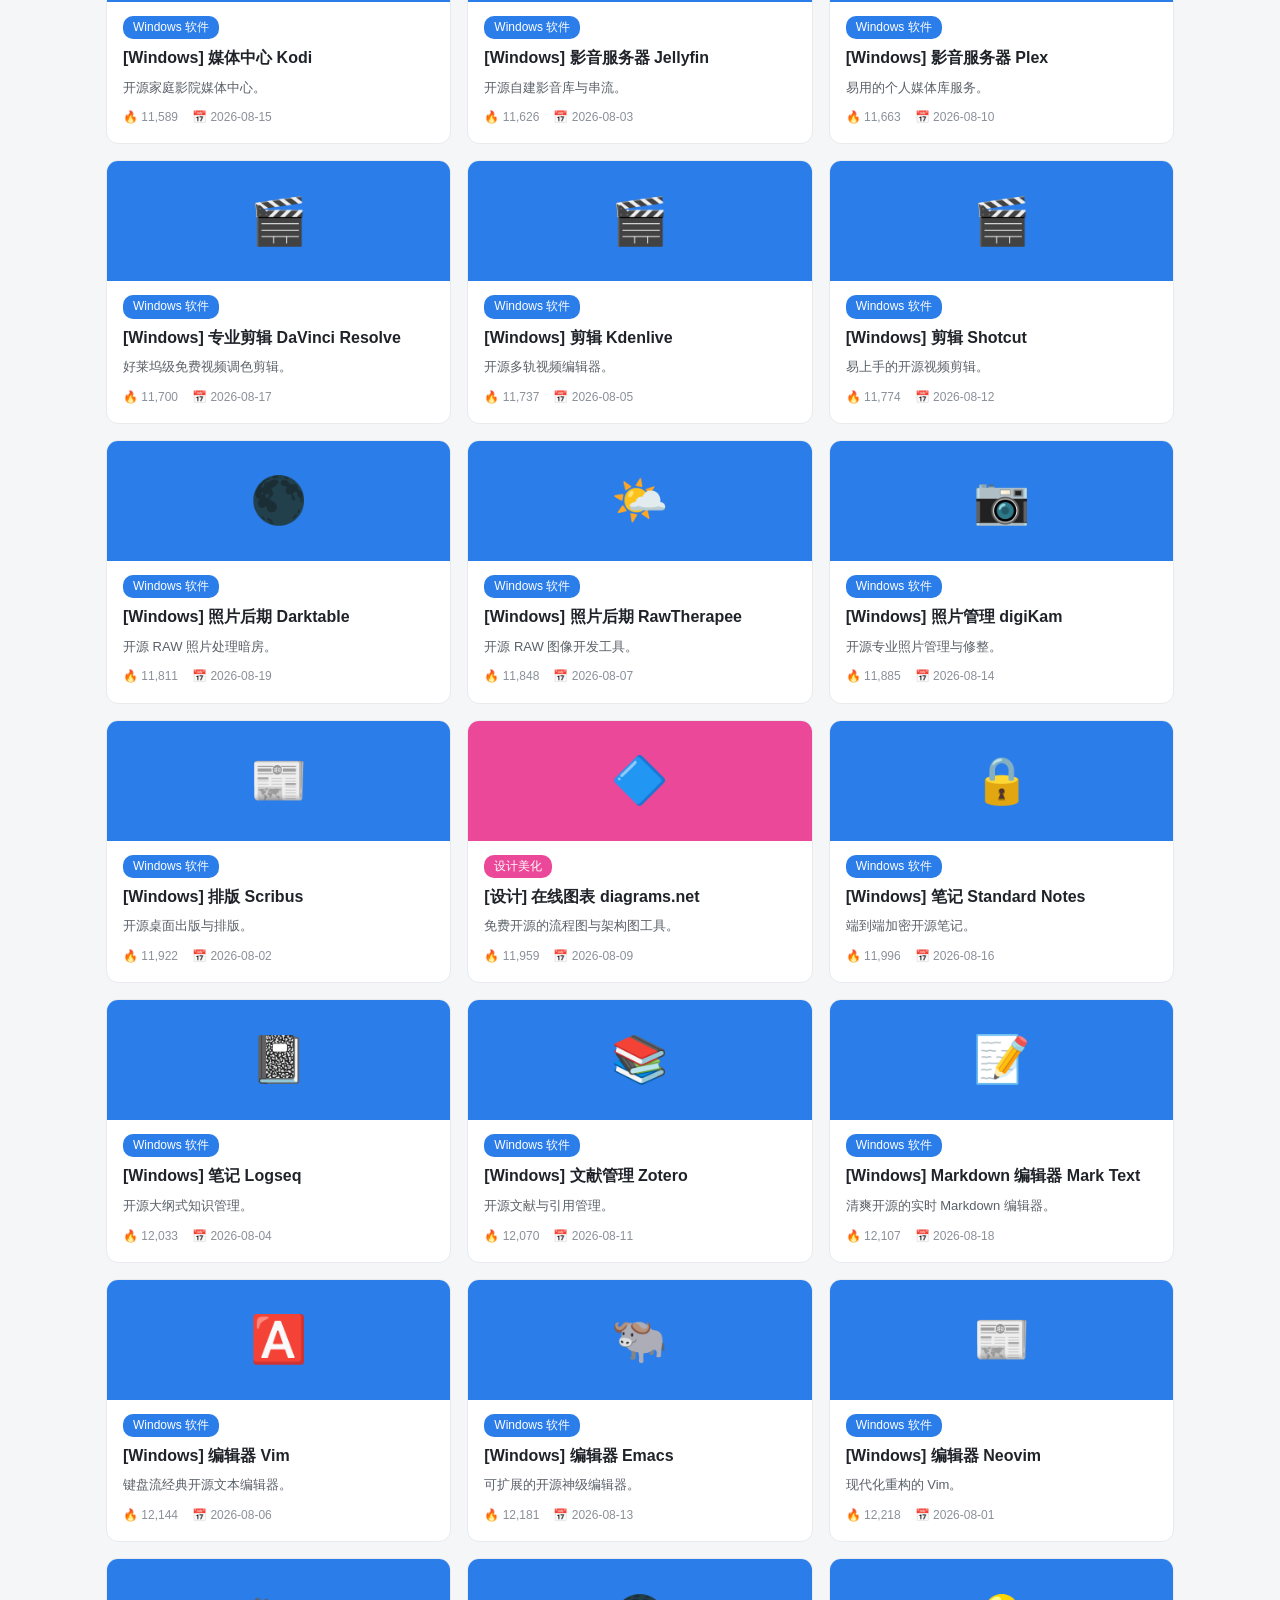
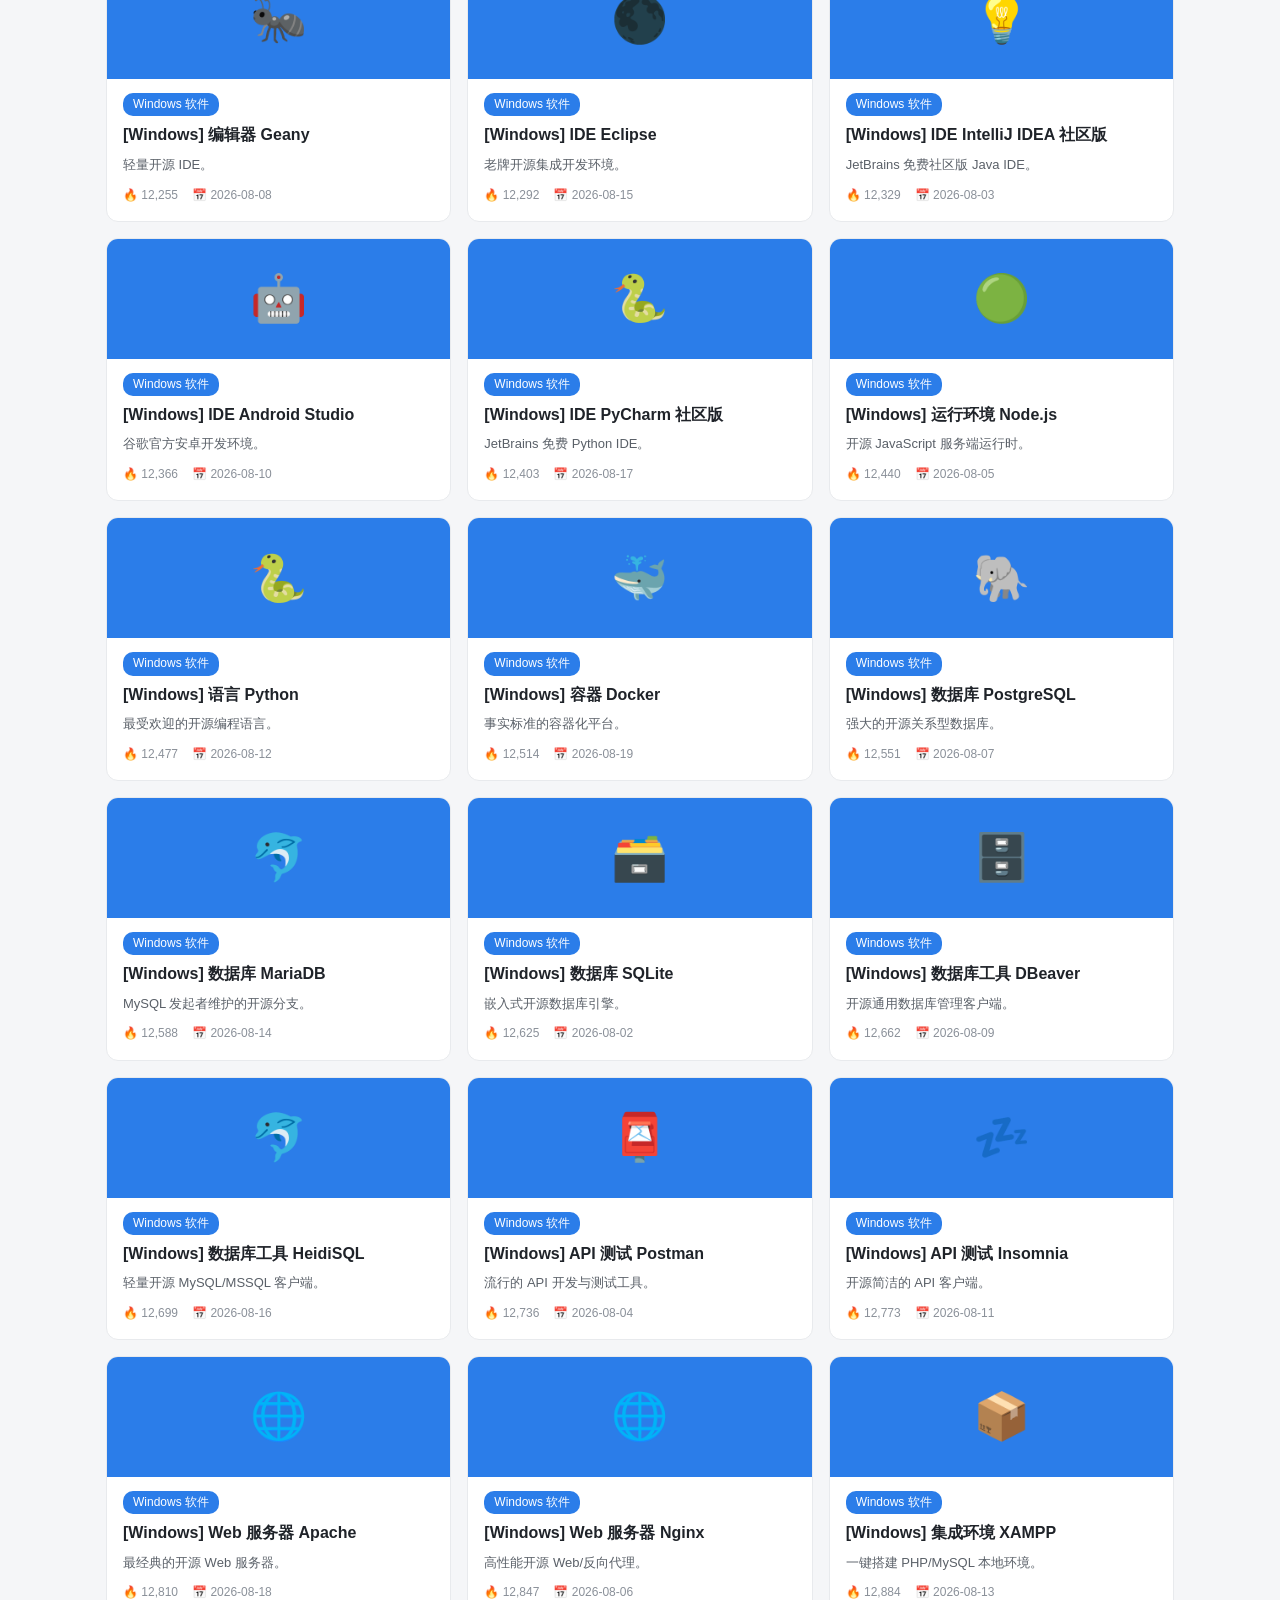
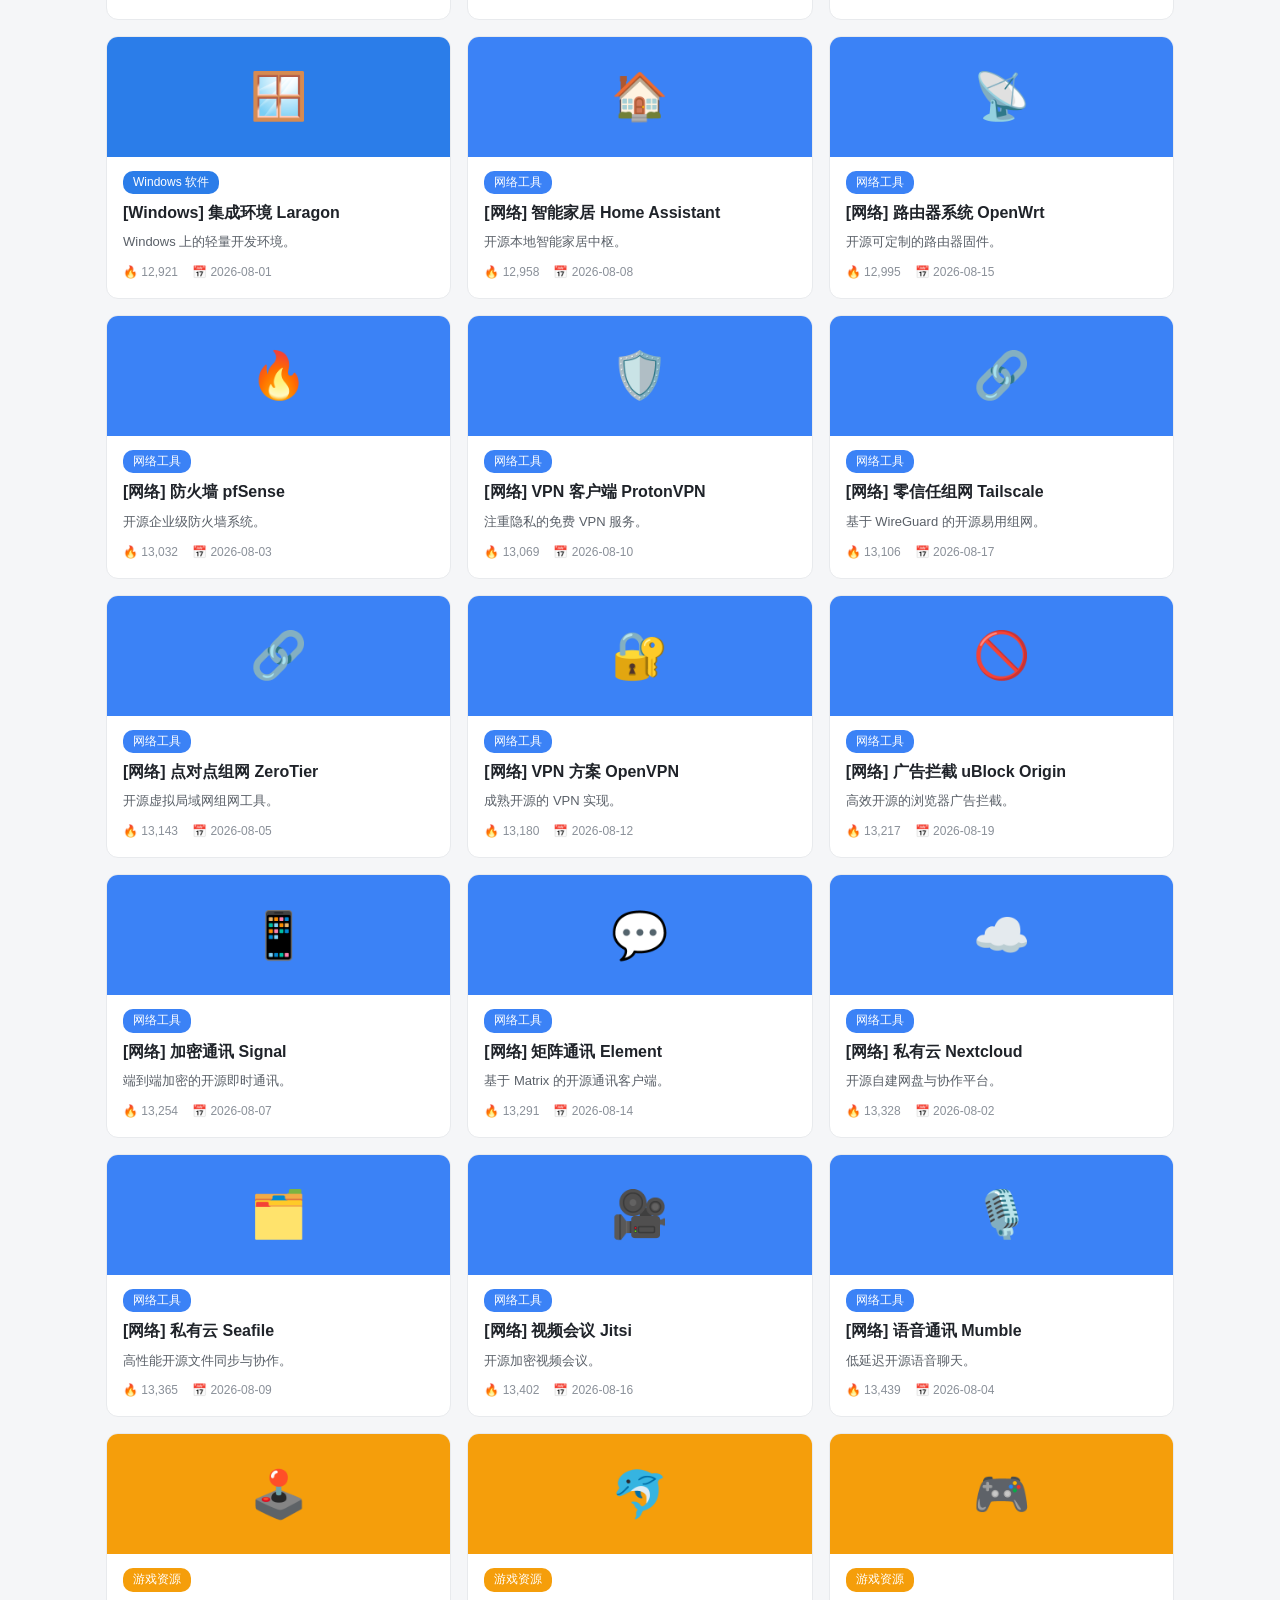
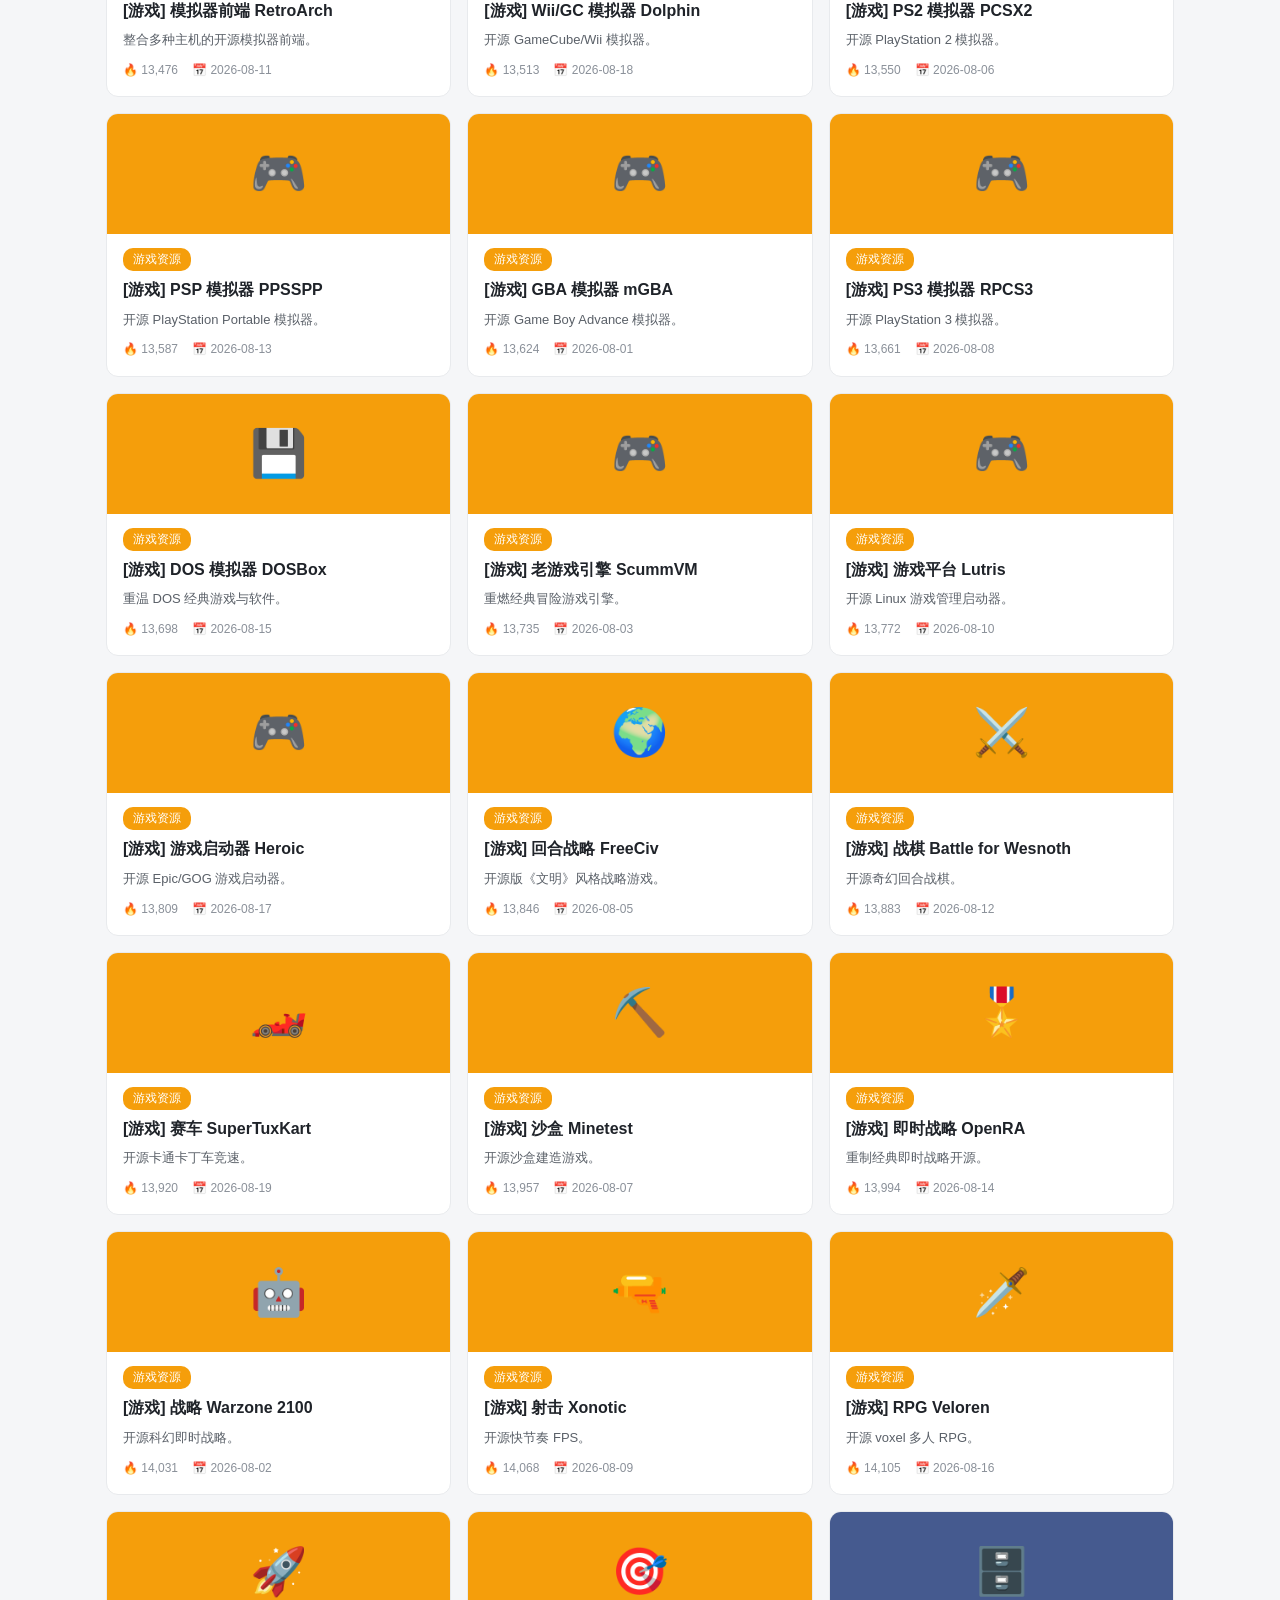
==== commit 0a5648e1: "????????logan ???????????????????? about.html ?????+ ??????" ====
--- a/index.html
+++ b/index.html
@@ -3,11 +3,11 @@
 <head>
   <meta charset="UTF-8">
   <meta name="viewport" content="width=device-width, initial-scale=1.0">
-  <title>软件资源库 - 软件清澈源泉 · 免费开源软件下载与推荐</title>
-  <meta name="description" content="软件资源库（软件清澈源泉）汇集 Windows、macOS、Android、iOS 上的免费、开源、无捆绑软件，附带分类导航、搜索与官网直链，帮你避开捆绑下载站，找到真正好用的工具。">
+  <title>软件资源库 - 软件一定要硬 · 免费开源软件下载与推荐</title>
+  <meta name="description" content="软件资源库（软件一定要硬）汇集 Windows、macOS、Android、iOS 上的免费、开源、无捆绑软件，附带分类导航、搜索与官网直链，帮你避开捆绑下载站，找到真正好用的工具。">
   <meta name="keywords" content="免费软件,开源软件,软件下载,无捆绑,Windows软件,Mac软件,Android软件,办公软件,系统工具,软件推荐">
   <meta name="author" content="软件资源库">
-  <meta property="og:title" content="软件资源库 - 软件清澈源泉 · 免费开源软件下载与推荐">
+  <meta property="og:title" content="软件资源库 - 软件一定要硬 · 免费开源软件下载与推荐">
   <meta property="og:type" content="website">
   <meta property="og:description" content="汇集免费、开源、无捆绑软件，附分类导航、搜索与官网直链。">
   <meta property="og:url" content="http://5344.ccwu.cc/">
@@ -31,7 +31,7 @@
 <body>
   <header class="header">
     <div class="wrap">
-      <div class="logo"><span id="siteName">软件资源库</span><span id="siteSlogan">软件清澈源泉</span></div>
+      <div class="logo"><span id="siteName">软件资源库</span><span id="siteSlogan">软件一定要硬</span></div>
       <nav class="nav">
         <a href="index.html">首页</a>
         <a href="index.html">Windows</a>
@@ -48,6 +48,7 @@
         <a href="index.html">开发</a>
         <a href="index.html">游戏</a>
         <a href="vip.html">会员/资源包</a>
+        <a href="about.html">关注</a>
       </nav>
     </div>
   </header>
@@ -73,5 +74,15 @@
   <script>document.getElementById("year").textContent = new Date().getFullYear();</script>
   <script src="assets/data.js"></script>
   <script src="assets/app.js"></script>
+  <a class="follow-fab" href="about.html" title="关注公众号 / 小红书" aria-label="关注我们">
+    <span class="follow-fab-ico">📲</span>
+    <span class="follow-fab-txt">关注</span>
+  </a>
+  <style>
+    .follow-fab{position:fixed;right:18px;bottom:18px;display:flex;align-items:center;gap:6px;padding:10px 16px;border-radius:999px;background:linear-gradient(135deg,#ff2e4d,#ff8a3d);color:#fff;font-weight:600;font-size:14px;text-decoration:none;box-shadow:0 6px 18px rgba(255,46,77,.35);z-index:9999;transition:transform .15s}
+    .follow-fab:hover{transform:translateY(-2px);color:#fff}
+    .follow-fab-ico{font-size:18px}
+    @media(max-width:520px){.follow-fab-txt{display:none}.follow-fab{padding:10px 14px}}
+  </style>
 </body>
 </html>
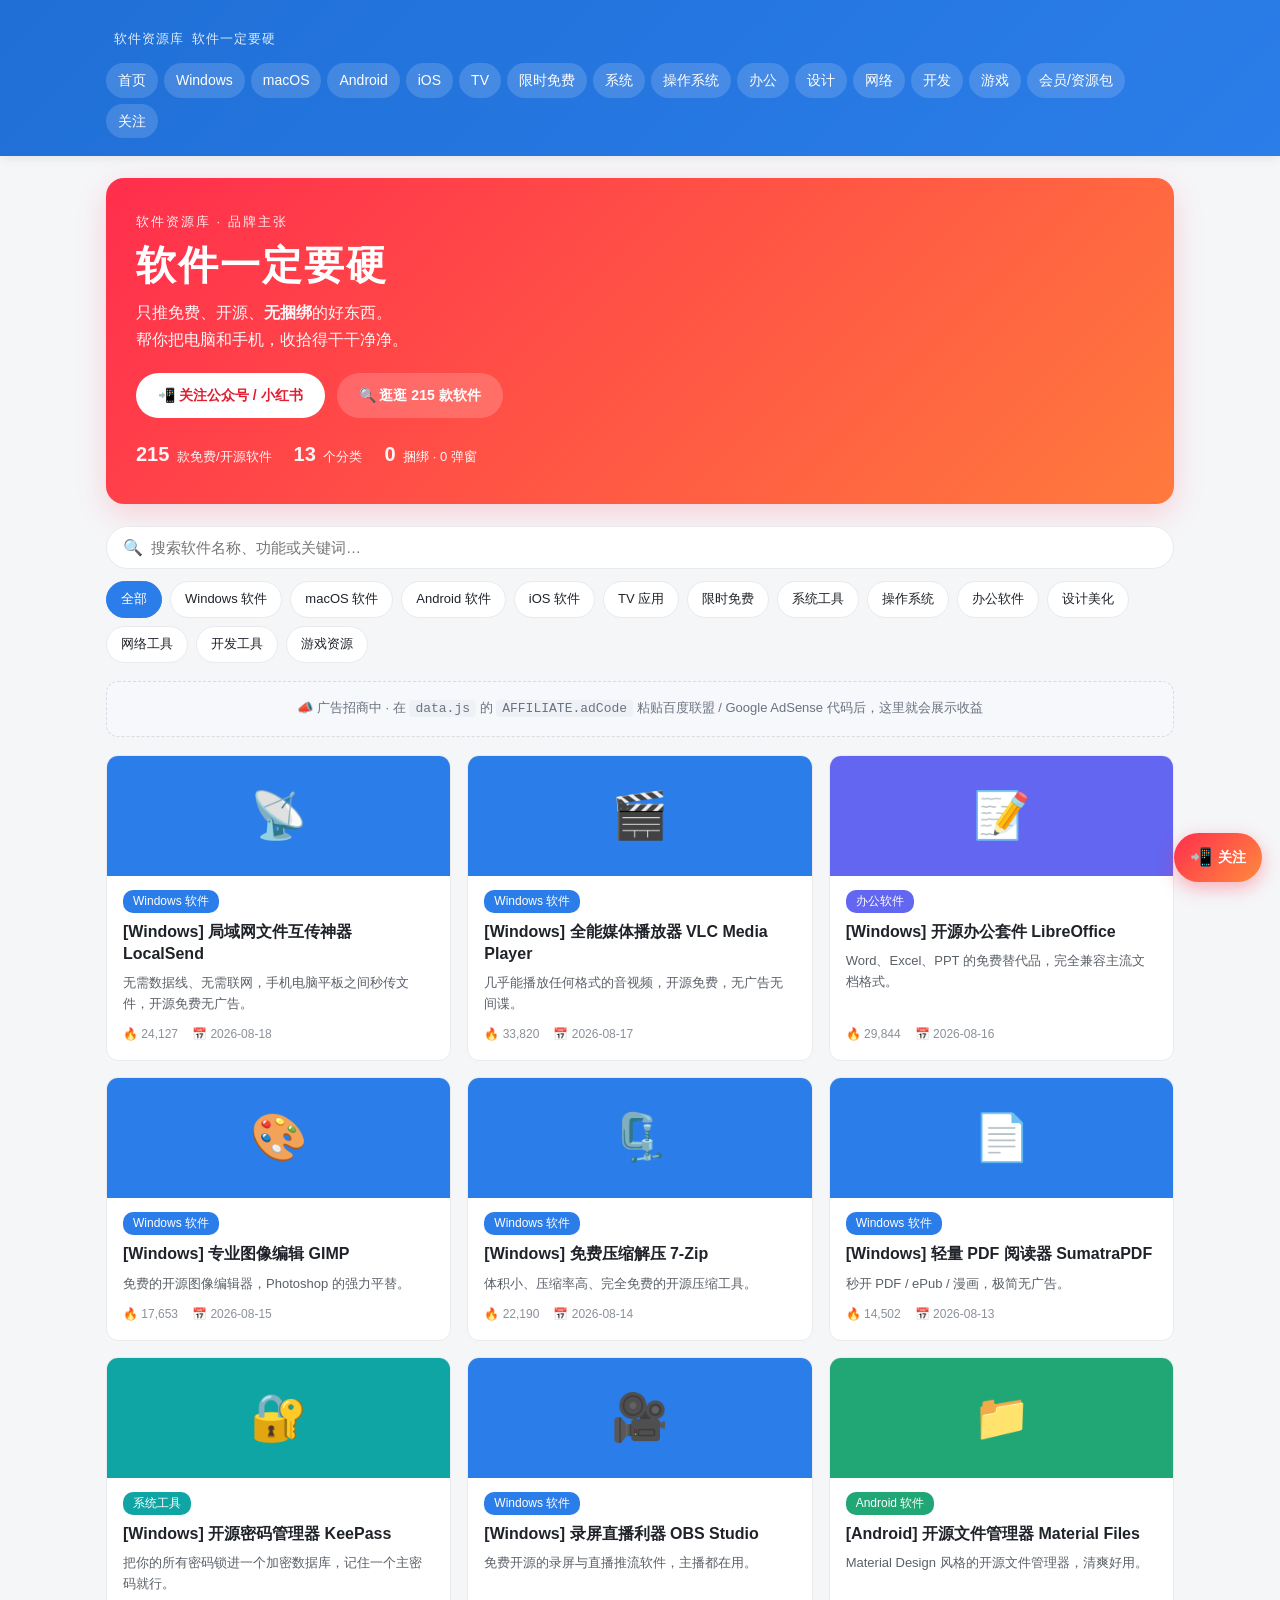
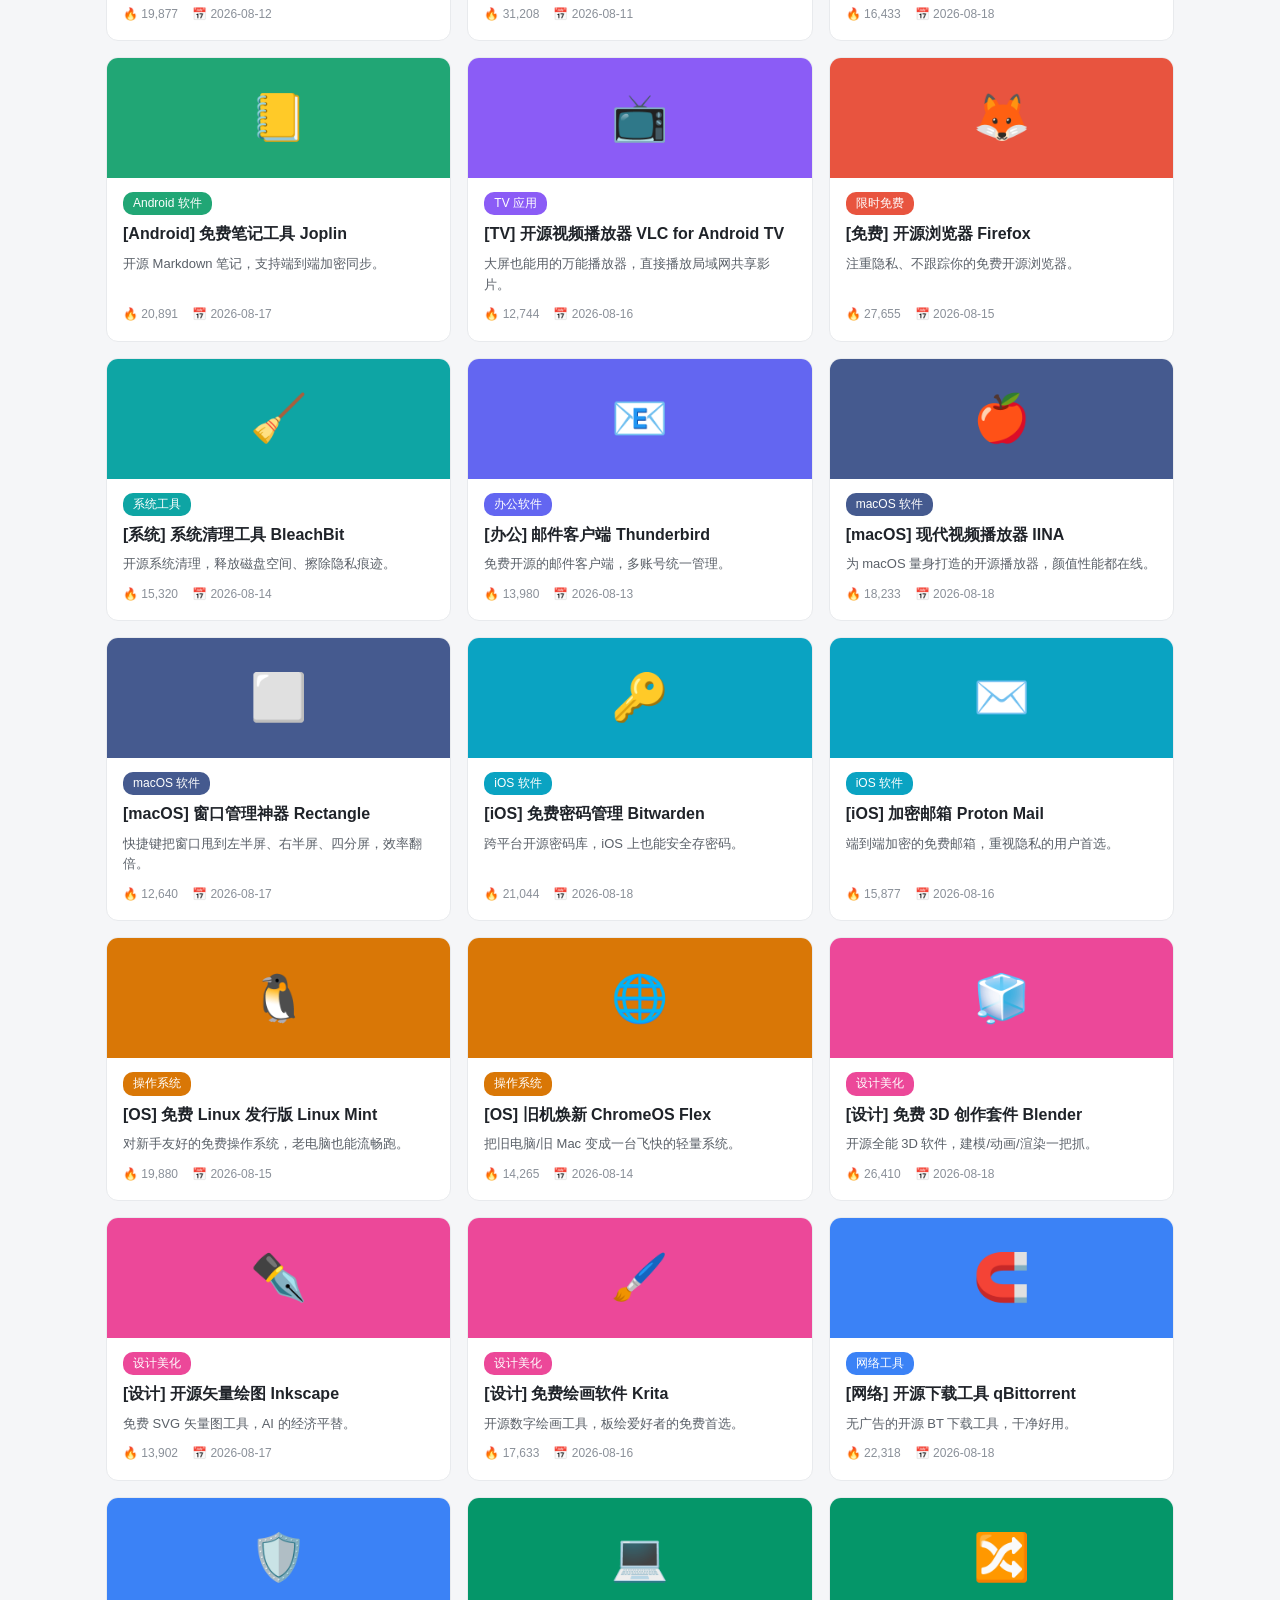
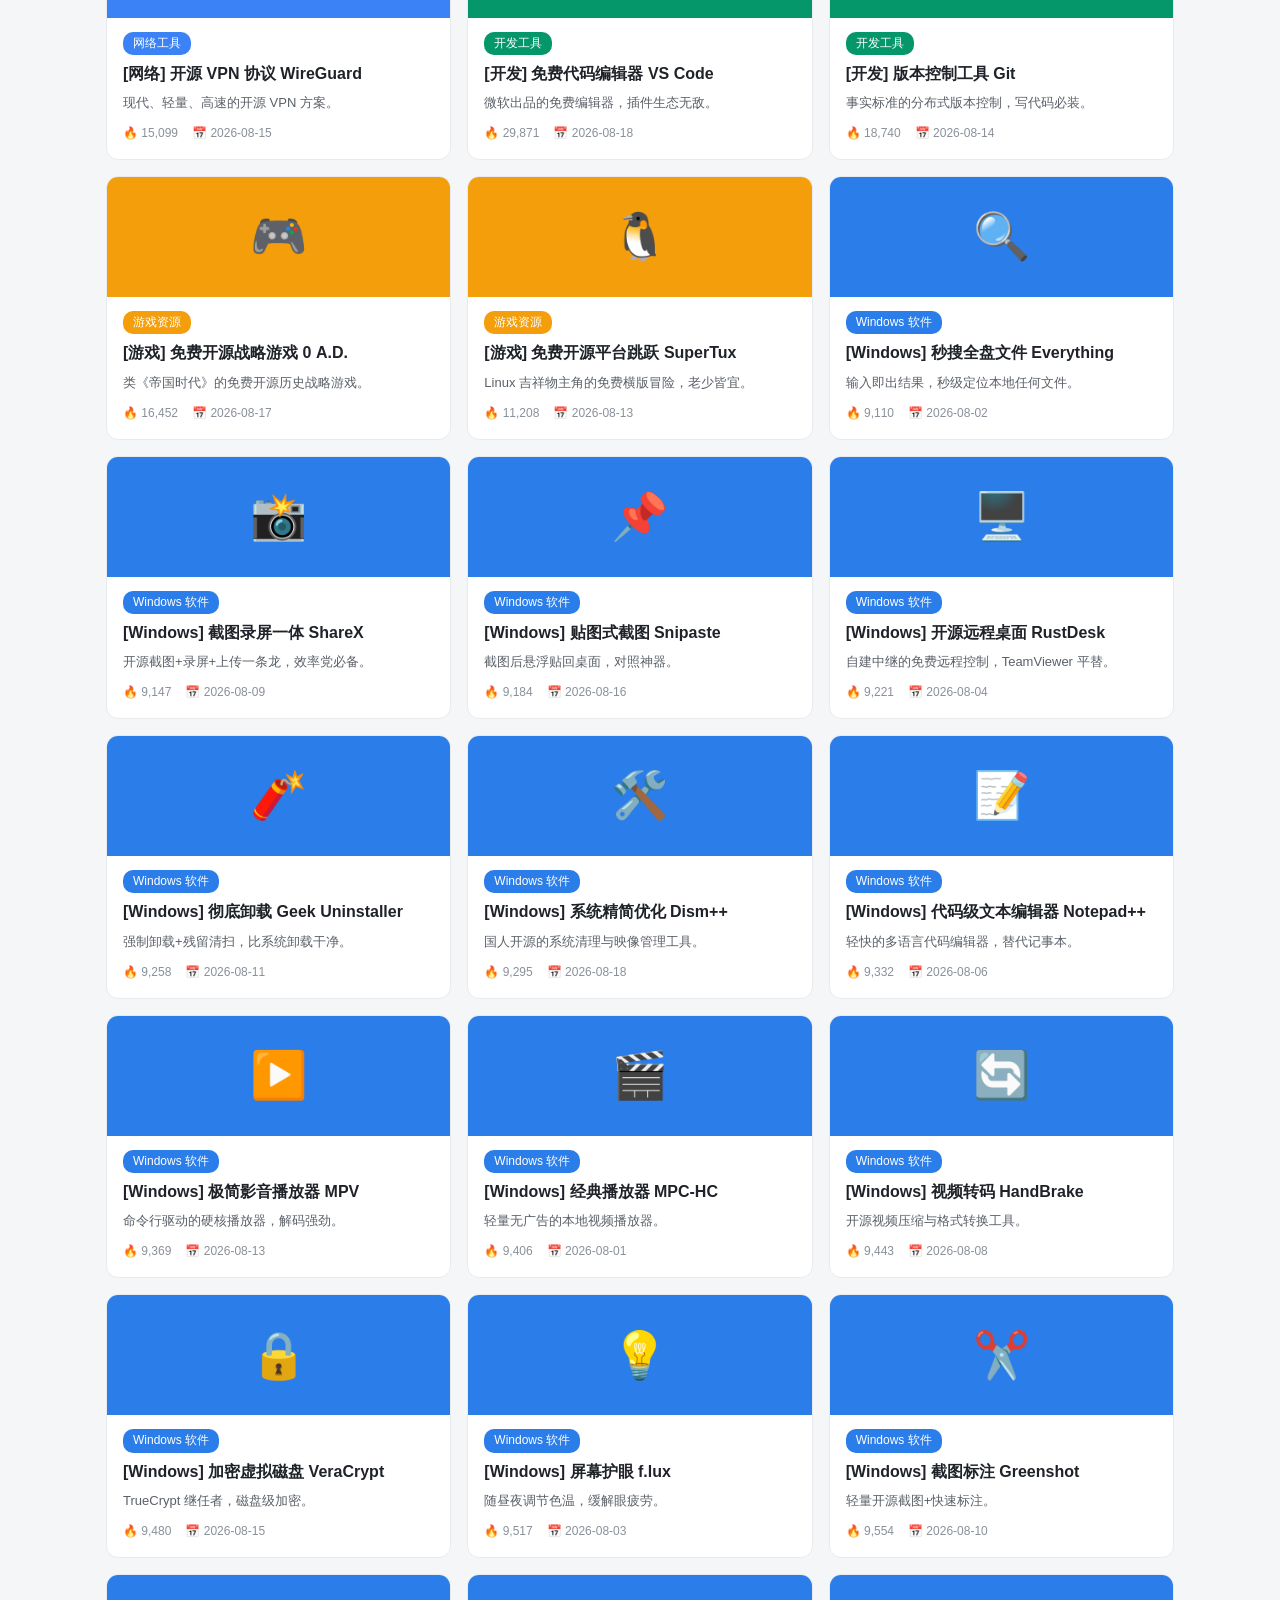
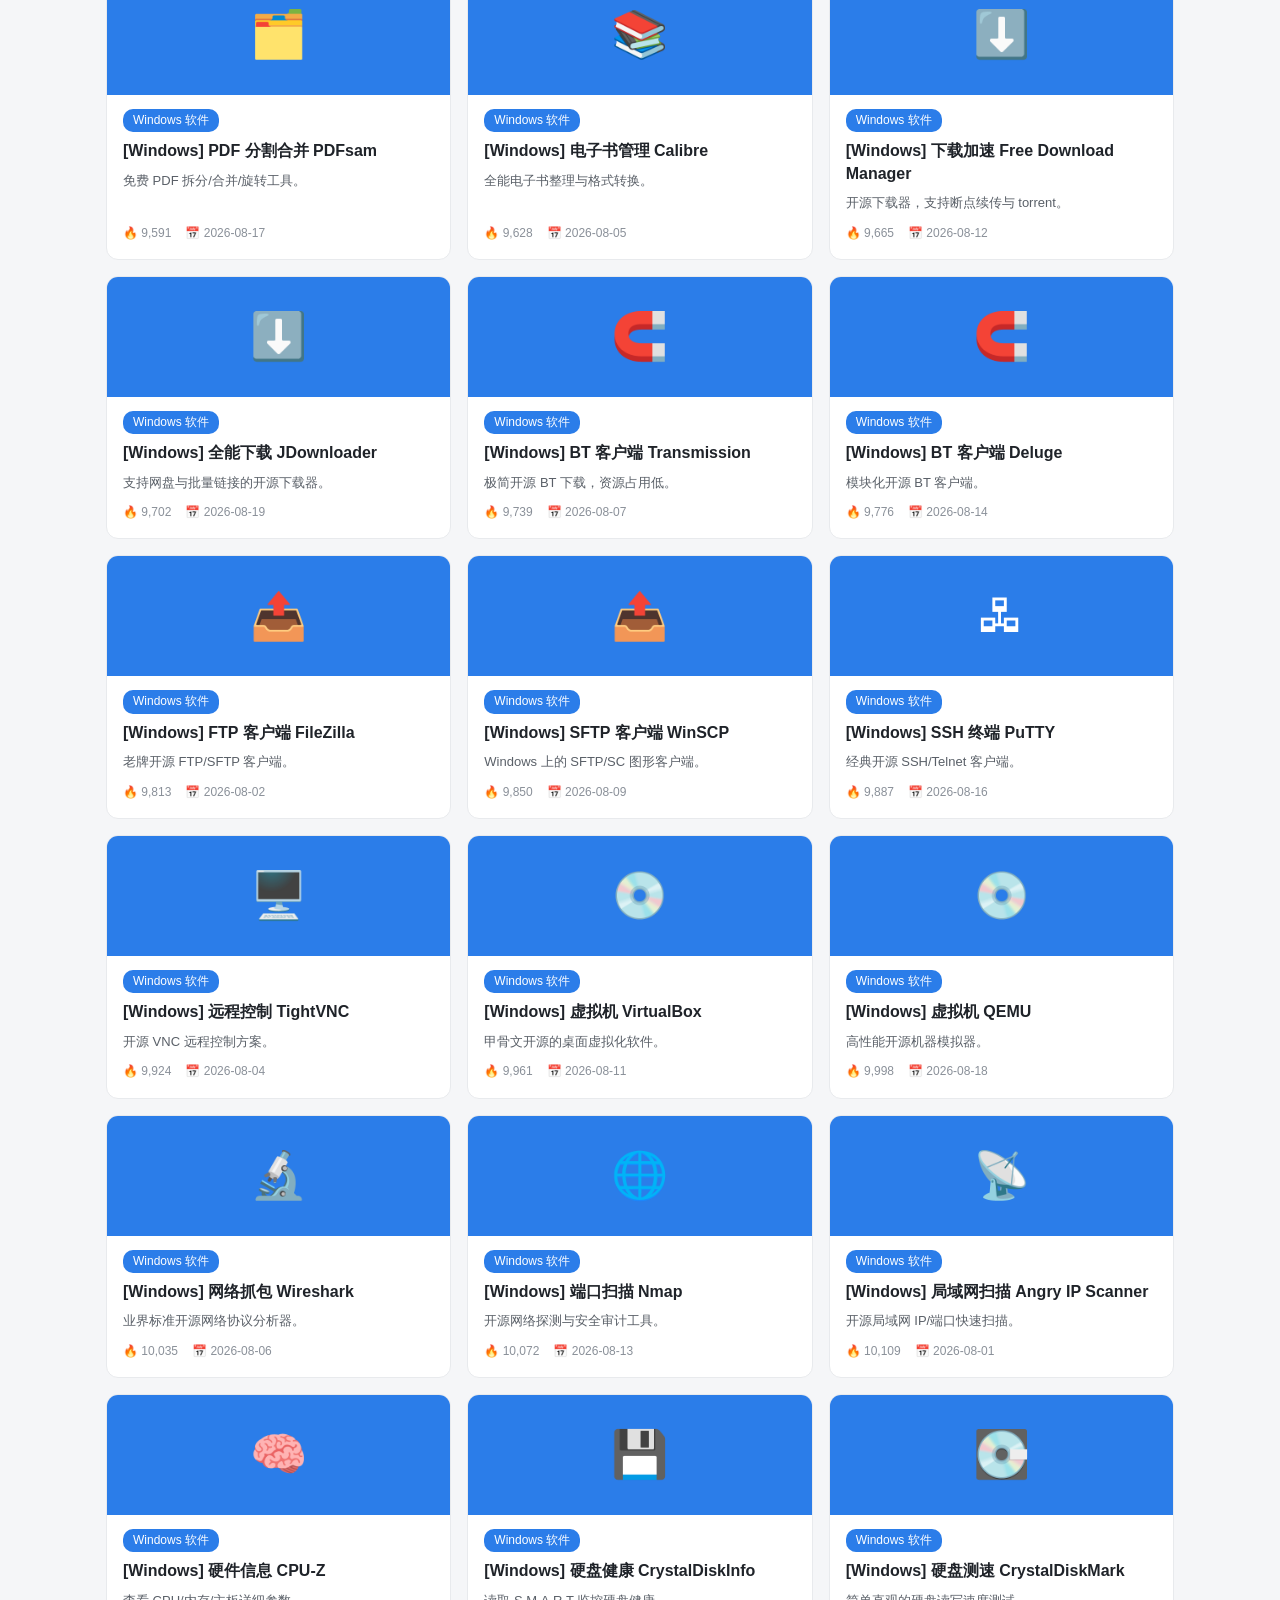
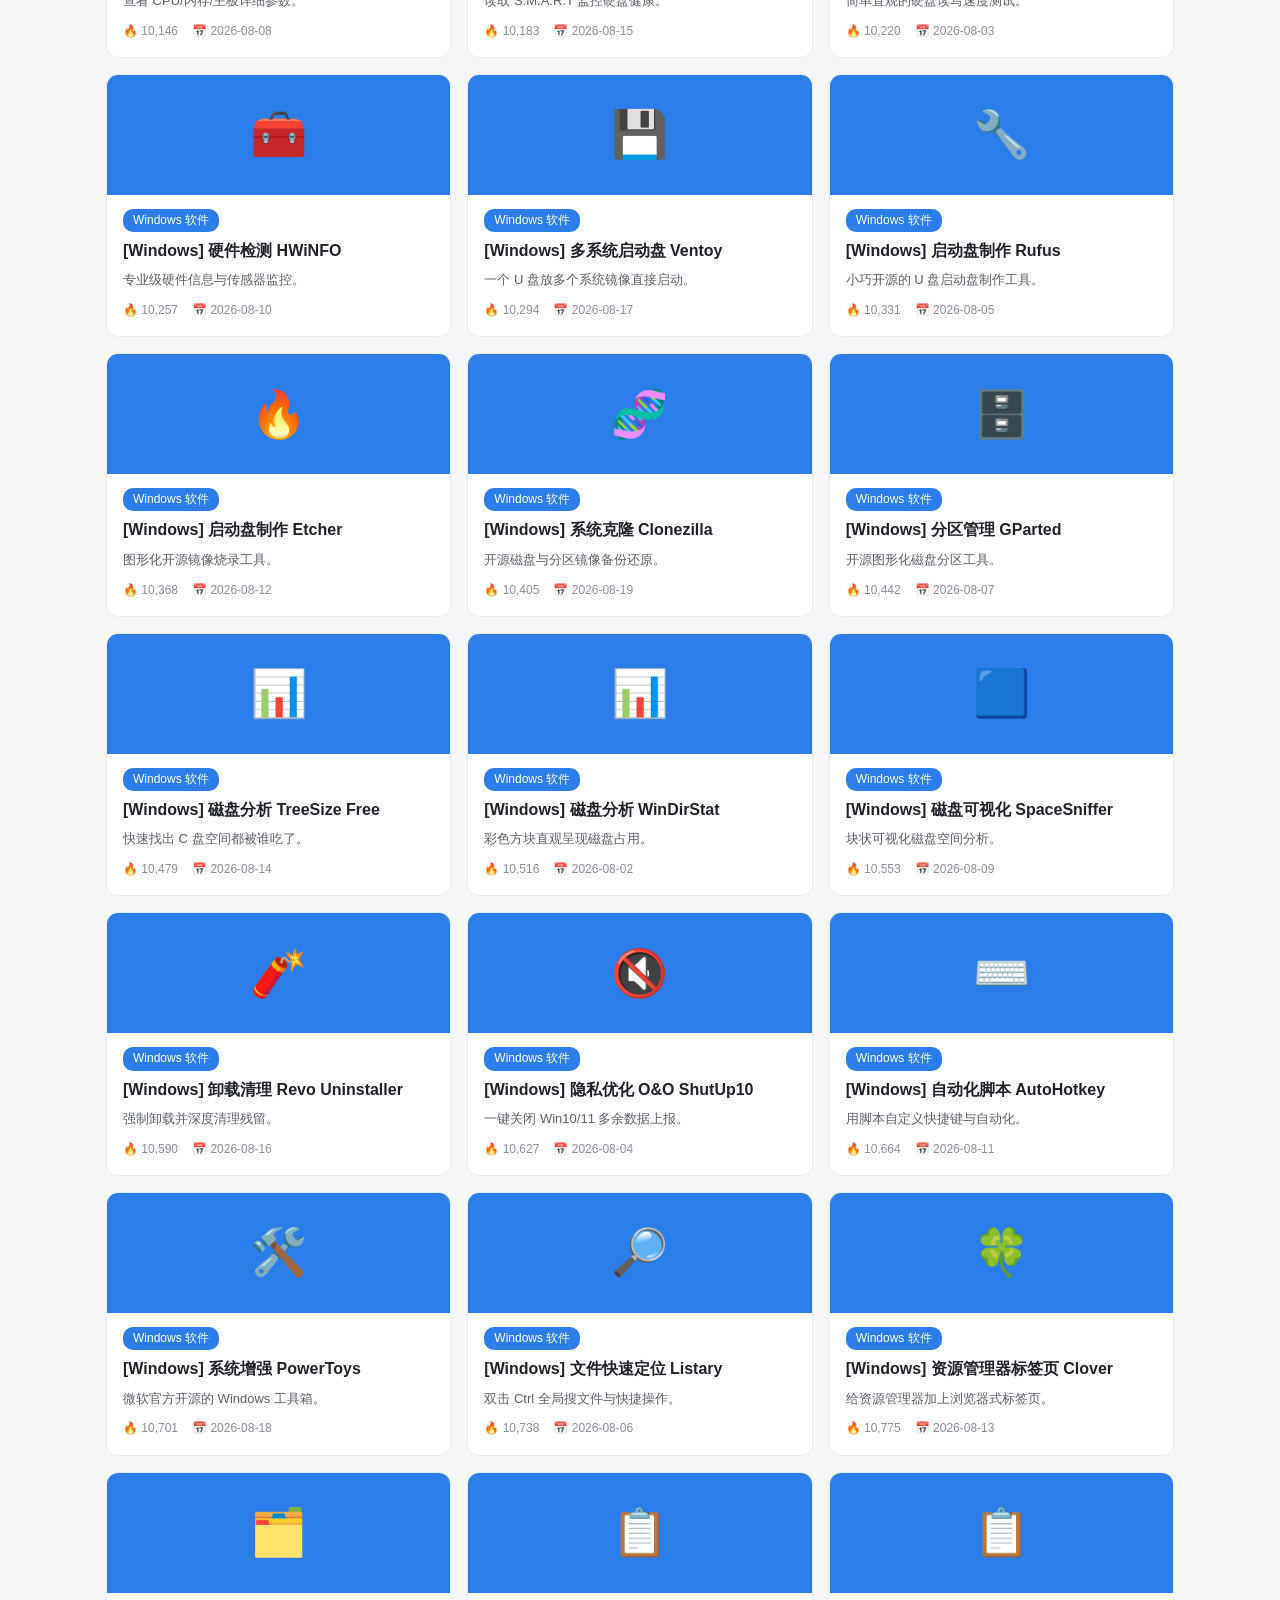
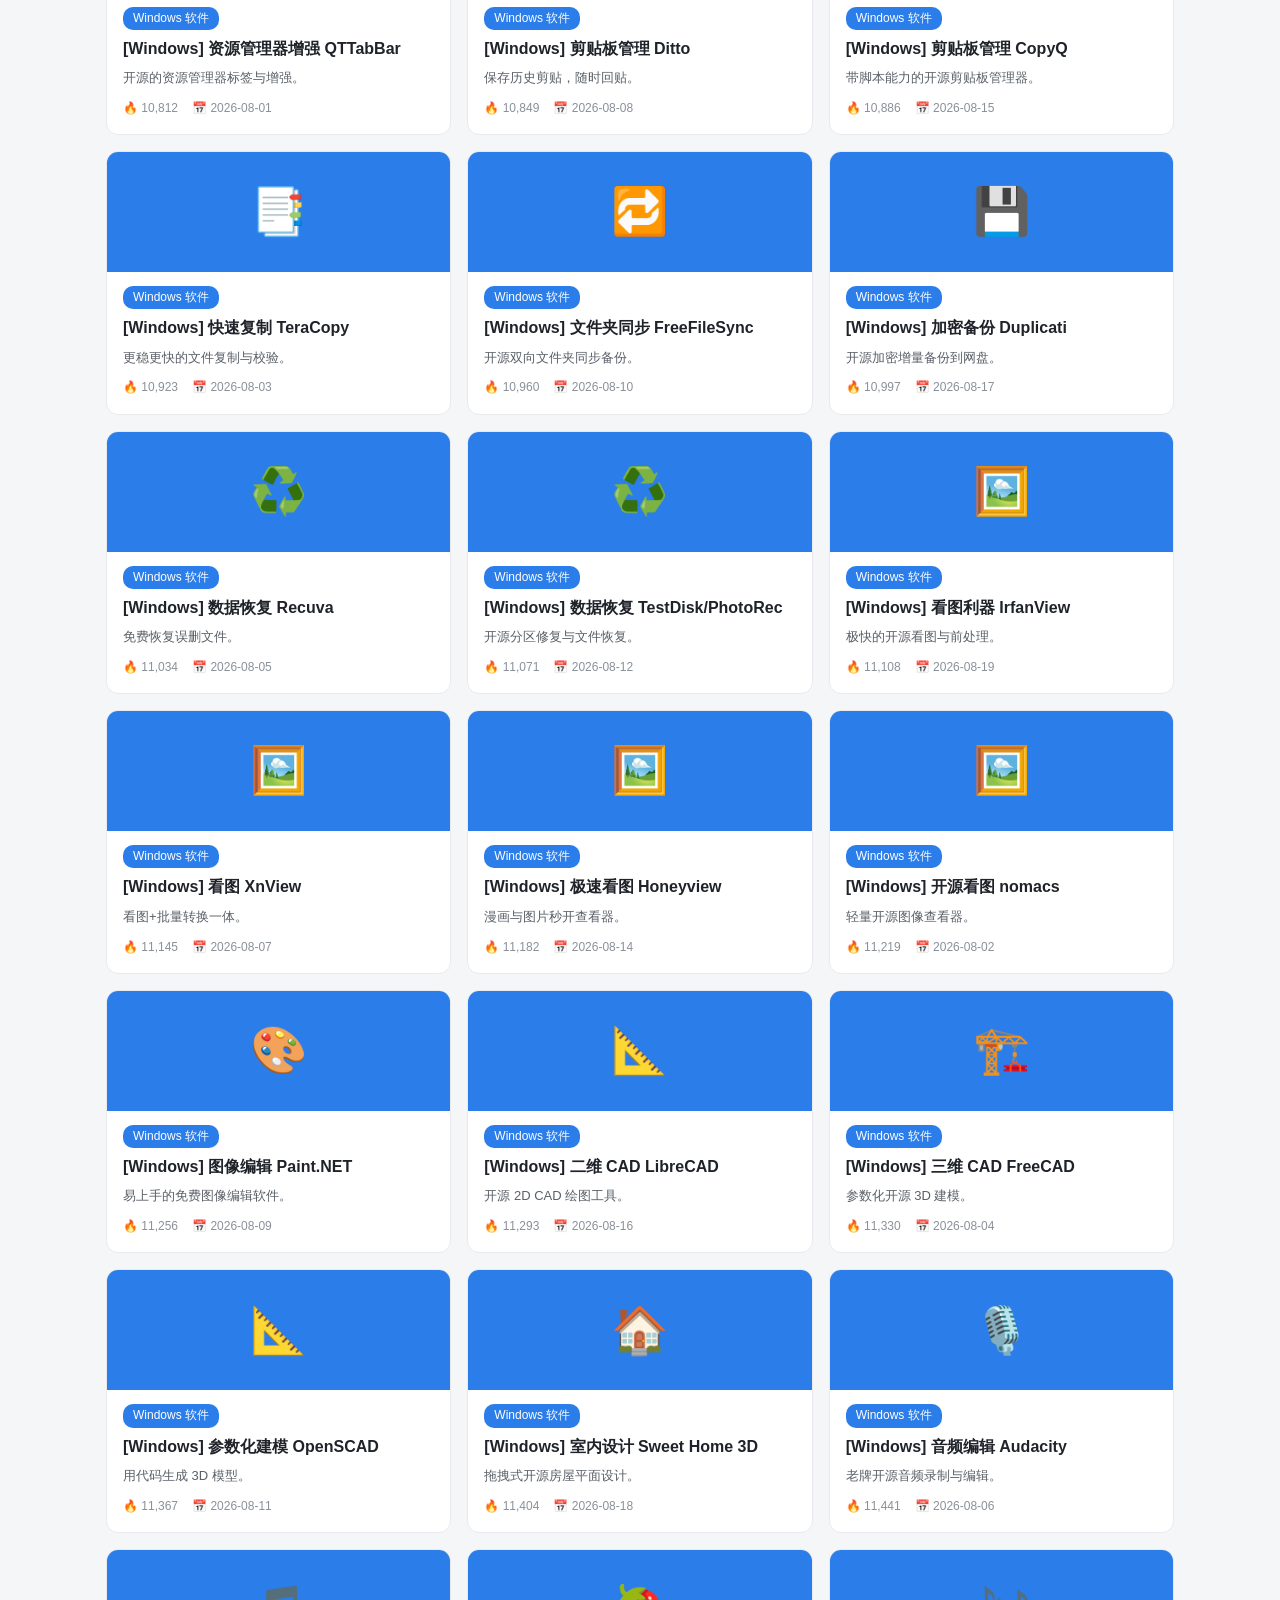
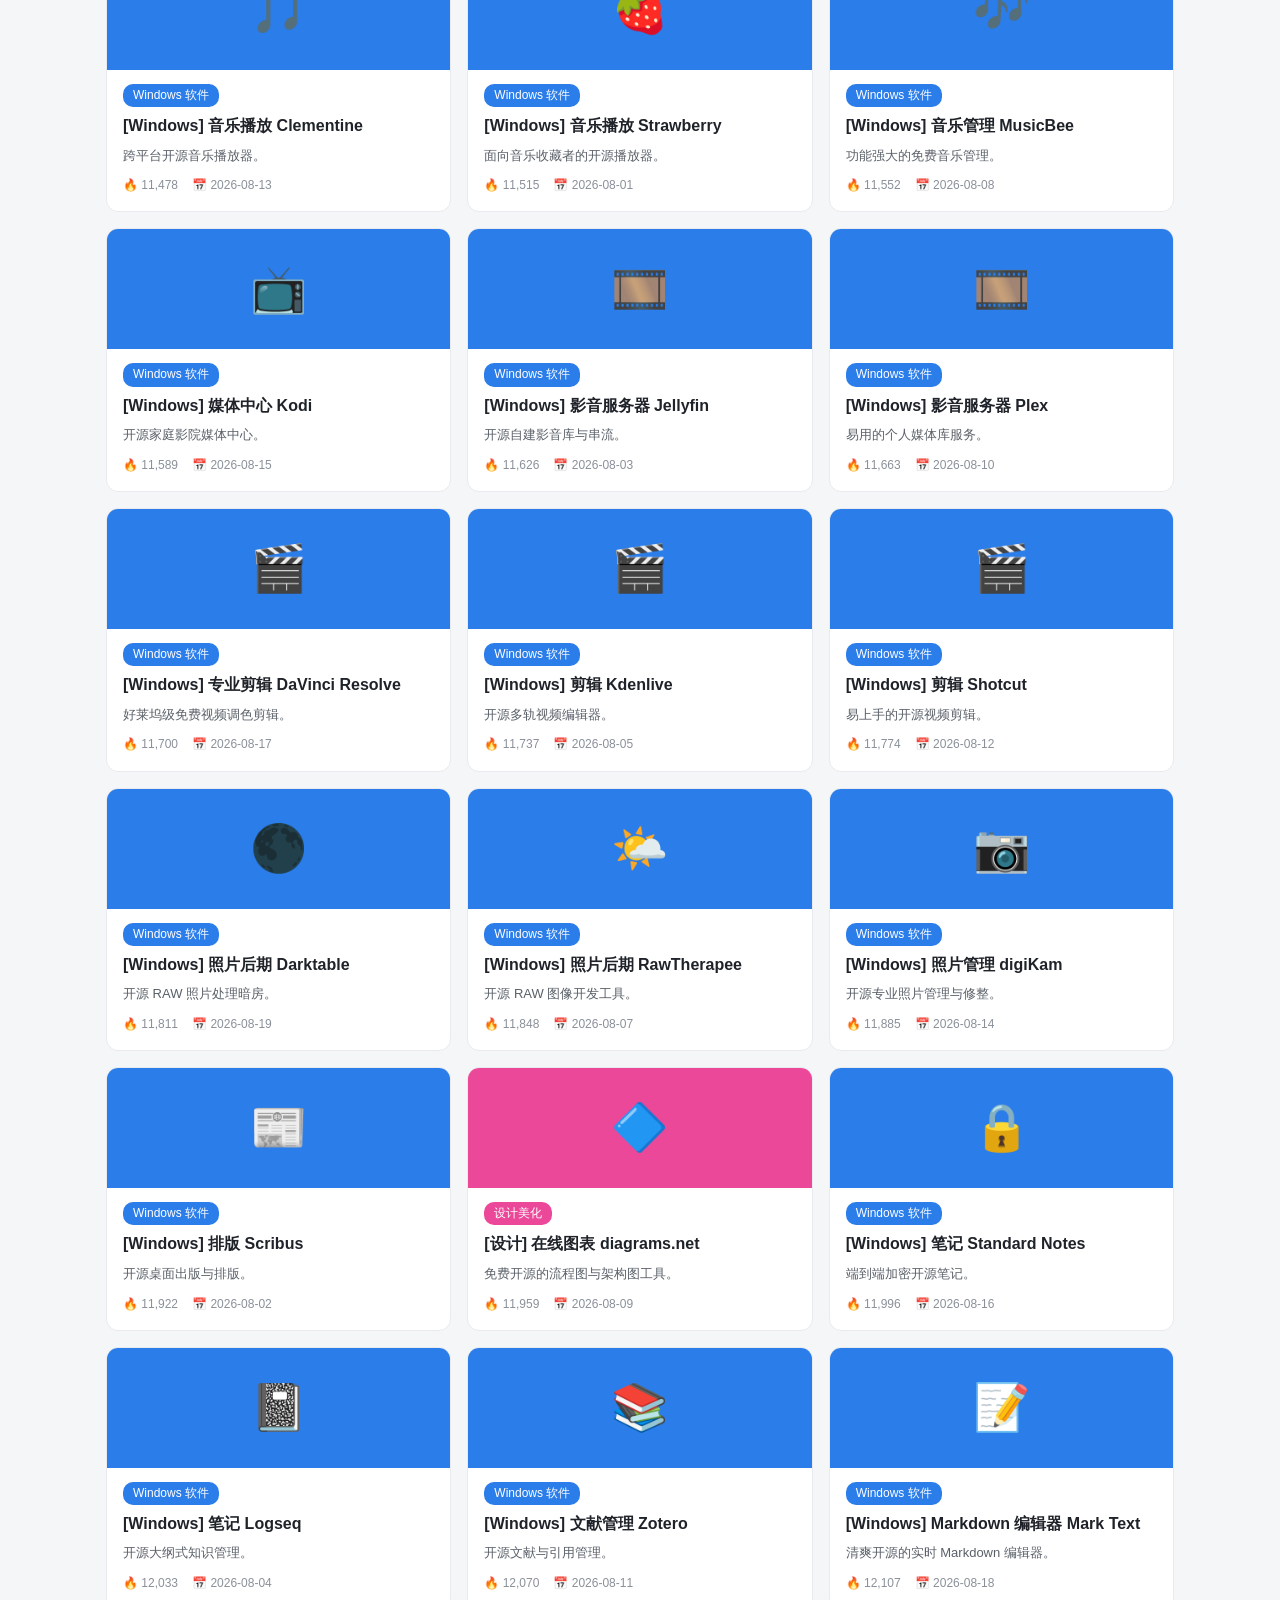
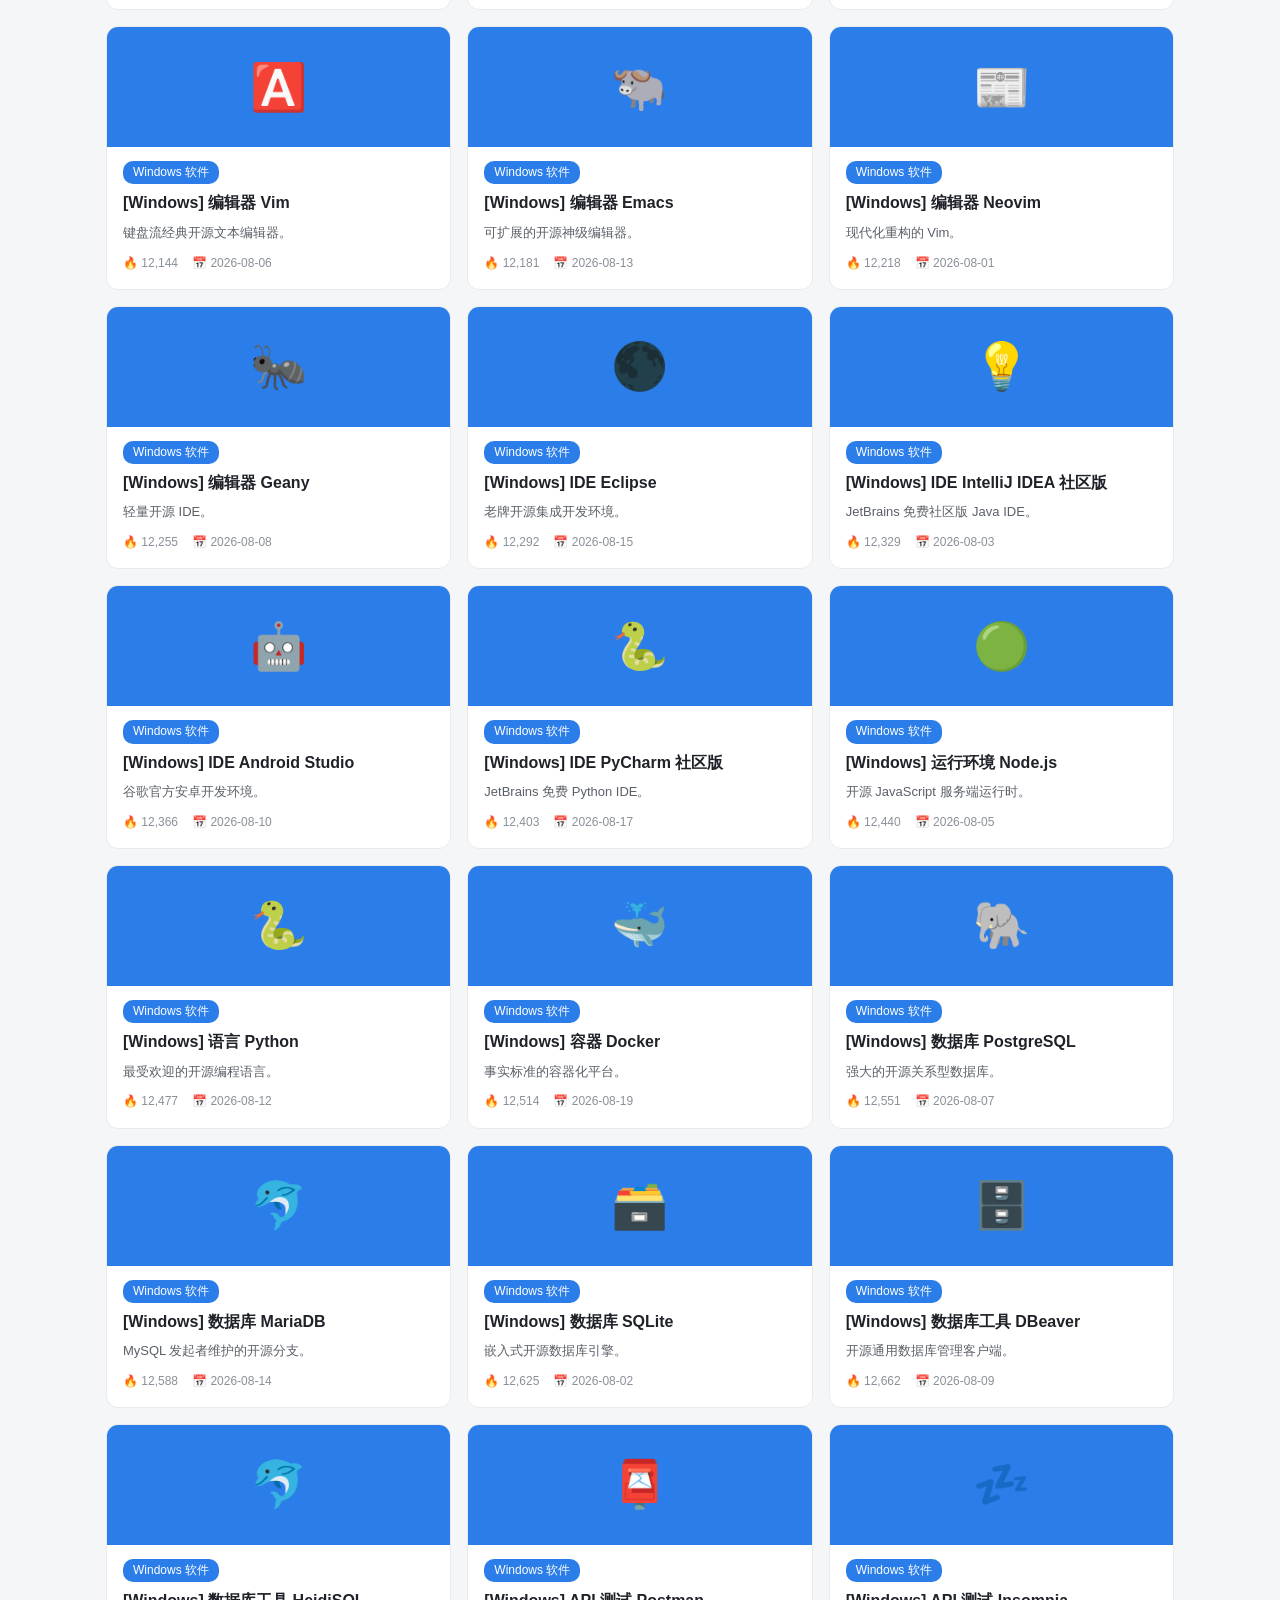
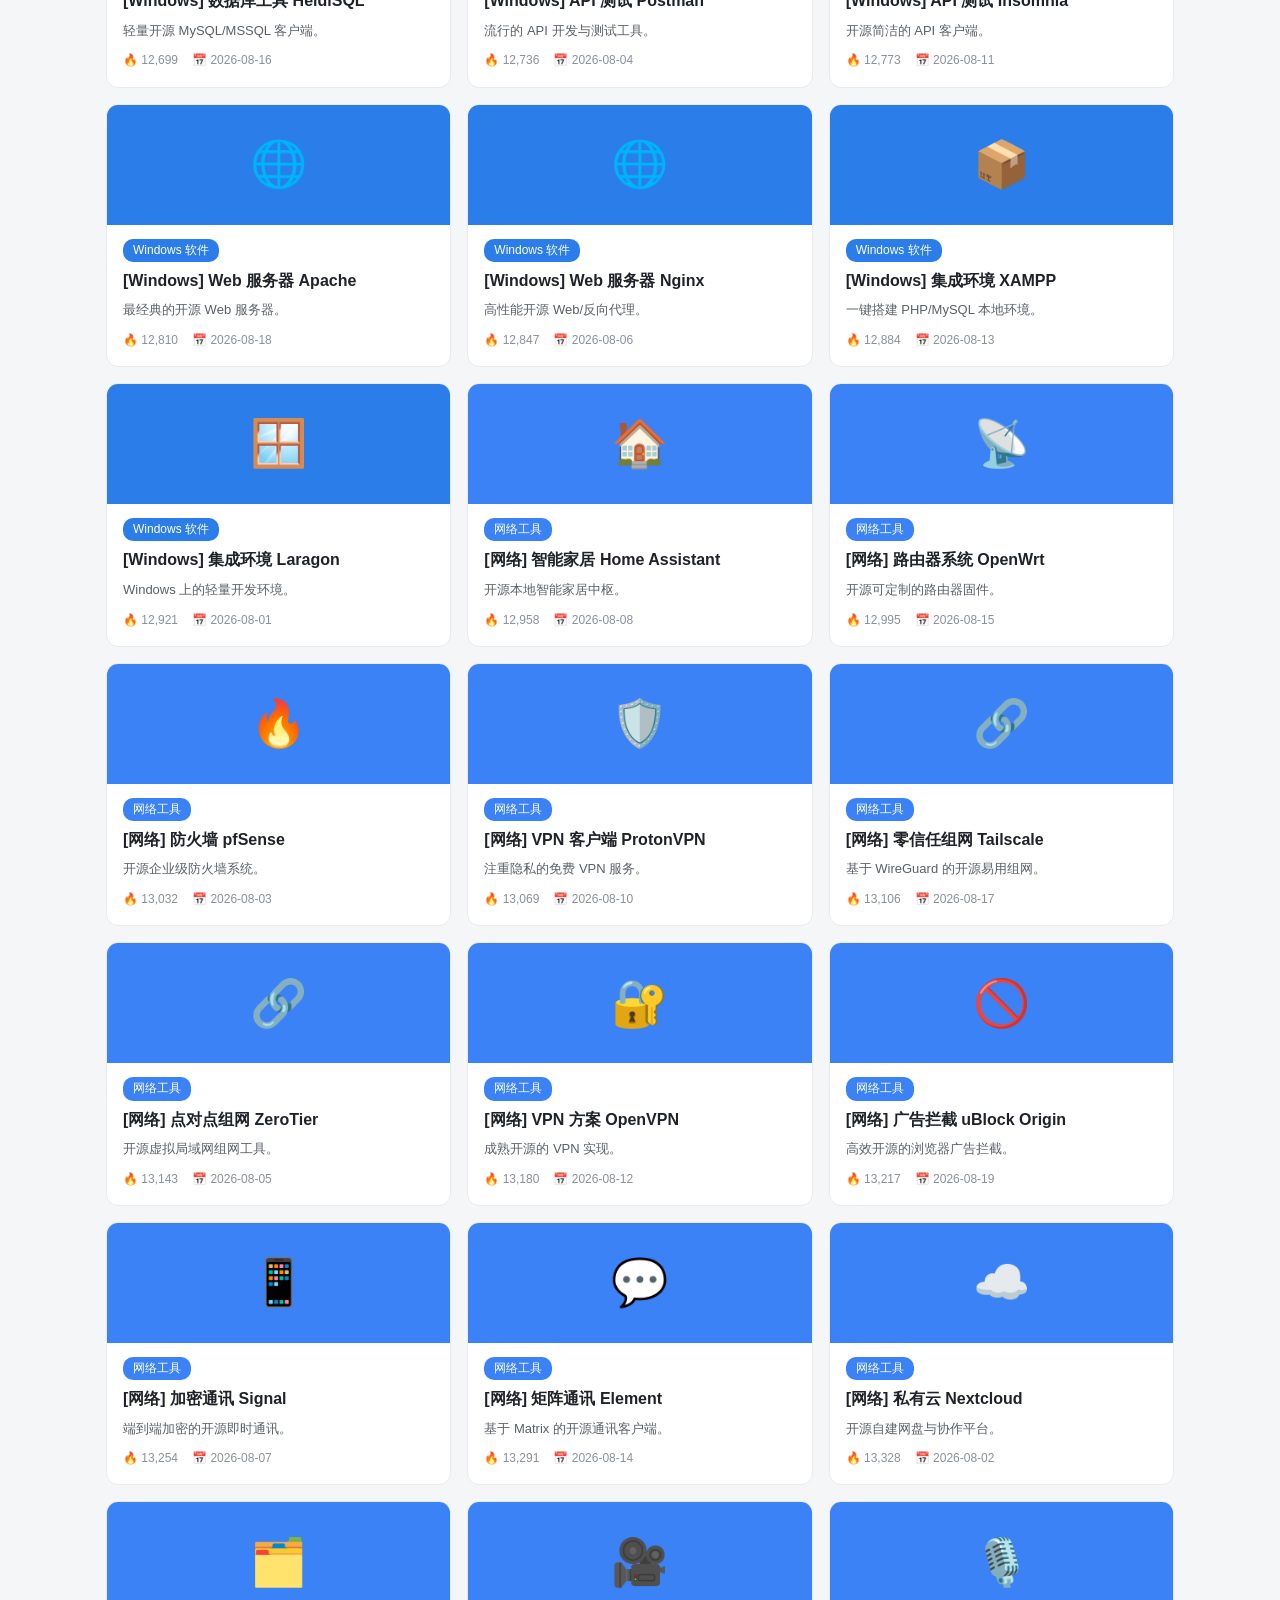
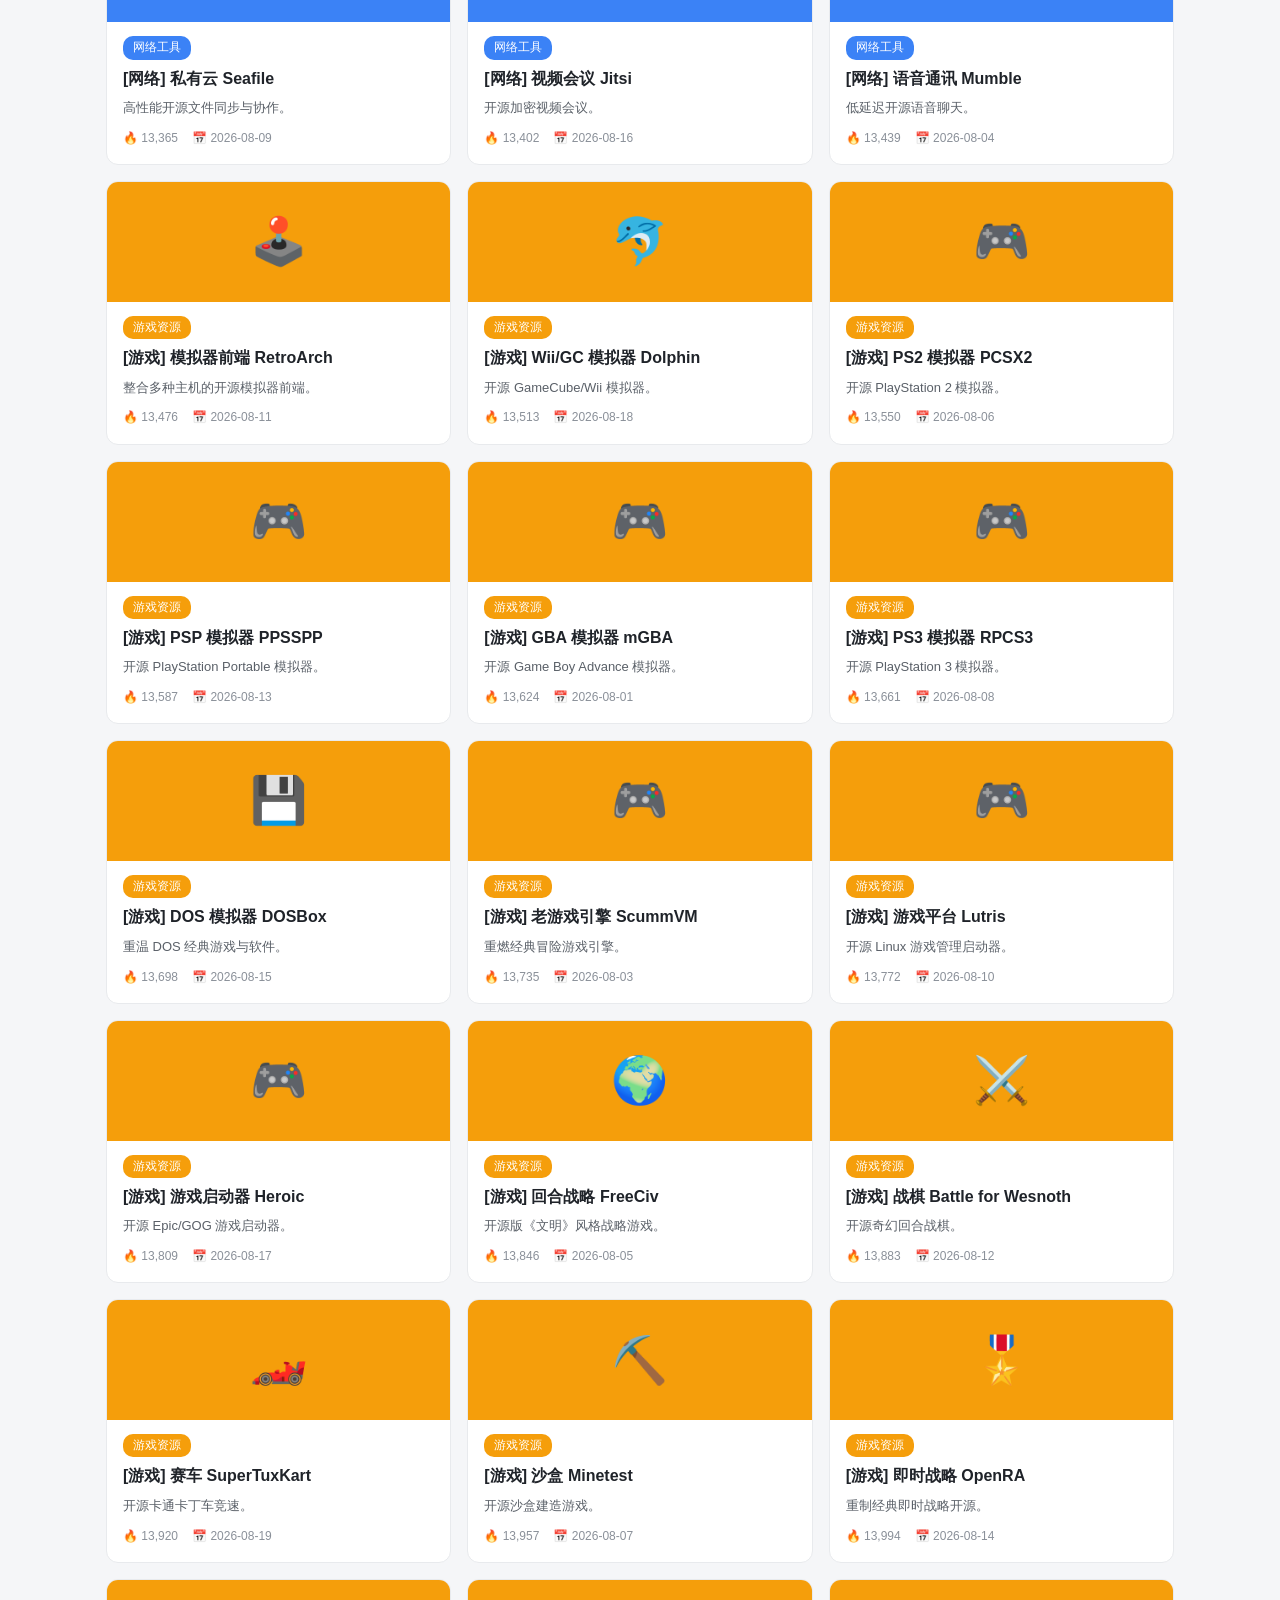
==== commit dabc9dae: "site: add brand-hero + wire data-more.js" ====
--- a/index.html
+++ b/index.html
@@ -1,88 +1,119 @@
-<!DOCTYPE html>
-<html lang="zh-CN">
-<head>
-  <meta charset="UTF-8">
-  <meta name="viewport" content="width=device-width, initial-scale=1.0">
-  <title>软件资源库 - 软件一定要硬 · 免费开源软件下载与推荐</title>
-  <meta name="description" content="软件资源库（软件一定要硬）汇集 Windows、macOS、Android、iOS 上的免费、开源、无捆绑软件，附带分类导航、搜索与官网直链，帮你避开捆绑下载站，找到真正好用的工具。">
-  <meta name="keywords" content="免费软件,开源软件,软件下载,无捆绑,Windows软件,Mac软件,Android软件,办公软件,系统工具,软件推荐">
-  <meta name="author" content="软件资源库">
-  <meta property="og:title" content="软件资源库 - 软件一定要硬 · 免费开源软件下载与推荐">
-  <meta property="og:type" content="website">
-  <meta property="og:description" content="汇集免费、开源、无捆绑软件，附分类导航、搜索与官网直链。">
-  <meta property="og:url" content="http://5344.ccwu.cc/">
-  <link rel="canonical" href="http://5344.ccwu.cc/">
-  <link rel="stylesheet" href="assets/style.css">
-  <script type="application/ld+json">
-  {
-    "@context": "https://schema.org",
-    "@type": "WebSite",
-    "name": "软件资源库",
-    "url": "http://5344.ccwu.cc/",
-    "description": "汇集免费、开源、无捆绑软件的静态资源站。",
-    "potentialAction": {
-      "@type": "SearchAction",
-      "target": "http://5344.ccwu.cc/index.html?q={search_term_string}",
-      "query-input": "required name=search_term_string"
-    }
-  }
-  </script>
-</head>
-<body>
-  <header class="header">
-    <div class="wrap">
-      <div class="logo"><span id="siteName">软件资源库</span><span id="siteSlogan">软件一定要硬</span></div>
-      <nav class="nav">
-        <a href="index.html">首页</a>
-        <a href="index.html">Windows</a>
-        <a href="index.html">macOS</a>
-        <a href="index.html">Android</a>
-        <a href="index.html">iOS</a>
-        <a href="index.html">TV</a>
-        <a href="index.html">限时免费</a>
-        <a href="index.html">系统</a>
-        <a href="index.html">操作系统</a>
-        <a href="index.html">办公</a>
-        <a href="index.html">设计</a>
-        <a href="index.html">网络</a>
-        <a href="index.html">开发</a>
-        <a href="index.html">游戏</a>
-        <a href="vip.html">会员/资源包</a>
-        <a href="about.html">关注</a>
-      </nav>
-    </div>
-  </header>
-
-  <main class="wrap">
-    <div class="toolbar">
-      <div class="search">
-        <span class="ico">🔍</span>
-        <input id="search" type="text" placeholder="搜索软件名称、功能或关键词…">
-      </div>
-      <div class="filters" id="filters"></div>
-    </div>
-    <div class="ad-slot" id="adBox"></div>
-    <div class="grid" id="grid"></div>
-  </main>
-
-  <footer class="footer">
-    <p>© <span id="year"></span> 软件资源库 · 本站为静态演示站点，内容由站长自行维护</p>
-    <p style="margin-top:6px">想做同款网站？所有内容都写在 <code>assets/data.js</code> 里，改这一个文件即可</p>
-    <p style="margin-top:6px"><a href="vip.html">🎁 装机必备工具包 / 会员权益 →</a></p>
-  </footer>
-
-  <script>document.getElementById("year").textContent = new Date().getFullYear();</script>
-  <script src="assets/data.js"></script>
-  <script src="assets/app.js"></script>
-  <a class="follow-fab" href="about.html" title="关注公众号 / 小红书" aria-label="关注我们">
-    <span class="follow-fab-ico">📲</span>
-    <span class="follow-fab-txt">关注</span>
-  </a>
-  <style>
-    .follow-fab{position:fixed;right:18px;bottom:18px;display:flex;align-items:center;gap:6px;padding:10px 16px;border-radius:999px;background:linear-gradient(135deg,#ff2e4d,#ff8a3d);color:#fff;font-weight:600;font-size:14px;text-decoration:none;box-shadow:0 6px 18px rgba(255,46,77,.35);z-index:9999;transition:transform .15s}
-    .follow-fab:hover{transform:translateY(-2px);color:#fff}
-    .follow-fab-ico{font-size:18px}
-    @media(max-width:520px){.follow-fab-txt{display:none}.follow-fab{padding:10px 14px}}
-  </style>
-</body>
-</html>
+<!DOCTYPE html>
+<html lang="zh-CN">
+<head>
+  <meta charset="UTF-8">
+  <meta name="viewport" content="width=device-width, initial-scale=1.0">
+  <title>软件资源库 - 软件一定要硬 · 免费开源软件下载与推荐</title>
+  <meta name="description" content="软件资源库（软件一定要硬）汇集 Windows、macOS、Android、iOS 上的免费、开源、无捆绑软件，附带分类导航、搜索与官网直链，帮你避开捆绑下载站，找到真正好用的工具。">
+  <meta name="keywords" content="免费软件,开源软件,软件下载,无捆绑,Windows软件,Mac软件,Android软件,办公软件,系统工具,软件推荐">
+  <meta name="author" content="软件资源库">
+  <meta property="og:title" content="软件资源库 - 软件一定要硬 · 免费开源软件下载与推荐">
+  <meta property="og:type" content="website">
+  <meta property="og:description" content="汇集免费、开源、无捆绑软件，附分类导航、搜索与官网直链。">
+  <meta property="og:url" content="http://5344.ccwu.cc/">
+  <link rel="canonical" href="http://5344.ccwu.cc/">
+  <link rel="stylesheet" href="assets/style.css">
+  <script type="application/ld+json">
+  {
+    "@context": "https://schema.org",
+    "@type": "WebSite",
+    "name": "软件资源库",
+    "url": "http://5344.ccwu.cc/",
+    "description": "汇集免费、开源、无捆绑软件的静态资源站。",
+    "potentialAction": {
+      "@type": "SearchAction",
+      "target": "http://5344.ccwu.cc/index.html?q={search_term_string}",
+      "query-input": "required name=search_term_string"
+    }
+  }
+  </script>
+</head>
+<body>
+  <header class="header">
+    <div class="wrap">
+      <div class="logo"><span id="siteName">软件资源库</span><span id="siteSlogan">软件一定要硬</span></div>
+      <nav class="nav">
+        <a href="index.html">首页</a>
+        <a href="index.html">Windows</a>
+        <a href="index.html">macOS</a>
+        <a href="index.html">Android</a>
+        <a href="index.html">iOS</a>
+        <a href="index.html">TV</a>
+        <a href="index.html">限时免费</a>
+        <a href="index.html">系统</a>
+        <a href="index.html">操作系统</a>
+        <a href="index.html">办公</a>
+        <a href="index.html">设计</a>
+        <a href="index.html">网络</a>
+        <a href="index.html">开发</a>
+        <a href="index.html">游戏</a>
+        <a href="vip.html">会员/资源包</a>
+        <a href="about.html">关注</a>
+      </nav>
+    </div>
+  </header>
+
+  <main class="wrap">
+    <section class="brand-hero">
+      <div class="brand-hero-inner">
+        <div class="brand-eyebrow">软件资源库 · 品牌主张</div>
+        <h1 class="brand-title">软件一定要硬</h1>
+        <p class="brand-desc">只推免费、开源、<b>无捆绑</b>的好东西。<br>帮你把电脑和手机，收拾得干干净净。</p>
+        <div class="brand-actions">
+          <a class="brand-cta" href="about.html">📲 关注公众号 / 小红书</a>
+          <a class="brand-cta ghost" href="#grid">🔍 逛逛 215 款软件</a>
+        </div>
+        <div class="brand-stats">
+          <span><b>215</b> 款免费/开源软件</span>
+          <span><b>13</b> 个分类</span>
+          <span><b>0</b> 捆绑 · 0 弹窗</span>
+        </div>
+      </div>
+    </section>
+    <div class="toolbar">
+      <div class="search">
+        <span class="ico">🔍</span>
+        <input id="search" type="text" placeholder="搜索软件名称、功能或关键词…">
+      </div>
+      <div class="filters" id="filters"></div>
+    </div>
+    <div class="ad-slot" id="adBox"></div>
+    <div class="grid" id="grid"></div>
+  </main>
+
+  <footer class="footer">
+    <p>© <span id="year"></span> 软件资源库 · 本站为静态演示站点，内容由站长自行维护</p>
+    <p style="margin-top:6px">想做同款网站？所有内容都写在 <code>assets/data.js</code> 里，改这一个文件即可</p>
+    <p style="margin-top:6px"><a href="vip.html">🎁 装机必备工具包 / 会员权益 →</a></p>
+  </footer>
+
+  <script>document.getElementById("year").textContent = new Date().getFullYear();</script>
+  <script src="assets/data.js"></script>
+  <script src="assets/data-more.js"></script>
+  <script src="assets/app.js"></script>
+  <a class="follow-fab" href="about.html" title="关注公众号 / 小红书" aria-label="关注我们">
+    <span class="follow-fab-ico">📲</span>
+    <span class="follow-fab-txt">关注</span>
+  </a>
+  <style>
+    .brand-hero{margin:22px 0 6px;background:linear-gradient(135deg,#ff2e4d,#ff7a3d);border-radius:18px;padding:34px 30px;color:#fff;box-shadow:0 10px 30px rgba(255,46,77,.18)}
+    .brand-hero-inner{max-width:760px}
+    .brand-eyebrow{font-size:13px;opacity:.9;letter-spacing:2px;margin-bottom:10px}
+    .brand-title{font-size:40px;font-weight:900;letter-spacing:2px;margin-bottom:12px;line-height:1.1}
+    .brand-desc{font-size:16px;line-height:1.7;opacity:.96;margin-bottom:20px}
+    .brand-desc b{font-weight:800}
+    .brand-actions{display:flex;gap:12px;flex-wrap:wrap;margin-bottom:20px}
+    .brand-cta{display:inline-block;padding:11px 22px;border-radius:24px;background:#fff;color:#e11d2f;font-weight:700;font-size:14px;transition:.2s}
+    .brand-cta:hover{transform:translateY(-2px);color:#e11d2f}
+    .brand-cta.ghost{background:rgba(255,255,255,.18);color:#fff}
+    .brand-cta.ghost:hover{background:rgba(255,255,255,.28)}
+    .brand-stats{display:flex;gap:22px;flex-wrap:wrap;font-size:13px;opacity:.95}
+    .brand-stats b{font-size:20px;font-weight:800;margin-right:4px}
+    @media(max-width:600px){.brand-title{font-size:30px}.brand-hero{padding:26px 20px}}
+    .follow-fab{position:fixed;right:18px;bottom:18px;display:flex;align-items:center;gap:6px;padding:10px 16px;border-radius:999px;background:linear-gradient(135deg,#ff2e4d,#ff8a3d);color:#fff;font-weight:600;font-size:14px;text-decoration:none;box-shadow:0 6px 18px rgba(255,46,77,.35);z-index:9999;transition:transform .15s}
+    .follow-fab:hover{transform:translateY(-2px);color:#fff}
+    .follow-fab-ico{font-size:18px}
+    @media(max-width:520px){.follow-fab-txt{display:none}.follow-fab{padding:10px 14px}}
+  </style>
+</body>
+</html>
